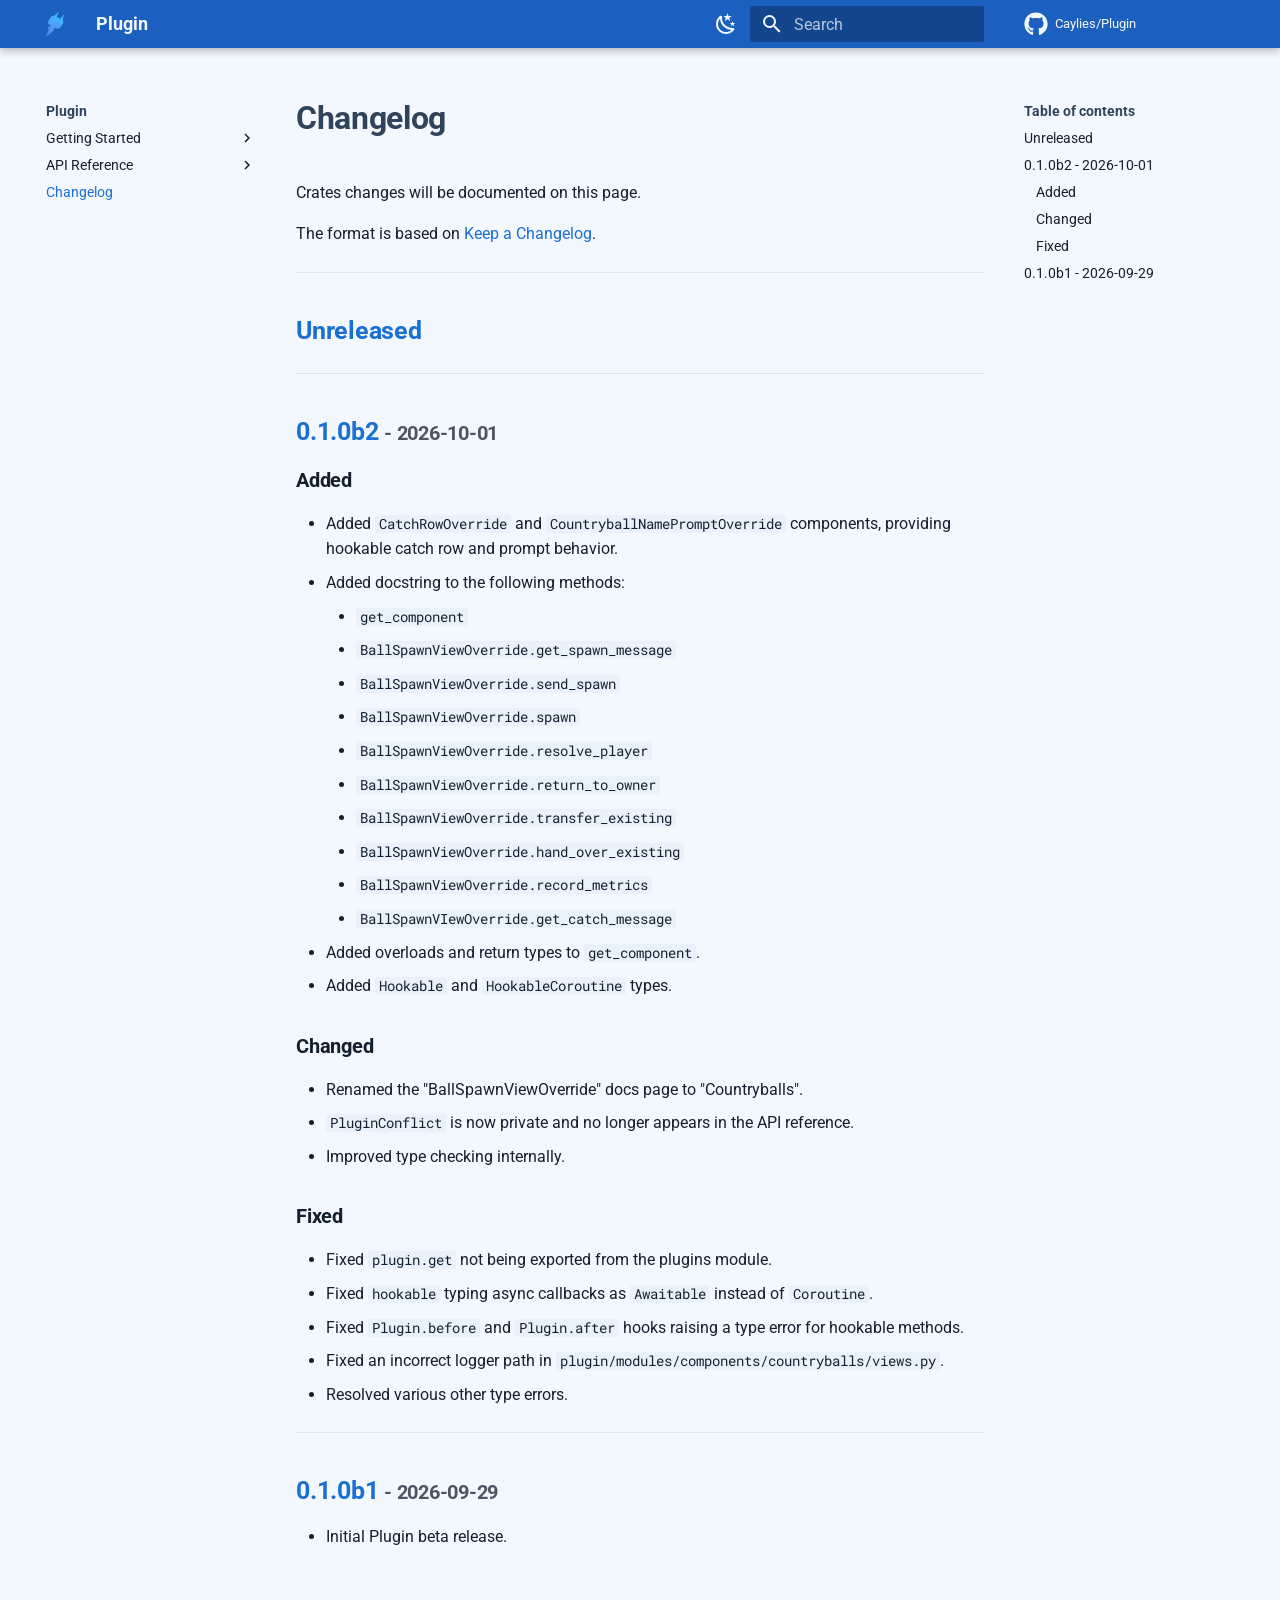
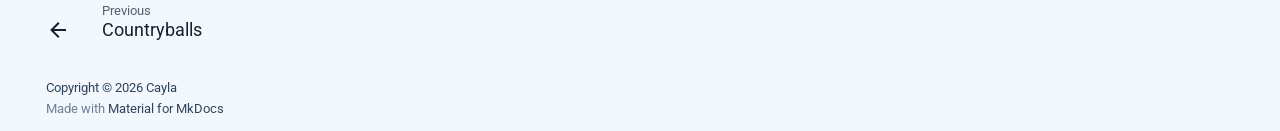
==== changelog/index.html @ bfc7950d "Deployed ffe8fa7 with MkDocs version: 1.6.1" ====
<!doctype html>
<html lang="en" class="no-js">
  <head>
    
      <meta charset="utf-8">
      <meta name="viewport" content="width=device-width,initial-scale=1">
      
      
        <meta name="author" content="Cayla">
      
      
      
        <link rel="prev" href="../api/countryballs/">
      
      
      
        
      
      
      <link rel="icon" href="../assets/logo.png">
      <meta name="generator" content="mkdocs-1.6.1, mkdocs-material-9.7.7">
    
    
      
        <title>Changelog - Plugin</title>
      
    
    
      <link rel="stylesheet" href="../assets/stylesheets/main.ec1eaa64.min.css">
      
        
        <link rel="stylesheet" href="../assets/stylesheets/palette.ab4e12ef.min.css">
      
      


    
    
      
    
    
      
        
        
        <link rel="preconnect" href="https://fonts.gstatic.com" crossorigin>
        <link rel="stylesheet" href="https://fonts.googleapis.com/css?family=Roboto:300,300i,400,400i,700,700i%7CRoboto+Mono:400,400i,700,700i&display=fallback">
        <style>:root{--md-text-font:"Roboto";--md-code-font:"Roboto Mono"}</style>
      
    
    
      <link rel="stylesheet" href="../assets/_mkdocstrings.css">
    
      <link rel="stylesheet" href="../stylesheets/extra.css">
    
    <script>__md_scope=new URL("..",location),__md_hash=e=>[...e].reduce(((e,_)=>(e<<5)-e+_.charCodeAt(0)),0),__md_get=(e,_=localStorage,t=__md_scope)=>JSON.parse(_.getItem(t.pathname+"."+e)),__md_set=(e,_,t=localStorage,a=__md_scope)=>{try{t.setItem(a.pathname+"."+e,JSON.stringify(_))}catch(e){}}</script>
    
      

    
    
  </head>
  
  
    
    
      
    
    
    
    
    <body dir="ltr" data-md-color-scheme="plugin" data-md-color-primary="indigo" data-md-color-accent="indigo">
  
    
    <input class="md-toggle" data-md-toggle="drawer" type="checkbox" id="__drawer" autocomplete="off">
    <input class="md-toggle" data-md-toggle="search" type="checkbox" id="__search" autocomplete="off">
    <label class="md-overlay" for="__drawer"></label>
    <div data-md-component="skip">
      
        
        <a href="#changelog" class="md-skip">
          Skip to content
        </a>
      
    </div>
    <div data-md-component="announce">
      
    </div>
    
    
      

  

<header class="md-header md-header--shadow" data-md-component="header">
  <nav class="md-header__inner md-grid" aria-label="Header">
    <a href=".." title="Plugin" class="md-header__button md-logo" aria-label="Plugin" data-md-component="logo">
      
  <img src="../assets/logo.png" alt="logo">

    </a>
    <label class="md-header__button md-icon" for="__drawer">
      
      <svg xmlns="http://www.w3.org/2000/svg" viewBox="0 0 24 24"><path d="M3 6h18v2H3zm0 5h18v2H3zm0 5h18v2H3z"/></svg>
    </label>
    <div class="md-header__title" data-md-component="header-title">
      <div class="md-header__ellipsis">
        <div class="md-header__topic">
          <span class="md-ellipsis">
            Plugin
          </span>
        </div>
        <div class="md-header__topic" data-md-component="header-topic">
          <span class="md-ellipsis">
            
              Changelog
            
          </span>
        </div>
      </div>
    </div>
    
      
        <form class="md-header__option" data-md-component="palette">
  
    
    
    
    <input class="md-option" data-md-color-media="(prefers-color-scheme: light)" data-md-color-scheme="plugin" data-md-color-primary="indigo" data-md-color-accent="indigo"  aria-label="Switch to dark mode"  type="radio" name="__palette" id="__palette_0">
    
      <label class="md-header__button md-icon" title="Switch to dark mode" for="__palette_1" hidden>
        <svg xmlns="http://www.w3.org/2000/svg" viewBox="0 0 24 24"><path d="m17.75 4.09-2.53 1.94.91 3.06-2.63-1.81-2.63 1.81.91-3.06-2.53-1.94L12.44 4l1.06-3 1.06 3zm3.5 6.91-1.64 1.25.59 1.98-1.7-1.17-1.7 1.17.59-1.98L15.75 11l2.06-.05L18.5 9l.69 1.95zm-2.28 4.95c.83-.08 1.72 1.1 1.19 1.85-.32.45-.66.87-1.08 1.27C15.17 23 8.84 23 4.94 19.07c-3.91-3.9-3.91-10.24 0-14.14.4-.4.82-.76 1.27-1.08.75-.53 1.93.36 1.85 1.19-.27 2.86.69 5.83 2.89 8.02a9.96 9.96 0 0 0 8.02 2.89m-1.64 2.02a12.08 12.08 0 0 1-7.8-3.47c-2.17-2.19-3.33-5-3.49-7.82-2.81 3.14-2.7 7.96.31 10.98 3.02 3.01 7.84 3.12 10.98.31"/></svg>
      </label>
    
  
    
    
    
    <input class="md-option" data-md-color-media="(prefers-color-scheme: dark)" data-md-color-scheme="plugin-dark" data-md-color-primary="indigo" data-md-color-accent="indigo"  aria-label="Switch to light mode"  type="radio" name="__palette" id="__palette_1">
    
      <label class="md-header__button md-icon" title="Switch to light mode" for="__palette_0" hidden>
        <svg xmlns="http://www.w3.org/2000/svg" viewBox="0 0 24 24"><path d="M12 7a5 5 0 0 1 5 5 5 5 0 0 1-5 5 5 5 0 0 1-5-5 5 5 0 0 1 5-5m0 2a3 3 0 0 0-3 3 3 3 0 0 0 3 3 3 3 0 0 0 3-3 3 3 0 0 0-3-3m0-7 2.39 3.42C13.65 5.15 12.84 5 12 5s-1.65.15-2.39.42zM3.34 7l4.16-.35A7.2 7.2 0 0 0 5.94 8.5c-.44.74-.69 1.5-.83 2.29zm.02 10 1.76-3.77a7.131 7.131 0 0 0 2.38 4.14zM20.65 7l-1.77 3.79a7.02 7.02 0 0 0-2.38-4.15zm-.01 10-4.14.36c.59-.51 1.12-1.14 1.54-1.86.42-.73.69-1.5.83-2.29zM12 22l-2.41-3.44c.74.27 1.55.44 2.41.44.82 0 1.63-.17 2.37-.44z"/></svg>
      </label>
    
  
</form>
      
    
    
      <script>var palette=__md_get("__palette");if(palette&&palette.color){if("(prefers-color-scheme)"===palette.color.media){var media=matchMedia("(prefers-color-scheme: light)"),input=document.querySelector(media.matches?"[data-md-color-media='(prefers-color-scheme: light)']":"[data-md-color-media='(prefers-color-scheme: dark)']");palette.color.media=input.getAttribute("data-md-color-media"),palette.color.scheme=input.getAttribute("data-md-color-scheme"),palette.color.primary=input.getAttribute("data-md-color-primary"),palette.color.accent=input.getAttribute("data-md-color-accent")}for(var[key,value]of Object.entries(palette.color))document.body.setAttribute("data-md-color-"+key,value)}</script>
    
    
    
      
      
        <label class="md-header__button md-icon" for="__search">
          
          <svg xmlns="http://www.w3.org/2000/svg" viewBox="0 0 24 24"><path d="M9.5 3A6.5 6.5 0 0 1 16 9.5c0 1.61-.59 3.09-1.56 4.23l.27.27h.79l5 5-1.5 1.5-5-5v-.79l-.27-.27A6.52 6.52 0 0 1 9.5 16 6.5 6.5 0 0 1 3 9.5 6.5 6.5 0 0 1 9.5 3m0 2C7 5 5 7 5 9.5S7 14 9.5 14 14 12 14 9.5 12 5 9.5 5"/></svg>
        </label>
        <div class="md-search" data-md-component="search" role="dialog">
  <label class="md-search__overlay" for="__search"></label>
  <div class="md-search__inner" role="search">
    <form class="md-search__form" name="search">
      <input type="text" class="md-search__input" name="query" aria-label="Search" placeholder="Search" autocapitalize="off" autocorrect="off" autocomplete="off" spellcheck="false" data-md-component="search-query" required>
      <label class="md-search__icon md-icon" for="__search">
        
        <svg xmlns="http://www.w3.org/2000/svg" viewBox="0 0 24 24"><path d="M9.5 3A6.5 6.5 0 0 1 16 9.5c0 1.61-.59 3.09-1.56 4.23l.27.27h.79l5 5-1.5 1.5-5-5v-.79l-.27-.27A6.52 6.52 0 0 1 9.5 16 6.5 6.5 0 0 1 3 9.5 6.5 6.5 0 0 1 9.5 3m0 2C7 5 5 7 5 9.5S7 14 9.5 14 14 12 14 9.5 12 5 9.5 5"/></svg>
        
        <svg xmlns="http://www.w3.org/2000/svg" viewBox="0 0 24 24"><path d="M20 11v2H8l5.5 5.5-1.42 1.42L4.16 12l7.92-7.92L13.5 5.5 8 11z"/></svg>
      </label>
      <nav class="md-search__options" aria-label="Search">
        
        <button type="reset" class="md-search__icon md-icon" title="Clear" aria-label="Clear" tabindex="-1">
          
          <svg xmlns="http://www.w3.org/2000/svg" viewBox="0 0 24 24"><path d="M19 6.41 17.59 5 12 10.59 6.41 5 5 6.41 10.59 12 5 17.59 6.41 19 12 13.41 17.59 19 19 17.59 13.41 12z"/></svg>
        </button>
      </nav>
      
    </form>
    <div class="md-search__output">
      <div class="md-search__scrollwrap" tabindex="0" data-md-scrollfix>
        <div class="md-search-result" data-md-component="search-result">
          <div class="md-search-result__meta">
            Initializing search
          </div>
          <ol class="md-search-result__list" role="presentation"></ol>
        </div>
      </div>
    </div>
  </div>
</div>
      
    
    
      <div class="md-header__source">
        <a href="https://github.com/Caylies/Plugin" title="Go to repository" class="md-source" data-md-component="source">
  <div class="md-source__icon md-icon">
    
    <svg xmlns="http://www.w3.org/2000/svg" viewBox="0 0 512 512"><!--! Font Awesome Free 7.1.0 by @fontawesome - https://fontawesome.com License - https://fontawesome.com/license/free (Icons: CC BY 4.0, Fonts: SIL OFL 1.1, Code: MIT License) Copyright 2025 Fonticons, Inc.--><path d="M173.9 397.4c0 2-2.3 3.6-5.2 3.6-3.3.3-5.6-1.3-5.6-3.6 0-2 2.3-3.6 5.2-3.6 3-.3 5.6 1.3 5.6 3.6m-31.1-4.5c-.7 2 1.3 4.3 4.3 4.9 2.6 1 5.6 0 6.2-2s-1.3-4.3-4.3-5.2c-2.6-.7-5.5.3-6.2 2.3m44.2-1.7c-2.9.7-4.9 2.6-4.6 4.9.3 2 2.9 3.3 5.9 2.6 2.9-.7 4.9-2.6 4.6-4.6-.3-1.9-3-3.2-5.9-2.9M252.8 8C114.1 8 8 113.3 8 252c0 110.9 69.8 205.8 169.5 239.2 12.8 2.3 17.3-5.6 17.3-12.1 0-6.2-.3-40.4-.3-61.4 0 0-70 15-84.7-29.8 0 0-11.4-29.1-27.8-36.6 0 0-22.9-15.7 1.6-15.4 0 0 24.9 2 38.6 25.8 21.9 38.6 58.6 27.5 72.9 20.9 2.3-16 8.8-27.1 16-33.7-55.9-6.2-112.3-14.3-112.3-110.5 0-27.5 7.6-41.3 23.6-58.9-2.6-6.5-11.1-33.3 2.6-67.9 20.9-6.5 69 27 69 27 20-5.6 41.5-8.5 62.8-8.5s42.8 2.9 62.8 8.5c0 0 48.1-33.6 69-27 13.7 34.7 5.2 61.4 2.6 67.9 16 17.7 25.8 31.5 25.8 58.9 0 96.5-58.9 104.2-114.8 110.5 9.2 7.9 17 22.9 17 46.4 0 33.7-.3 75.4-.3 83.6 0 6.5 4.6 14.4 17.3 12.1C436.2 457.8 504 362.9 504 252 504 113.3 391.5 8 252.8 8M105.2 352.9c-1.3 1-1 3.3.7 5.2 1.6 1.6 3.9 2.3 5.2 1 1.3-1 1-3.3-.7-5.2-1.6-1.6-3.9-2.3-5.2-1m-10.8-8.1c-.7 1.3.3 2.9 2.3 3.9 1.6 1 3.6.7 4.3-.7.7-1.3-.3-2.9-2.3-3.9-2-.6-3.6-.3-4.3.7m32.4 35.6c-1.6 1.3-1 4.3 1.3 6.2 2.3 2.3 5.2 2.6 6.5 1 1.3-1.3.7-4.3-1.3-6.2-2.2-2.3-5.2-2.6-6.5-1m-11.4-14.7c-1.6 1-1.6 3.6 0 5.9s4.3 3.3 5.6 2.3c1.6-1.3 1.6-3.9 0-6.2-1.4-2.3-4-3.3-5.6-2"/></svg>
  </div>
  <div class="md-source__repository">
    Caylies/Plugin
  </div>
</a>
      </div>
    
  </nav>
  
</header>
    
    <div class="md-container" data-md-component="container">
      
      
        
          
        
      
      <main class="md-main" data-md-component="main">
        <div class="md-main__inner md-grid">
          
            
              
              <div class="md-sidebar md-sidebar--primary" data-md-component="sidebar" data-md-type="navigation" >
                <div class="md-sidebar__scrollwrap">
                  <div class="md-sidebar__inner">
                    



<nav class="md-nav md-nav--primary" aria-label="Navigation" data-md-level="0">
  <label class="md-nav__title" for="__drawer">
    <a href=".." title="Plugin" class="md-nav__button md-logo" aria-label="Plugin" data-md-component="logo">
      
  <img src="../assets/logo.png" alt="logo">

    </a>
    Plugin
  </label>
  
    <div class="md-nav__source">
      <a href="https://github.com/Caylies/Plugin" title="Go to repository" class="md-source" data-md-component="source">
  <div class="md-source__icon md-icon">
    
    <svg xmlns="http://www.w3.org/2000/svg" viewBox="0 0 512 512"><!--! Font Awesome Free 7.1.0 by @fontawesome - https://fontawesome.com License - https://fontawesome.com/license/free (Icons: CC BY 4.0, Fonts: SIL OFL 1.1, Code: MIT License) Copyright 2025 Fonticons, Inc.--><path d="M173.9 397.4c0 2-2.3 3.6-5.2 3.6-3.3.3-5.6-1.3-5.6-3.6 0-2 2.3-3.6 5.2-3.6 3-.3 5.6 1.3 5.6 3.6m-31.1-4.5c-.7 2 1.3 4.3 4.3 4.9 2.6 1 5.6 0 6.2-2s-1.3-4.3-4.3-5.2c-2.6-.7-5.5.3-6.2 2.3m44.2-1.7c-2.9.7-4.9 2.6-4.6 4.9.3 2 2.9 3.3 5.9 2.6 2.9-.7 4.9-2.6 4.6-4.6-.3-1.9-3-3.2-5.9-2.9M252.8 8C114.1 8 8 113.3 8 252c0 110.9 69.8 205.8 169.5 239.2 12.8 2.3 17.3-5.6 17.3-12.1 0-6.2-.3-40.4-.3-61.4 0 0-70 15-84.7-29.8 0 0-11.4-29.1-27.8-36.6 0 0-22.9-15.7 1.6-15.4 0 0 24.9 2 38.6 25.8 21.9 38.6 58.6 27.5 72.9 20.9 2.3-16 8.8-27.1 16-33.7-55.9-6.2-112.3-14.3-112.3-110.5 0-27.5 7.6-41.3 23.6-58.9-2.6-6.5-11.1-33.3 2.6-67.9 20.9-6.5 69 27 69 27 20-5.6 41.5-8.5 62.8-8.5s42.8 2.9 62.8 8.5c0 0 48.1-33.6 69-27 13.7 34.7 5.2 61.4 2.6 67.9 16 17.7 25.8 31.5 25.8 58.9 0 96.5-58.9 104.2-114.8 110.5 9.2 7.9 17 22.9 17 46.4 0 33.7-.3 75.4-.3 83.6 0 6.5 4.6 14.4 17.3 12.1C436.2 457.8 504 362.9 504 252 504 113.3 391.5 8 252.8 8M105.2 352.9c-1.3 1-1 3.3.7 5.2 1.6 1.6 3.9 2.3 5.2 1 1.3-1 1-3.3-.7-5.2-1.6-1.6-3.9-2.3-5.2-1m-10.8-8.1c-.7 1.3.3 2.9 2.3 3.9 1.6 1 3.6.7 4.3-.7.7-1.3-.3-2.9-2.3-3.9-2-.6-3.6-.3-4.3.7m32.4 35.6c-1.6 1.3-1 4.3 1.3 6.2 2.3 2.3 5.2 2.6 6.5 1 1.3-1.3.7-4.3-1.3-6.2-2.2-2.3-5.2-2.6-6.5-1m-11.4-14.7c-1.6 1-1.6 3.6 0 5.9s4.3 3.3 5.6 2.3c1.6-1.3 1.6-3.9 0-6.2-1.4-2.3-4-3.3-5.6-2"/></svg>
  </div>
  <div class="md-source__repository">
    Caylies/Plugin
  </div>
</a>
    </div>
  
  <ul class="md-nav__list" data-md-scrollfix>
    
      
      
  
  
  
  
    
    
    
    
    
    <li class="md-nav__item md-nav__item--nested">
      
        
        
        <input class="md-nav__toggle md-toggle " type="checkbox" id="__nav_1" >
        
          
          <label class="md-nav__link" for="__nav_1" id="__nav_1_label" tabindex="0">
            
  
  
  <span class="md-ellipsis">
    
  
    Getting Started
  

    
  </span>
  
  

            <span class="md-nav__icon md-icon"></span>
          </label>
        
        <nav class="md-nav" data-md-level="1" aria-labelledby="__nav_1_label" aria-expanded="false">
          <label class="md-nav__title" for="__nav_1">
            <span class="md-nav__icon md-icon"></span>
            
  
    Getting Started
  

          </label>
          <ul class="md-nav__list" data-md-scrollfix>
            
              
                
  
  
  
  
    <li class="md-nav__item">
      <a href="../getting-started/introduction/" class="md-nav__link">
        
  
  
  <span class="md-ellipsis">
    
  
    Introduction
  

    
  </span>
  
  

      </a>
    </li>
  

              
            
              
                
  
  
  
  
    <li class="md-nav__item">
      <a href="../getting-started/plugins/" class="md-nav__link">
        
  
  
  <span class="md-ellipsis">
    
  
    Plugins
  

    
  </span>
  
  

      </a>
    </li>
  

              
            
              
                
  
  
  
  
    <li class="md-nav__item">
      <a href="../getting-started/commands/" class="md-nav__link">
        
  
  
  <span class="md-ellipsis">
    
  
    Commands
  

    
  </span>
  
  

      </a>
    </li>
  

              
            
          </ul>
        </nav>
      
    </li>
  

    
      
      
  
  
  
  
    
    
    
    
    
    <li class="md-nav__item md-nav__item--nested">
      
        
        
        <input class="md-nav__toggle md-toggle " type="checkbox" id="__nav_2" >
        
          
          <label class="md-nav__link" for="__nav_2" id="__nav_2_label" tabindex="0">
            
  
  
  <span class="md-ellipsis">
    
  
    API Reference
  

    
  </span>
  
  

            <span class="md-nav__icon md-icon"></span>
          </label>
        
        <nav class="md-nav" data-md-level="1" aria-labelledby="__nav_2_label" aria-expanded="false">
          <label class="md-nav__title" for="__nav_2">
            <span class="md-nav__icon md-icon"></span>
            
  
    API Reference
  

          </label>
          <ul class="md-nav__list" data-md-scrollfix>
            
              
                
  
  
  
  
    <li class="md-nav__item">
      <a href="../api/plugins/" class="md-nav__link">
        
  
  
  <span class="md-ellipsis">
    
  
    Plugins
  

    
  </span>
  
  

      </a>
    </li>
  

              
            
              
                
  
  
  
  
    <li class="md-nav__item">
      <a href="../api/hooking/" class="md-nav__link">
        
  
  
  <span class="md-ellipsis">
    
  
    Hooking
  

    
  </span>
  
  

      </a>
    </li>
  

              
            
              
                
  
  
  
  
    
    
    
    
    
    <li class="md-nav__item md-nav__item--nested">
      
        
        
        <input class="md-nav__toggle md-toggle " type="checkbox" id="__nav_2_3" >
        
          
          <label class="md-nav__link" for="__nav_2_3" id="__nav_2_3_label" tabindex="0">
            
  
  
  <span class="md-ellipsis">
    
  
    Components
  

    
  </span>
  
  

            <span class="md-nav__icon md-icon"></span>
          </label>
        
        <nav class="md-nav" data-md-level="2" aria-labelledby="__nav_2_3_label" aria-expanded="false">
          <label class="md-nav__title" for="__nav_2_3">
            <span class="md-nav__icon md-icon"></span>
            
  
    Components
  

          </label>
          <ul class="md-nav__list" data-md-scrollfix>
            
              
                
  
  
  
  
    <li class="md-nav__item">
      <a href="../api/countryballs/" class="md-nav__link">
        
  
  
  <span class="md-ellipsis">
    
  
    Countryballs
  

    
  </span>
  
  

      </a>
    </li>
  

              
            
          </ul>
        </nav>
      
    </li>
  

              
            
          </ul>
        </nav>
      
    </li>
  

    
      
      
  
  
    
  
  
  
    <li class="md-nav__item md-nav__item--active">
      
      <input class="md-nav__toggle md-toggle" type="checkbox" id="__toc">
      
      
        
      
      
        <label class="md-nav__link md-nav__link--active" for="__toc">
          
  
  
  <span class="md-ellipsis">
    
  
    Changelog
  

    
  </span>
  
  

          <span class="md-nav__icon md-icon"></span>
        </label>
      
      <a href="./" class="md-nav__link md-nav__link--active">
        
  
  
  <span class="md-ellipsis">
    
  
    Changelog
  

    
  </span>
  
  

      </a>
      
        

<nav class="md-nav md-nav--secondary" aria-label="Table of contents">
  
  
  
    
  
  
    <label class="md-nav__title" for="__toc">
      <span class="md-nav__icon md-icon"></span>
      Table of contents
    </label>
    <ul class="md-nav__list" data-md-component="toc" data-md-scrollfix>
      
        <li class="md-nav__item">
  <a href="#unreleased" class="md-nav__link">
    <span class="md-ellipsis">
      
        Unreleased
      
    </span>
  </a>
  
</li>
      
        <li class="md-nav__item">
  <a href="#010b2-2026-10-01" class="md-nav__link">
    <span class="md-ellipsis">
      
        0.1.0b2 - 2026-10-01
      
    </span>
  </a>
  
    <nav class="md-nav" aria-label="0.1.0b2 - 2026-10-01">
      <ul class="md-nav__list">
        
          <li class="md-nav__item">
  <a href="#added" class="md-nav__link">
    <span class="md-ellipsis">
      
        Added
      
    </span>
  </a>
  
</li>
        
          <li class="md-nav__item">
  <a href="#changed" class="md-nav__link">
    <span class="md-ellipsis">
      
        Changed
      
    </span>
  </a>
  
</li>
        
          <li class="md-nav__item">
  <a href="#fixed" class="md-nav__link">
    <span class="md-ellipsis">
      
        Fixed
      
    </span>
  </a>
  
</li>
        
      </ul>
    </nav>
  
</li>
      
        <li class="md-nav__item">
  <a href="#010b1-2026-09-29" class="md-nav__link">
    <span class="md-ellipsis">
      
        0.1.0b1 - 2026-09-29
      
    </span>
  </a>
  
</li>
      
    </ul>
  
</nav>
      
    </li>
  

    
  </ul>
</nav>
                  </div>
                </div>
              </div>
            
            
              
              <div class="md-sidebar md-sidebar--secondary" data-md-component="sidebar" data-md-type="toc" >
                <div class="md-sidebar__scrollwrap">
                  <div class="md-sidebar__inner">
                    

<nav class="md-nav md-nav--secondary" aria-label="Table of contents">
  
  
  
    
  
  
    <label class="md-nav__title" for="__toc">
      <span class="md-nav__icon md-icon"></span>
      Table of contents
    </label>
    <ul class="md-nav__list" data-md-component="toc" data-md-scrollfix>
      
        <li class="md-nav__item">
  <a href="#unreleased" class="md-nav__link">
    <span class="md-ellipsis">
      
        Unreleased
      
    </span>
  </a>
  
</li>
      
        <li class="md-nav__item">
  <a href="#010b2-2026-10-01" class="md-nav__link">
    <span class="md-ellipsis">
      
        0.1.0b2 - 2026-10-01
      
    </span>
  </a>
  
    <nav class="md-nav" aria-label="0.1.0b2 - 2026-10-01">
      <ul class="md-nav__list">
        
          <li class="md-nav__item">
  <a href="#added" class="md-nav__link">
    <span class="md-ellipsis">
      
        Added
      
    </span>
  </a>
  
</li>
        
          <li class="md-nav__item">
  <a href="#changed" class="md-nav__link">
    <span class="md-ellipsis">
      
        Changed
      
    </span>
  </a>
  
</li>
        
          <li class="md-nav__item">
  <a href="#fixed" class="md-nav__link">
    <span class="md-ellipsis">
      
        Fixed
      
    </span>
  </a>
  
</li>
        
      </ul>
    </nav>
  
</li>
      
        <li class="md-nav__item">
  <a href="#010b1-2026-09-29" class="md-nav__link">
    <span class="md-ellipsis">
      
        0.1.0b1 - 2026-09-29
      
    </span>
  </a>
  
</li>
      
    </ul>
  
</nav>
                  </div>
                </div>
              </div>
            
          
          
            <div class="md-content" data-md-component="content">
              
              <article class="md-content__inner md-typeset">
                
                  


  
  


<h1 id="changelog">Changelog</h1>
<p>Crates changes will be documented on this page.</p>
<p>The format is based on <a href="https://keepachangelog.com/en/1.1.0/">Keep a Changelog</a>.</p>
<hr />
<h2 id="unreleased"><a href="https://github.com/Caylies/Plugin/compare/0.1.0b2...HEAD">Unreleased</a></h2>
<hr />
<h2 id="010b2-2026-10-01"><a href="https://github.com/Caylies/Plugin/releases/tag/0.1.0b2">0.1.0b2</a> <small>- 2026-10-01</small></h2>
<h3 id="added">Added</h3>
<ul>
<li>Added <code>CatchRowOverride</code> and <code>CountryballNamePromptOverride</code> components, providing hookable catch row and prompt behavior.</li>
<li>Added docstring to the following methods:<ul>
<li><code>get_component</code></li>
<li><code>BallSpawnViewOverride.get_spawn_message</code></li>
<li><code>BallSpawnViewOverride.send_spawn</code></li>
<li><code>BallSpawnViewOverride.spawn</code></li>
<li><code>BallSpawnViewOverride.resolve_player</code></li>
<li><code>BallSpawnViewOverride.return_to_owner</code></li>
<li><code>BallSpawnViewOverride.transfer_existing</code></li>
<li><code>BallSpawnViewOverride.hand_over_existing</code></li>
<li><code>BallSpawnViewOverride.record_metrics</code></li>
<li><code>BallSpawnVIewOverride.get_catch_message</code></li>
</ul>
</li>
<li>Added overloads and return types to <code>get_component</code>.</li>
<li>Added <code>Hookable</code> and <code>HookableCoroutine</code> types.</li>
</ul>
<h3 id="changed">Changed</h3>
<ul>
<li>Renamed the "BallSpawnViewOverride" docs page to "Countryballs".</li>
<li><code>PluginConflict</code> is now private and no longer appears in the API reference.</li>
<li>Improved type checking internally.</li>
</ul>
<h3 id="fixed">Fixed</h3>
<ul>
<li>Fixed <code>plugin.get</code> not being exported from the plugins module.</li>
<li>Fixed <code>hookable</code> typing async callbacks as <code>Awaitable</code> instead of <code>Coroutine</code>.</li>
<li>Fixed <code>Plugin.before</code> and <code>Plugin.after</code> hooks raising a type error for hookable methods.</li>
<li>Fixed an incorrect logger path in <code>plugin/modules/components/countryballs/views.py</code>.</li>
<li>Resolved various other type errors.</li>
</ul>
<hr />
<h2 id="010b1-2026-09-29"><a href="https://github.com/Caylies/Plugin/releases/tag/0.1.0b1">0.1.0b1</a> <small>- 2026-09-29</small></h2>
<ul>
<li>Initial Plugin beta release.</li>
</ul>












                
              </article>
            </div>
          
          
<script>var target=document.getElementById(location.hash.slice(1));target&&target.name&&(target.checked=target.name.startsWith("__tabbed_"))</script>
        </div>
        
      </main>
      
        <footer class="md-footer">
  
    
      
      <nav class="md-footer__inner md-grid" aria-label="Footer" >
        
          
          <a href="../api/countryballs/" class="md-footer__link md-footer__link--prev" aria-label="Previous: Countryballs">
            <div class="md-footer__button md-icon">
              
              <svg xmlns="http://www.w3.org/2000/svg" viewBox="0 0 24 24"><path d="M20 11v2H8l5.5 5.5-1.42 1.42L4.16 12l7.92-7.92L13.5 5.5 8 11z"/></svg>
            </div>
            <div class="md-footer__title">
              <span class="md-footer__direction">
                Previous
              </span>
              <div class="md-ellipsis">
                Countryballs
              </div>
            </div>
          </a>
        
        
      </nav>
    
  
  <div class="md-footer-meta md-typeset">
    <div class="md-footer-meta__inner md-grid">
      <div class="md-copyright">
  
    <div class="md-copyright__highlight">
      Copyright &copy; 2026 Cayla
    </div>
  
  
    Made with
    <a href="https://squidfunk.github.io/mkdocs-material/" target="_blank" rel="noopener">
      Material for MkDocs
    </a>
  
</div>
      
    </div>
  </div>
</footer>
      
    </div>
    <div class="md-dialog" data-md-component="dialog">
      <div class="md-dialog__inner md-typeset"></div>
    </div>
    
    
    
      
      
      <script id="__config" type="application/json">{"annotate": null, "base": "..", "features": ["content.code.copy", "content.code.annotate", "content.code.select", "navigation.footer", "toc.follow"], "search": "../assets/javascripts/workers/search.2c215733.min.js", "tags": null, "translations": {"clipboard.copied": "Copied to clipboard", "clipboard.copy": "Copy to clipboard", "search.result.more.one": "1 more on this page", "search.result.more.other": "# more on this page", "search.result.none": "No matching documents", "search.result.one": "1 matching document", "search.result.other": "# matching documents", "search.result.placeholder": "Type to start searching", "search.result.term.missing": "Missing", "select.version": "Select version"}, "version": null}</script>
    
    
      <script src="../assets/javascripts/bundle.d7400e89.min.js"></script>
      
    
  </body>
</html>
---- assets/stylesheets/main.ec1eaa64.min.css ----
@charset "UTF-8";html{-webkit-text-size-adjust:none;-moz-text-size-adjust:none;text-size-adjust:none;box-sizing:border-box}*,:after,:before{box-sizing:inherit}@media (prefers-reduced-motion){*,:after,:before{transition:none!important}}body{margin:0}a,button,input,label{-webkit-tap-highlight-color:transparent}a{color:inherit;text-decoration:none}hr{border:0;box-sizing:initial;display:block;height:.05rem;overflow:visible;padding:0}small{font-size:80%}sub,sup{line-height:1em}img{border-style:none}table{border-collapse:initial;border-spacing:0}td,th{font-weight:400;vertical-align:top}button{background:#0000;border:0;font-family:inherit;font-size:inherit;margin:0;padding:0}input{border:0;outline:none}:root{--md-primary-fg-color:#4051b5;--md-primary-fg-color--light:#5d6cc0;--md-primary-fg-color--dark:#303fa1;--md-primary-bg-color:#fff;--md-primary-bg-color--light:#ffffffb3;--md-accent-fg-color:#526cfe;--md-accent-fg-color--transparent:#526cfe1a;--md-accent-bg-color:#fff;--md-accent-bg-color--light:#ffffffb3}[data-md-color-scheme=default]{color-scheme:light}[data-md-color-scheme=default] img[src$="#gh-dark-mode-only"],[data-md-color-scheme=default] img[src$="#only-dark"]{display:none}:root,[data-md-color-scheme=default]{--md-hue:225deg;--md-default-fg-color:#000000de;--md-default-fg-color--light:#0000008a;--md-default-fg-color--lighter:#00000052;--md-default-fg-color--lightest:#00000012;--md-default-bg-color:#fff;--md-default-bg-color--light:#ffffffb3;--md-default-bg-color--lighter:#ffffff4d;--md-default-bg-color--lightest:#ffffff1f;--md-code-fg-color:#36464e;--md-code-bg-color:#f5f5f5;--md-code-bg-color--light:#f5f5f5b3;--md-code-bg-color--lighter:#f5f5f54d;--md-code-hl-color:#4287ff;--md-code-hl-color--light:#4287ff1a;--md-code-hl-number-color:#d52a2a;--md-code-hl-special-color:#db1457;--md-code-hl-function-color:#a846b9;--md-code-hl-constant-color:#6e59d9;--md-code-hl-keyword-color:#3f6ec6;--md-code-hl-string-color:#1c7d4d;--md-code-hl-name-color:var(--md-code-fg-color);--md-code-hl-operator-color:var(--md-default-fg-color--light);--md-code-hl-punctuation-color:var(--md-default-fg-color--light);--md-code-hl-comment-color:var(--md-default-fg-color--light);--md-code-hl-generic-color:var(--md-default-fg-color--light);--md-code-hl-variable-color:var(--md-default-fg-color--light);--md-typeset-color:var(--md-default-fg-color);--md-typeset-a-color:var(--md-primary-fg-color);--md-typeset-del-color:#f5503d26;--md-typeset-ins-color:#0bd57026;--md-typeset-kbd-color:#fafafa;--md-typeset-kbd-accent-color:#fff;--md-typeset-kbd-border-color:#b8b8b8;--md-typeset-mark-color:#ffff0080;--md-typeset-table-color:#0000001f;--md-typeset-table-color--light:rgba(0,0,0,.035);--md-admonition-fg-color:var(--md-default-fg-color);--md-admonition-bg-color:var(--md-default-bg-color);--md-warning-fg-color:#000000de;--md-warning-bg-color:#ff9;--md-footer-fg-color:#fff;--md-footer-fg-color--light:#ffffffb3;--md-footer-fg-color--lighter:#ffffff73;--md-footer-bg-color:#000000de;--md-footer-bg-color--dark:#00000052;--md-shadow-z1:0 0.2rem 0.5rem #0000000d,0 0 0.05rem #0000001a;--md-shadow-z2:0 0.2rem 0.5rem #0000001a,0 0 0.05rem #00000040;--md-shadow-z3:0 0.2rem 0.5rem #0003,0 0 0.05rem #00000059}.md-icon svg{fill:currentcolor;display:block;height:1.2rem;width:1.2rem}body{-webkit-font-smoothing:antialiased;-moz-osx-font-smoothing:grayscale;--md-text-font-family:var(--md-text-font,_),-apple-system,BlinkMacSystemFont,Helvetica,Arial,sans-serif;--md-code-font-family:var(--md-code-font,_),SFMono-Regular,Consolas,Menlo,monospace}aside,body,input{font-feature-settings:"kern","liga";color:var(--md-typeset-color);font-family:var(--md-text-font-family)}code,kbd,pre{font-feature-settings:"kern";font-family:var(--md-code-font-family)}:root{--md-typeset-table-sort-icon:url('data:image/svg+xml;charset=utf-8,<svg xmlns="http://www.w3.org/2000/svg" viewBox="0 0 24 24"><path d="m18 21-4-4h3V7h-3l4-4 4 4h-3v10h3M2 19v-2h10v2M2 13v-2h7v2M2 7V5h4v2z"/></svg>');--md-typeset-table-sort-icon--asc:url('data:image/svg+xml;charset=utf-8,<svg xmlns="http://www.w3.org/2000/svg" viewBox="0 0 24 24"><path d="M19 17h3l-4 4-4-4h3V3h2M2 17h10v2H2M6 5v2H2V5m0 6h7v2H2z"/></svg>');--md-typeset-table-sort-icon--desc:url('data:image/svg+xml;charset=utf-8,<svg xmlns="http://www.w3.org/2000/svg" viewBox="0 0 24 24"><path d="M19 7h3l-4-4-4 4h3v14h2M2 17h10v2H2M6 5v2H2V5m0 6h7v2H2z"/></svg>')}.md-typeset{-webkit-print-color-adjust:exact;color-adjust:exact;font-size:.8rem;line-height:1.6;overflow-wrap:break-word}@media print{.md-typeset{font-size:.68rem}}.md-typeset blockquote,.md-typeset dl,.md-typeset figure,.md-typeset ol,.md-typeset pre,.md-typeset ul{margin-bottom:1em;margin-top:1em}.md-typeset h1{color:var(--md-default-fg-color--light);font-size:2em;line-height:1.3;margin:0 0 1.25em}.md-typeset h1,.md-typeset h2{font-weight:300;letter-spacing:-.01em}.md-typeset h2{font-size:1.5625em;line-height:1.4;margin:1.6em 0 .64em}.md-typeset h3{font-size:1.25em;font-weight:400;letter-spacing:-.01em;line-height:1.5;margin:1.6em 0 .8em}.md-typeset h2+h3{margin-top:.8em}.md-typeset h4{font-weight:700;letter-spacing:-.01em;margin:1em 0}.md-typeset h5,.md-typeset h6{color:var(--md-default-fg-color--light);font-size:.8em;font-weight:700;letter-spacing:-.01em;margin:1.25em 0}.md-typeset h5{text-transform:uppercase}.md-typeset h5 code{text-transform:none}.md-typeset hr{border-bottom:.05rem solid var(--md-default-fg-color--lightest);display:flow-root;margin:1.5em 0}.md-typeset a{color:var(--md-typeset-a-color);word-break:break-word}.md-typeset a,.md-typeset a:before{transition:color 125ms}.md-typeset a:focus,.md-typeset a:hover{color:var(--md-accent-fg-color)}.md-typeset a:focus code,.md-typeset a:hover code{background-color:var(--md-accent-fg-color--transparent);color:var(--md-accent-fg-color)}.md-typeset a code{color:var(--md-typeset-a-color)}.md-typeset a.focus-visible{outline-color:var(--md-accent-fg-color);outline-offset:.2rem}.md-typeset code,.md-typeset kbd,.md-typeset pre{color:var(--md-code-fg-color);direction:ltr;font-variant-ligatures:none;transition:background-color 125ms}@media print{.md-typeset code,.md-typeset kbd,.md-typeset pre{white-space:pre-wrap}}.md-typeset code{background-color:var(--md-code-bg-color);border-radius:.1rem;-webkit-box-decoration-break:clone;box-decoration-break:clone;font-size:.85em;padding:0 .2941176471em;transition:color 125ms,background-color 125ms;word-break:break-word}.md-typeset code:not(.focus-visible){-webkit-tap-highlight-color:transparent;outline:none}.md-typeset pre{display:flow-root;line-height:1.4;position:relative}.md-typeset pre>code{-webkit-box-decoration-break:slice;box-decoration-break:slice;box-shadow:none;display:block;margin:0;outline-color:var(--md-accent-fg-color);overflow:auto;padding:.7720588235em 1.1764705882em;scrollbar-color:var(--md-default-fg-color--lighter) #0000;scrollbar-width:thin;touch-action:auto;word-break:normal}.md-typeset pre>code:hover{scrollbar-color:var(--md-accent-fg-color) #0000}.md-typeset pre>code::-webkit-scrollbar{height:.2rem;width:.2rem}.md-typeset pre>code::-webkit-scrollbar-thumb{background-color:var(--md-default-fg-color--lighter)}.md-typeset pre>code::-webkit-scrollbar-thumb:hover{background-color:var(--md-accent-fg-color)}.md-typeset kbd{background-color:var(--md-typeset-kbd-color);border-radius:.1rem;box-shadow:0 .1rem 0 .05rem var(--md-typeset-kbd-border-color),0 .1rem 0 var(--md-typeset-kbd-border-color),0 -.1rem .2rem var(--md-typeset-kbd-accent-color) inset;color:var(--md-default-fg-color);display:inline-block;font-size:.75em;padding:0 .6666666667em;vertical-align:text-top;word-break:break-word}.md-typeset mark{background-color:var(--md-typeset-mark-color);-webkit-box-decoration-break:clone;box-decoration-break:clone;color:inherit;word-break:break-word}.md-typeset abbr{cursor:help;text-decoration:none}.md-typeset [data-preview],.md-typeset abbr{border-bottom:.05rem dotted var(--md-default-fg-color--light)}.md-typeset small{opacity:.75}[dir=ltr] .md-typeset sub,[dir=ltr] .md-typeset sup{margin-left:.078125em}[dir=rtl] .md-typeset sub,[dir=rtl] .md-typeset sup{margin-right:.078125em}[dir=ltr] .md-typeset blockquote{padding-left:.6rem}[dir=rtl] .md-typeset blockquote{padding-right:.6rem}[dir=ltr] .md-typeset blockquote{border-left:.2rem solid var(--md-default-fg-color--lighter)}[dir=rtl] .md-typeset blockquote{border-right:.2rem solid var(--md-default-fg-color--lighter)}.md-typeset blockquote{color:var(--md-default-fg-color--light);margin-left:0;margin-right:0}.md-typeset ul{list-style-type:disc}.md-typeset ul[type]{list-style-type:revert-layer}[dir=ltr] .md-typeset ol,[dir=ltr] .md-typeset ul{margin-left:.625em}[dir=rtl] .md-typeset ol,[dir=rtl] .md-typeset ul{margin-right:.625em}.md-typeset ol,.md-typeset ul{padding:0}.md-typeset ol:not([hidden]),.md-typeset ul:not([hidden]){display:flow-root}.md-typeset ol ol,.md-typeset ul ol{list-style-type:lower-alpha}.md-typeset ol ol ol,.md-typeset ul ol ol{list-style-type:lower-roman}.md-typeset ol ol ol ol,.md-typeset ul ol ol ol{list-style-type:upper-alpha}.md-typeset ol ol ol ol ol,.md-typeset ul ol ol ol ol{list-style-type:upper-roman}.md-typeset ol[type],.md-typeset ul[type]{list-style-type:revert-layer}[dir=ltr] .md-typeset ol li,[dir=ltr] .md-typeset ul li{margin-left:1.25em}[dir=rtl] .md-typeset ol li,[dir=rtl] .md-typeset ul li{margin-right:1.25em}.md-typeset ol li,.md-typeset ul li{margin-bottom:.5em}.md-typeset ol li blockquote,.md-typeset ol li p,.md-typeset ul li blockquote,.md-typeset ul li p{margin:.5em 0}.md-typeset ol li:last-child,.md-typeset ul li:last-child{margin-bottom:0}[dir=ltr] .md-typeset ol li ol,[dir=ltr] .md-typeset ol li ul,[dir=ltr] .md-typeset ul li ol,[dir=ltr] .md-typeset ul li ul{margin-left:.625em}[dir=rtl] .md-typeset ol li ol,[dir=rtl] .md-typeset ol li ul,[dir=rtl] .md-typeset ul li ol,[dir=rtl] .md-typeset ul li ul{margin-right:.625em}.md-typeset ol li ol,.md-typeset ol li ul,.md-typeset ul li ol,.md-typeset ul li ul{margin-bottom:.5em;margin-top:.5em}[dir=ltr] .md-typeset dd{margin-left:1.875em}[dir=rtl] .md-typeset dd{margin-right:1.875em}.md-typeset dd{margin-bottom:1.5em;margin-top:1em}.md-typeset img,.md-typeset svg,.md-typeset video{height:auto;max-width:100%}.md-typeset img[align=left]{margin:1em 1em 1em 0}.md-typeset img[align=right]{margin:1em 0 1em 1em}.md-typeset img[align]:only-child{margin-top:0}.md-typeset figure{display:flow-root;margin:1em auto;max-width:100%;text-align:center;width:fit-content}.md-typeset figure img{display:block;margin:0 auto}.md-typeset figcaption{font-style:italic;margin:1em auto;max-width:24rem}.md-typeset iframe{max-width:100%}.md-typeset table:not([class]){background-color:var(--md-default-bg-color);border:.05rem solid var(--md-typeset-table-color);border-radius:.1rem;display:inline-block;font-size:.64rem;max-width:100%;overflow:auto;touch-action:auto}@media print{.md-typeset table:not([class]){display:table}}.md-typeset table:not([class])+*{margin-top:1.5em}.md-typeset table:not([class]) td>:first-child,.md-typeset table:not([class]) th>:first-child{margin-top:0}.md-typeset table:not([class]) td>:last-child,.md-typeset table:not([class]) th>:last-child{margin-bottom:0}.md-typeset table:not([class]) td:not([align]),.md-typeset table:not([class]) th:not([align]){text-align:left}[dir=rtl] .md-typeset table:not([class]) td:not([align]),[dir=rtl] .md-typeset table:not([class]) th:not([align]){text-align:right}.md-typeset table:not([class]) th{font-weight:700;min-width:5rem;padding:.9375em 1.25em;vertical-align:top}.md-typeset table:not([class]) td{border-top:.05rem solid var(--md-typeset-table-color);padding:.9375em 1.25em;vertical-align:top}.md-typeset table:not([class]) tbody tr{transition:background-color 125ms}.md-typeset table:not([class]) tbody tr:hover{background-color:var(--md-typeset-table-color--light);box-shadow:0 .05rem 0 var(--md-default-bg-color) inset}.md-typeset table:not([class]) a{word-break:normal}.md-typeset table th[role=columnheader]{cursor:pointer}[dir=ltr] .md-typeset table th[role=columnheader]:after{margin-left:.5em}[dir=rtl] .md-typeset table th[role=columnheader]:after{margin-right:.5em}.md-typeset table th[role=columnheader]:after{content:"";display:inline-block;height:1.2em;-webkit-mask-image:var(--md-typeset-table-sort-icon);mask-image:var(--md-typeset-table-sort-icon);-webkit-mask-repeat:no-repeat;mask-repeat:no-repeat;-webkit-mask-size:contain;mask-size:contain;transition:background-color 125ms;vertical-align:text-bottom;width:1.2em}.md-typeset table th[role=columnheader]:hover:after{background-color:var(--md-default-fg-color--lighter)}.md-typeset table th[role=columnheader][aria-sort=ascending]:after{background-color:var(--md-default-fg-color--light);-webkit-mask-image:var(--md-typeset-table-sort-icon--asc);mask-image:var(--md-typeset-table-sort-icon--asc)}.md-typeset table th[role=columnheader][aria-sort=descending]:after{background-color:var(--md-default-fg-color--light);-webkit-mask-image:var(--md-typeset-table-sort-icon--desc);mask-image:var(--md-typeset-table-sort-icon--desc)}.md-typeset__scrollwrap{margin:1em -.8rem;overflow-x:auto;touch-action:auto}.md-typeset__table{display:inline-block;margin-bottom:.5em;padding:0 .8rem}@media print{.md-typeset__table{display:block}}html .md-typeset__table table{display:table;margin:0;overflow:hidden;width:100%}@media screen and (max-width:44.984375em){.md-content__inner>pre{margin:1em -.8rem}.md-content__inner>pre code{border-radius:0}}.md-typeset .md-author{border-radius:100%;display:block;flex-shrink:0;height:1.6rem;overflow:hidden;position:relative;transition:color 125ms,transform 125ms;width:1.6rem}.md-typeset .md-author img{display:block}.md-typeset .md-author--more{background:var(--md-default-fg-color--lightest);color:var(--md-default-fg-color--lighter);font-size:.6rem;font-weight:700;line-height:1.6rem;text-align:center}.md-typeset .md-author--long{height:2.4rem;width:2.4rem}.md-typeset a.md-author{transform:scale(1)}.md-typeset a.md-author img{border-radius:100%;filter:grayscale(100%) opacity(75%);transition:filter 125ms}.md-typeset a.md-author:focus,.md-typeset a.md-author:hover{transform:scale(1.1);z-index:1}.md-typeset a.md-author:focus img,.md-typeset a.md-author:hover img{filter:grayscale(0)}.md-banner{background-color:var(--md-footer-bg-color);color:var(--md-footer-fg-color);overflow:auto}@media print{.md-banner{display:none}}.md-banner--warning{background-color:var(--md-warning-bg-color);color:var(--md-warning-fg-color)}.md-banner__inner{font-size:.7rem;margin:.6rem auto;padding:0 .8rem}[dir=ltr] .md-banner__button{float:right}[dir=rtl] .md-banner__button{float:left}.md-banner__button{color:inherit;cursor:pointer;transition:opacity .25s}.no-js .md-banner__button{display:none}.md-banner__button:hover{opacity:.7}html{font-size:125%;height:100%;overflow-x:hidden}@media screen and (min-width:100em){html{font-size:137.5%}}@media screen and (min-width:125em){html{font-size:150%}}body{background-color:var(--md-default-bg-color);display:flex;flex-direction:column;font-size:.5rem;min-height:100%;position:relative;width:100%}@media print{body{display:block}}@media screen and (max-width:59.984375em){body[data-md-scrolllock]{position:fixed}}.md-grid{margin-left:auto;margin-right:auto;max-width:61rem}.md-container{display:flex;flex-direction:column;flex-grow:1}@media print{.md-container{display:block}}.md-main{flex-grow:1}.md-main__inner{display:flex;height:100%;margin-top:1.5rem}.md-ellipsis{overflow:hidden;text-overflow:ellipsis}.md-toggle{display:none}.md-option{height:0;opacity:0;position:absolute;width:0}.md-option:checked+label:not([hidden]){display:block}.md-option.focus-visible+label{outline-color:var(--md-accent-fg-color);outline-style:auto}.md-skip{background-color:var(--md-default-fg-color);border-radius:.1rem;color:var(--md-default-bg-color);font-size:.64rem;margin:.5rem;opacity:0;outline-color:var(--md-accent-fg-color);padding:.3rem .5rem;position:fixed;transform:translateY(.4rem);z-index:-1}.md-skip:focus{opacity:1;transform:translateY(0);transition:transform .25s cubic-bezier(.4,0,.2,1),opacity 175ms 75ms;z-index:10}@page{margin:25mm}:root{--md-clipboard-icon:url('data:image/svg+xml;charset=utf-8,<svg xmlns="http://www.w3.org/2000/svg" viewBox="0 0 24 24"><path d="M19 21H8V7h11m0-2H8a2 2 0 0 0-2 2v14a2 2 0 0 0 2 2h11a2 2 0 0 0 2-2V7a2 2 0 0 0-2-2m-3-4H4a2 2 0 0 0-2 2v14h2V3h12z"/></svg>')}.md-clipboard{border-radius:.1rem;color:var(--md-default-fg-color--lightest);cursor:pointer;height:1.5em;outline-color:var(--md-accent-fg-color);outline-offset:.1rem;transition:color .25s;width:1.5em;z-index:1}@media print{.md-clipboard{display:none}}.md-clipboard:not(.focus-visible){-webkit-tap-highlight-color:transparent;outline:none}:hover>.md-clipboard{color:var(--md-default-fg-color--light)}.md-clipboard:focus,.md-clipboard:hover{color:var(--md-accent-fg-color)}.md-clipboard:after{background-color:currentcolor;content:"";display:block;height:1.125em;margin:0 auto;-webkit-mask-image:var(--md-clipboard-icon);mask-image:var(--md-clipboard-icon);-webkit-mask-position:center;mask-position:center;-webkit-mask-repeat:no-repeat;mask-repeat:no-repeat;-webkit-mask-size:contain;mask-size:contain;width:1.125em}.md-clipboard--inline{cursor:pointer}.md-clipboard--inline code{transition:color .25s,background-color .25s}.md-clipboard--inline:focus code,.md-clipboard--inline:hover code{background-color:var(--md-accent-fg-color--transparent);color:var(--md-accent-fg-color)}:root{--md-code-select-icon:url('data:image/svg+xml;charset=utf-8,<svg xmlns="http://www.w3.org/2000/svg" viewBox="0 0 24 24"><path d="M19 19h-4v2h4c1.1 0 2-.9 2-2v-4h-2m0-12h-4v2h4v4h2V5c0-1.1-.9-2-2-2M5 5h4V3H5c-1.1 0-2 .9-2 2v4h2m0 6H3v4c0 1.1.9 2 2 2h4v-2H5zm2-4h2v2H7zm4 0h2v2h-2zm4 0h2v2h-2zM7 7h2v2H7zm4 0h2v2h-2zm4 0h2v2h-2zm-8 8h2v2H7zm4 0h2v2h-2zm4 0h2v2h-2z"/></svg>');--md-code-copy-icon:url('data:image/svg+xml;charset=utf-8,<svg xmlns="http://www.w3.org/2000/svg" viewBox="0 0 24 24"><path d="M19 21H8V7h11m0-2H8a2 2 0 0 0-2 2v14a2 2 0 0 0 2 2h11a2 2 0 0 0 2-2V7a2 2 0 0 0-2-2m-3-4H4a2 2 0 0 0-2 2v14h2V3h12z"/></svg>')}.md-typeset .md-code__content{display:grid}.md-code__nav{background-color:var(--md-code-bg-color--lighter);border-radius:.1rem;display:flex;gap:.2rem;padding:.2rem;position:absolute;right:.25em;top:.25em;transition:background-color .25s;z-index:1}:hover>.md-code__nav{background-color:var(--md-code-bg-color--light)}.md-code__button{color:var(--md-default-fg-color--lightest);cursor:pointer;display:block;height:1.5em;outline-color:var(--md-accent-fg-color);outline-offset:.1rem;transition:color .25s;width:1.5em}:hover>*>.md-code__button{color:var(--md-default-fg-color--light)}.md-code__button.focus-visible,.md-code__button:hover{color:var(--md-accent-fg-color)}.md-code__button--active{color:var(--md-default-fg-color)!important}.md-code__button:after{background-color:currentcolor;content:"";display:block;height:1.125em;margin:0 auto;-webkit-mask-position:center;mask-position:center;-webkit-mask-repeat:no-repeat;mask-repeat:no-repeat;-webkit-mask-size:contain;mask-size:contain;width:1.125em}.md-code__button[data-md-type=select]:after{-webkit-mask-image:var(--md-code-select-icon);mask-image:var(--md-code-select-icon)}.md-code__button[data-md-type=copy]:after{-webkit-mask-image:var(--md-code-copy-icon);mask-image:var(--md-code-copy-icon)}@keyframes consent{0%{opacity:0;transform:translateY(100%)}to{opacity:1;transform:translateY(0)}}@keyframes overlay{0%{opacity:0}to{opacity:1}}.md-consent__overlay{animation:overlay .25s both;-webkit-backdrop-filter:blur(.1rem);backdrop-filter:blur(.1rem);background-color:#0000008a;height:100%;opacity:1;position:fixed;top:0;width:100%;z-index:5}.md-consent__inner{animation:consent .5s cubic-bezier(.1,.7,.1,1) both;background-color:var(--md-default-bg-color);border:0;border-radius:.1rem;bottom:0;box-shadow:0 0 .2rem #0000001a,0 .2rem .4rem #0003;max-height:100%;overflow:auto;padding:0;position:fixed;width:100%;z-index:5}.md-consent__form{padding:.8rem}.md-consent__settings{display:none;margin:1em 0}input:checked+.md-consent__settings{display:block}.md-consent__controls{margin-bottom:.8rem}.md-typeset .md-consent__controls .md-button{display:inline}@media screen and (max-width:44.984375em){.md-typeset .md-consent__controls .md-button{display:block;margin-top:.4rem;text-align:center;width:100%}}.md-consent label{cursor:pointer}.md-content{flex-grow:1;min-width:0}.md-content__inner{margin:0 .8rem 1.2rem;padding-top:.6rem}@media screen and (min-width:76.25em){[dir=ltr] .md-sidebar--primary:not([hidden])~.md-content>.md-content__inner{margin-left:1.2rem}[dir=ltr] .md-sidebar--secondary:not([hidden])~.md-content>.md-content__inner,[dir=rtl] .md-sidebar--primary:not([hidden])~.md-content>.md-content__inner{margin-right:1.2rem}[dir=rtl] .md-sidebar--secondary:not([hidden])~.md-content>.md-content__inner{margin-left:1.2rem}}.md-content__inner:before{content:"";display:block;height:.4rem}.md-content__inner>:last-child{margin-bottom:0}[dir=ltr] .md-content__button{float:right}[dir=rtl] .md-content__button{float:left}[dir=ltr] .md-content__button{margin-left:.4rem}[dir=rtl] .md-content__button{margin-right:.4rem}.md-content__button{margin:.4rem 0;padding:0}@media print{.md-content__button{display:none}}.md-typeset .md-content__button{color:var(--md-default-fg-color--lighter)}.md-content__button svg{display:inline;vertical-align:top}[dir=rtl] .md-content__button svg{transform:scaleX(-1)}[dir=ltr] .md-dialog{right:.8rem}[dir=rtl] .md-dialog{left:.8rem}.md-dialog{background-color:var(--md-default-fg-color);border-radius:.1rem;bottom:.8rem;box-shadow:var(--md-shadow-z3);min-width:11.1rem;opacity:0;padding:.4rem .6rem;pointer-events:none;position:fixed;transform:translateY(100%);transition:transform 0ms .4s,opacity .4s;z-index:4}@media print{.md-dialog{display:none}}.md-dialog--active{opacity:1;pointer-events:auto;transform:translateY(0);transition:transform .4s cubic-bezier(.075,.85,.175,1),opacity .4s}.md-dialog__inner{color:var(--md-default-bg-color);font-size:.7rem}.md-feedback{margin:2em 0 1em;text-align:center}.md-feedback fieldset{border:none;margin:0;padding:0}.md-feedback__title{font-weight:700;margin:1em auto}.md-feedback__inner{position:relative}.md-feedback__list{display:flex;flex-wrap:wrap;place-content:baseline center;position:relative}.md-feedback__list:hover .md-icon:not(:disabled){color:var(--md-default-fg-color--lighter)}:disabled .md-feedback__list{min-height:1.8rem}.md-feedback__icon{color:var(--md-default-fg-color--light);cursor:pointer;flex-shrink:0;margin:0 .1rem;transition:color 125ms}.md-feedback__icon:not(:disabled).md-icon:hover{color:var(--md-accent-fg-color)}.md-feedback__icon:disabled{color:var(--md-default-fg-color--lightest);pointer-events:none}.md-feedback__note{opacity:0;position:relative;transform:translateY(.4rem);transition:transform .4s cubic-bezier(.1,.7,.1,1),opacity .15s}.md-feedback__note>*{margin:0 auto;max-width:16rem}:disabled .md-feedback__note{opacity:1;transform:translateY(0)}@media print{.md-feedback{display:none}}.md-footer{background-color:var(--md-footer-bg-color);color:var(--md-footer-fg-color)}@media print{.md-footer{display:none}}.md-footer__inner{justify-content:space-between;overflow:auto;padding:.2rem}.md-footer__inner:not([hidden]){display:flex}.md-footer__link{align-items:end;display:flex;flex-grow:0.01;margin-bottom:.4rem;margin-top:1rem;max-width:100%;outline-color:var(--md-accent-fg-color);overflow:hidden;transition:opacity .25s}.md-footer__link:focus,.md-footer__link:hover{opacity:.7}[dir=rtl] .md-footer__link svg{transform:scaleX(-1)}@media screen and (max-width:44.984375em){.md-footer__link--prev{flex-shrink:0}.md-footer__link--prev .md-footer__title{display:none}}[dir=ltr] .md-footer__link--next{margin-left:auto}[dir=rtl] .md-footer__link--next{margin-right:auto}.md-footer__link--next{text-align:right}[dir=rtl] .md-footer__link--next{text-align:left}.md-footer__title{flex-grow:1;font-size:.9rem;margin-bottom:.7rem;max-width:calc(100% - 2.4rem);padding:0 1rem;white-space:nowrap}.md-footer__button{margin:.2rem;padding:.4rem}.md-footer__direction{font-size:.64rem;opacity:.7}.md-footer-meta{background-color:var(--md-footer-bg-color--dark)}.md-footer-meta__inner{display:flex;flex-wrap:wrap;justify-content:space-between;padding:.2rem}html .md-footer-meta.md-typeset a{color:var(--md-footer-fg-color--light)}html .md-footer-meta.md-typeset a:focus,html .md-footer-meta.md-typeset a:hover{color:var(--md-footer-fg-color)}.md-copyright{color:var(--md-footer-fg-color--lighter);font-size:.64rem;margin:auto .6rem;padding:.4rem 0;width:100%}@media screen and (min-width:45em){.md-copyright{width:auto}}.md-copyright__highlight{color:var(--md-footer-fg-color--light)}.md-social{display:inline-flex;gap:.2rem;margin:0 .4rem;padding:.2rem 0 .6rem}@media screen and (min-width:45em){.md-social{padding:.6rem 0}}.md-social__link{display:inline-block;height:1.6rem;text-align:center;width:1.6rem}.md-social__link:before{line-height:1.9}.md-social__link svg{fill:currentcolor;max-height:.8rem;vertical-align:-25%}.md-typeset .md-button{border:.1rem solid;border-radius:.1rem;color:var(--md-primary-fg-color);cursor:pointer;display:inline-block;font-weight:700;padding:.625em 2em;transition:color 125ms,background-color 125ms,border-color 125ms}.md-typeset .md-button--primary{background-color:var(--md-primary-fg-color);border-color:var(--md-primary-fg-color);color:var(--md-primary-bg-color)}.md-typeset .md-button:focus,.md-typeset .md-button:hover{background-color:var(--md-accent-fg-color);border-color:var(--md-accent-fg-color);color:var(--md-accent-bg-color)}[dir=ltr] .md-typeset .md-input{border-top-left-radius:.1rem}[dir=ltr] .md-typeset .md-input,[dir=rtl] .md-typeset .md-input{border-top-right-radius:.1rem}[dir=rtl] .md-typeset .md-input{border-top-left-radius:.1rem}.md-typeset .md-input{border-bottom:.1rem solid var(--md-default-fg-color--lighter);box-shadow:var(--md-shadow-z1);font-size:.8rem;height:1.8rem;padding:0 .6rem;transition:border .25s,box-shadow .25s}.md-typeset .md-input:focus,.md-typeset .md-input:hover{border-bottom-color:var(--md-accent-fg-color);box-shadow:var(--md-shadow-z2)}.md-typeset .md-input--stretch{width:100%}.md-header{background-color:var(--md-primary-fg-color);box-shadow:0 0 .2rem #0000,0 .2rem .4rem #0000;color:var(--md-primary-bg-color);display:block;left:0;position:sticky;right:0;top:0;z-index:4}@media print{.md-header{display:none}}.md-header[hidden]{transform:translateY(-100%);transition:transform .25s cubic-bezier(.8,0,.6,1),box-shadow .25s}.md-header--shadow{box-shadow:0 0 .2rem #0000001a,0 .2rem .4rem #0003;transition:transform .25s cubic-bezier(.1,.7,.1,1),box-shadow .25s}.md-header__inner{align-items:center;display:flex;padding:0 .2rem}.md-header__button{color:currentcolor;cursor:pointer;margin:.2rem;outline-color:var(--md-accent-fg-color);padding:.4rem;position:relative;transition:opacity .25s;vertical-align:middle;z-index:1}.md-header__button:hover{opacity:.7}.md-header__button:not([hidden]){display:inline-block}.md-header__button:not(.focus-visible){-webkit-tap-highlight-color:transparent;outline:none}.md-header__button.md-logo{margin:.2rem;padding:.4rem}@media screen and (max-width:76.234375em){.md-header__button.md-logo{display:none}}.md-header__button.md-logo img,.md-header__button.md-logo svg{fill:currentcolor;display:block;height:1.2rem;width:auto}@media screen and (min-width:60em){.md-header__button[for=__search]{display:none}}.no-js .md-header__button[for=__search]{display:none}[dir=rtl] .md-header__button[for=__search] svg{transform:scaleX(-1)}@media screen and (min-width:76.25em){.md-header__button[for=__drawer]{display:none}}.md-header__topic{display:flex;max-width:100%;position:absolute;transition:transform .4s cubic-bezier(.1,.7,.1,1),opacity .15s;white-space:nowrap}.md-header__topic+.md-header__topic{opacity:0;pointer-events:none;transform:translateX(1.25rem);transition:transform .4s cubic-bezier(1,.7,.1,.1),opacity .15s;z-index:-1}[dir=rtl] .md-header__topic+.md-header__topic{transform:translateX(-1.25rem)}.md-header__topic:first-child{font-weight:700}[dir=ltr] .md-header__title{margin-left:1rem;margin-right:.4rem}[dir=rtl] .md-header__title{margin-left:.4rem;margin-right:1rem}.md-header__title{flex-grow:1;font-size:.9rem;height:2.4rem;line-height:2.4rem}.md-header__title--active .md-header__topic{opacity:0;pointer-events:none;transform:translateX(-1.25rem);transition:transform .4s cubic-bezier(1,.7,.1,.1),opacity .15s;z-index:-1}[dir=rtl] .md-header__title--active .md-header__topic{transform:translateX(1.25rem)}.md-header__title--active .md-header__topic+.md-header__topic{opacity:1;pointer-events:auto;transform:translateX(0);transition:transform .4s cubic-bezier(.1,.7,.1,1),opacity .15s;z-index:0}.md-header__title>.md-header__ellipsis{height:100%;position:relative;width:100%}.md-header__option{display:flex;flex-shrink:0;max-width:100%;transition:max-width 0ms .25s,opacity .25s .25s;white-space:nowrap}[data-md-toggle=search]:checked~.md-header .md-header__option{max-width:0;opacity:0;transition:max-width 0ms,opacity 0ms}.md-header__option>input{bottom:0}.md-header__source{display:none}@media screen and (min-width:60em){[dir=ltr] .md-header__source{margin-left:1rem}[dir=rtl] .md-header__source{margin-right:1rem}.md-header__source{display:block;max-width:11.7rem;width:11.7rem}}@media screen and (min-width:76.25em){[dir=ltr] .md-header__source{margin-left:1.4rem}[dir=rtl] .md-header__source{margin-right:1.4rem}}.md-meta{color:var(--md-default-fg-color--light);font-size:.7rem;line-height:1.3}.md-meta__list{display:inline-flex;flex-wrap:wrap;list-style:none;margin:0;padding:0}.md-meta__item:not(:last-child):after{content:"·";margin-left:.2rem;margin-right:.2rem}.md-meta__link{color:var(--md-typeset-a-color)}.md-meta__link:focus,.md-meta__link:hover{color:var(--md-accent-fg-color)}.md-draft{background-color:#ff1744;border-radius:.125em;color:#fff;display:inline-block;font-weight:700;padding-left:.5714285714em;padding-right:.5714285714em}:root{--md-nav-icon--prev:url('data:image/svg+xml;charset=utf-8,<svg xmlns="http://www.w3.org/2000/svg" viewBox="0 0 24 24"><path d="M20 11v2H8l5.5 5.5-1.42 1.42L4.16 12l7.92-7.92L13.5 5.5 8 11z"/></svg>');--md-nav-icon--next:url('data:image/svg+xml;charset=utf-8,<svg xmlns="http://www.w3.org/2000/svg" viewBox="0 0 24 24"><path d="M8.59 16.58 13.17 12 8.59 7.41 10 6l6 6-6 6z"/></svg>');--md-toc-icon:url('data:image/svg+xml;charset=utf-8,<svg xmlns="http://www.w3.org/2000/svg" viewBox="0 0 24 24"><path d="M3 9h14V7H3zm0 4h14v-2H3zm0 4h14v-2H3zm16 0h2v-2h-2zm0-10v2h2V7zm0 6h2v-2h-2z"/></svg>')}.md-nav{font-size:.7rem;line-height:1.3}.md-nav__title{color:var(--md-default-fg-color--light);display:block;font-weight:700;overflow:hidden;padding:0 .6rem;text-overflow:ellipsis}.md-nav__title .md-nav__button{display:none}.md-nav__title .md-nav__button img{height:100%;width:auto}.md-nav__title .md-nav__button.md-logo img,.md-nav__title .md-nav__button.md-logo svg{fill:currentcolor;display:block;height:2.4rem;max-width:100%;object-fit:contain;width:auto}.md-nav__list{list-style:none;margin:0;padding:0}.md-nav__link{align-items:flex-start;display:flex;gap:.4rem;margin-top:.625em;scroll-snap-align:start;transition:color 125ms}.md-nav__link--passed,.md-nav__link--passed code{color:var(--md-default-fg-color--light)}.md-nav__item .md-nav__link--active,.md-nav__item .md-nav__link--active code{color:var(--md-typeset-a-color)}.md-nav__link .md-ellipsis{position:relative}.md-nav__link .md-ellipsis code{word-break:normal}[dir=ltr] .md-nav__link .md-icon:last-child{margin-left:auto}[dir=rtl] .md-nav__link .md-icon:last-child{margin-right:auto}.md-nav__link .md-typeset{font-size:.7rem;line-height:1.3}.md-nav__link svg{fill:currentcolor;flex-shrink:0;height:1.3em;position:relative}.md-nav__link[for]:focus,.md-nav__link[for]:hover,.md-nav__link[href]:focus,.md-nav__link[href]:hover{color:var(--md-accent-fg-color);cursor:pointer}.md-nav__link[for]:focus code,.md-nav__link[for]:hover code,.md-nav__link[href]:focus code,.md-nav__link[href]:hover code{background-color:var(--md-accent-fg-color--transparent);color:var(--md-accent-fg-color)}.md-nav__link.focus-visible{outline-color:var(--md-accent-fg-color);outline-offset:.2rem}.md-nav--primary .md-nav__link[for=__toc]{display:none}.md-nav--primary .md-nav__link[for=__toc] .md-icon:after{background-color:currentcolor;display:block;height:100%;-webkit-mask-image:var(--md-toc-icon);mask-image:var(--md-toc-icon);width:100%}.md-nav--primary .md-nav__link[for=__toc]~.md-nav{display:none}.md-nav__container>.md-nav__link{margin-top:0}.md-nav__container>.md-nav__link:first-child{flex-grow:1;min-width:0}.md-nav__icon{flex-shrink:0}.md-nav__source{display:none}@media screen and (max-width:76.234375em){.md-nav--primary,.md-nav--primary .md-nav{background-color:var(--md-default-bg-color);display:flex;flex-direction:column;height:100%;left:0;position:absolute;right:0;top:0;z-index:1}.md-nav--primary .md-nav__item,.md-nav--primary .md-nav__title{font-size:.8rem;line-height:1.5}.md-nav--primary .md-nav__title{background-color:var(--md-default-fg-color--lightest);color:var(--md-default-fg-color--light);cursor:pointer;height:5.6rem;line-height:2.4rem;padding:3rem .8rem .2rem;position:relative;white-space:nowrap}[dir=ltr] .md-nav--primary .md-nav__title .md-nav__icon{left:.4rem}[dir=rtl] .md-nav--primary .md-nav__title .md-nav__icon{right:.4rem}.md-nav--primary .md-nav__title .md-nav__icon{display:block;height:1.2rem;margin:.2rem;position:absolute;top:.4rem;width:1.2rem}.md-nav--primary .md-nav__title .md-nav__icon:after{background-color:currentcolor;content:"";display:block;height:100%;-webkit-mask-image:var(--md-nav-icon--prev);mask-image:var(--md-nav-icon--prev);-webkit-mask-position:center;mask-position:center;-webkit-mask-repeat:no-repeat;mask-repeat:no-repeat;-webkit-mask-size:contain;mask-size:contain;width:100%}.md-nav--primary .md-nav__title~.md-nav__list{background-color:var(--md-default-bg-color);box-shadow:0 .05rem 0 var(--md-default-fg-color--lightest) inset;overflow-y:auto;scroll-snap-type:y mandatory;touch-action:pan-y}.md-nav--primary .md-nav__title~.md-nav__list>:first-child{border-top:0}.md-nav--primary .md-nav__title[for=__drawer]{background-color:var(--md-primary-fg-color);color:var(--md-primary-bg-color);font-weight:700}.md-nav--primary .md-nav__title .md-logo{display:block;left:.2rem;margin:.2rem;padding:.4rem;position:absolute;right:.2rem;top:.2rem}.md-nav--primary .md-nav__list{flex:1}.md-nav--primary .md-nav__item{border-top:.05rem solid var(--md-default-fg-color--lightest)}.md-nav--primary .md-nav__item--active>.md-nav__link{color:var(--md-typeset-a-color)}.md-nav--primary .md-nav__item--active>.md-nav__link:focus,.md-nav--primary .md-nav__item--active>.md-nav__link:hover{color:var(--md-accent-fg-color)}.md-nav--primary .md-nav__link{margin-top:0;padding:.6rem .8rem}.md-nav--primary .md-nav__link svg{margin-top:.1em}.md-nav--primary .md-nav__link>.md-nav__link{padding:0}[dir=ltr] .md-nav--primary .md-nav__link .md-nav__icon{margin-right:-.2rem}[dir=rtl] .md-nav--primary .md-nav__link .md-nav__icon{margin-left:-.2rem}.md-nav--primary .md-nav__link .md-nav__icon{font-size:1.2rem;height:1.2rem;width:1.2rem}.md-nav--primary .md-nav__link .md-nav__icon:after{background-color:currentcolor;content:"";display:block;height:100%;-webkit-mask-image:var(--md-nav-icon--next);mask-image:var(--md-nav-icon--next);-webkit-mask-position:center;mask-position:center;-webkit-mask-repeat:no-repeat;mask-repeat:no-repeat;-webkit-mask-size:contain;mask-size:contain;width:100%}[dir=rtl] .md-nav--primary .md-nav__icon:after{transform:scale(-1)}.md-nav--primary .md-nav--secondary .md-nav{background-color:initial;position:static}[dir=ltr] .md-nav--primary .md-nav--secondary .md-nav .md-nav__link{padding-left:1.4rem}[dir=rtl] .md-nav--primary .md-nav--secondary .md-nav .md-nav__link{padding-right:1.4rem}[dir=ltr] .md-nav--primary .md-nav--secondary .md-nav .md-nav .md-nav__link{padding-left:2rem}[dir=rtl] .md-nav--primary .md-nav--secondary .md-nav .md-nav .md-nav__link{padding-right:2rem}[dir=ltr] .md-nav--primary .md-nav--secondary .md-nav .md-nav .md-nav .md-nav__link{padding-left:2.6rem}[dir=rtl] .md-nav--primary .md-nav--secondary .md-nav .md-nav .md-nav .md-nav__link{padding-right:2.6rem}[dir=ltr] .md-nav--primary .md-nav--secondary .md-nav .md-nav .md-nav .md-nav .md-nav__link{padding-left:3.2rem}[dir=rtl] .md-nav--primary .md-nav--secondary .md-nav .md-nav .md-nav .md-nav .md-nav__link{padding-right:3.2rem}.md-nav--secondary{background-color:initial}.md-nav__toggle~.md-nav{display:flex;opacity:0;transform:translateX(100%);transition:transform .25s cubic-bezier(.8,0,.6,1),opacity 125ms 50ms}[dir=rtl] .md-nav__toggle~.md-nav{transform:translateX(-100%)}.md-nav__toggle:checked~.md-nav{opacity:1;transform:translateX(0);transition:transform .25s cubic-bezier(.4,0,.2,1),opacity 125ms 125ms}.md-nav__toggle:checked~.md-nav>.md-nav__list{backface-visibility:hidden}}@media screen and (max-width:59.984375em){.md-nav--primary .md-nav__link[for=__toc]{display:flex}.md-nav--primary .md-nav__link[for=__toc] .md-icon:after{content:""}.md-nav--primary .md-nav__link[for=__toc]+.md-nav__link{display:none}.md-nav--primary .md-nav__link[for=__toc]~.md-nav{display:flex}.md-nav__source{background-color:var(--md-primary-fg-color--dark);color:var(--md-primary-bg-color);display:block;padding:0 .2rem}}@media screen and (min-width:60em) and (max-width:76.234375em){.md-nav--integrated .md-nav__link[for=__toc]{display:flex}.md-nav--integrated .md-nav__link[for=__toc] .md-icon:after{content:""}.md-nav--integrated .md-nav__link[for=__toc]+.md-nav__link{display:none}.md-nav--integrated .md-nav__link[for=__toc]~.md-nav{display:flex}}@media screen and (min-width:60em){.md-nav{margin-bottom:-.4rem}.md-nav--secondary .md-nav__title{background:var(--md-default-bg-color);box-shadow:0 0 .4rem .4rem var(--md-default-bg-color);position:sticky;top:0;z-index:1}.md-nav--secondary .md-nav__title[for=__toc]{scroll-snap-align:start}.md-nav--secondary .md-nav__title .md-nav__icon{display:none}[dir=ltr] .md-nav--secondary .md-nav__list{padding-left:.6rem}[dir=rtl] .md-nav--secondary .md-nav__list{padding-right:.6rem}.md-nav--secondary .md-nav__list{padding-bottom:.4rem}[dir=ltr] .md-nav--secondary .md-nav__item>.md-nav__link{margin-right:.4rem}[dir=rtl] .md-nav--secondary .md-nav__item>.md-nav__link{margin-left:.4rem}}@media screen and (min-width:76.25em){.md-nav{margin-bottom:-.4rem;transition:max-height .25s cubic-bezier(.86,0,.07,1)}.md-nav--primary .md-nav__title{background:var(--md-default-bg-color);box-shadow:0 0 .4rem .4rem var(--md-default-bg-color);position:sticky;top:0;z-index:1}.md-nav--primary .md-nav__title[for=__drawer]{scroll-snap-align:start}.md-nav--primary .md-nav__title .md-nav__icon{display:none}[dir=ltr] .md-nav--primary .md-nav__list{padding-left:.6rem}[dir=rtl] .md-nav--primary .md-nav__list{padding-right:.6rem}.md-nav--primary .md-nav__list{padding-bottom:.4rem}[dir=ltr] .md-nav--primary .md-nav__item>.md-nav__link{margin-right:.4rem}[dir=rtl] .md-nav--primary .md-nav__item>.md-nav__link{margin-left:.4rem}.md-nav__toggle~.md-nav{display:grid;grid-template-rows:minmax(.4rem,0fr);opacity:0;transition:grid-template-rows .25s cubic-bezier(.86,0,.07,1),opacity .25s,visibility 0ms .25s;visibility:collapse}.md-nav__toggle~.md-nav>.md-nav__list{overflow:hidden}.md-nav__toggle.md-toggle--indeterminate~.md-nav,.md-nav__toggle:checked~.md-nav{grid-template-rows:minmax(.4rem,1fr);opacity:1;transition:grid-template-rows .25s cubic-bezier(.86,0,.07,1),opacity .15s .1s,visibility 0ms;visibility:visible}.md-nav__toggle.md-toggle--indeterminate~.md-nav{transition:none}.md-nav__item--nested>.md-nav>.md-nav__title{display:none}.md-nav__item--section{display:block;margin:1.25em 0}.md-nav__item--section:last-child{margin-bottom:0}.md-nav__item--section>.md-nav__link{font-weight:700}.md-nav__item--section>.md-nav__link[for]{color:var(--md-default-fg-color--light)}.md-nav__item--section>.md-nav__link:not(.md-nav__container){pointer-events:none}.md-nav__item--section>.md-nav__link .md-icon,.md-nav__item--section>.md-nav__link>[for]{display:none}[dir=ltr] .md-nav__item--section>.md-nav{margin-left:-.6rem}[dir=rtl] .md-nav__item--section>.md-nav{margin-right:-.6rem}.md-nav__item--section>.md-nav{display:block;opacity:1;visibility:visible}.md-nav__item--section>.md-nav>.md-nav__list>.md-nav__item{padding:0}.md-nav__icon{border-radius:100%;height:.9rem;transition:background-color .25s;width:.9rem}.md-nav__icon:hover{background-color:var(--md-accent-fg-color--transparent)}.md-nav__icon:after{background-color:currentcolor;border-radius:100%;content:"";display:inline-block;height:100%;-webkit-mask-image:var(--md-nav-icon--next);mask-image:var(--md-nav-icon--next);-webkit-mask-position:center;mask-position:center;-webkit-mask-repeat:no-repeat;mask-repeat:no-repeat;-webkit-mask-size:contain;mask-size:contain;transition:transform .25s;vertical-align:-.1rem;width:100%}[dir=rtl] .md-nav__icon:after{transform:rotate(180deg)}.md-nav__item--nested .md-nav__toggle:checked~.md-nav__link .md-nav__icon:after,.md-nav__item--nested .md-toggle--indeterminate~.md-nav__link .md-nav__icon:after{transform:rotate(90deg)}.md-nav--lifted>.md-nav__list>.md-nav__item,.md-nav--lifted>.md-nav__title{display:none}.md-nav--lifted>.md-nav__list>.md-nav__item--active{display:block}.md-nav--lifted>.md-nav__list>.md-nav__item--active>.md-nav__link{background:var(--md-default-bg-color);box-shadow:0 0 .4rem .4rem var(--md-default-bg-color);margin-top:0;position:sticky;top:0;z-index:1}.md-nav--lifted>.md-nav__list>.md-nav__item--active>.md-nav__link:not(.md-nav__container){pointer-events:none}.md-nav--lifted>.md-nav__list>.md-nav__item--active.md-nav__item--section{margin:0}[dir=ltr] .md-nav--lifted>.md-nav__list>.md-nav__item>.md-nav:not(.md-nav--secondary){margin-left:-.6rem}[dir=rtl] .md-nav--lifted>.md-nav__list>.md-nav__item>.md-nav:not(.md-nav--secondary){margin-right:-.6rem}.md-nav--lifted>.md-nav__list>.md-nav__item>[for]{color:var(--md-default-fg-color--light)}.md-nav--lifted .md-nav[data-md-level="1"]{grid-template-rows:minmax(.4rem,1fr);opacity:1;visibility:visible}[dir=ltr] .md-nav--integrated>.md-nav__list>.md-nav__item--active .md-nav--secondary{border-left:.05rem solid var(--md-primary-fg-color)}[dir=rtl] .md-nav--integrated>.md-nav__list>.md-nav__item--active .md-nav--secondary{border-right:.05rem solid var(--md-primary-fg-color)}.md-nav--integrated>.md-nav__list>.md-nav__item--active .md-nav--secondary{display:block;margin-bottom:1.25em;opacity:1;visibility:visible}.md-nav--integrated>.md-nav__list>.md-nav__item--active .md-nav--secondary>.md-nav__list{overflow:visible;padding-bottom:0}.md-nav--integrated>.md-nav__list>.md-nav__item--active .md-nav--secondary>.md-nav__title{display:none}}.md-pagination{font-size:.8rem;font-weight:700;gap:.4rem}.md-pagination,.md-pagination>*{align-items:center;display:flex;justify-content:center}.md-pagination>*{border-radius:.2rem;height:1.8rem;min-width:1.8rem;text-align:center}.md-pagination__current{background-color:var(--md-default-fg-color--lightest);color:var(--md-default-fg-color--light)}.md-pagination__link{transition:color 125ms,background-color 125ms}.md-pagination__link:focus,.md-pagination__link:hover{background-color:var(--md-accent-fg-color--transparent);color:var(--md-accent-fg-color)}.md-pagination__link:focus svg,.md-pagination__link:hover svg{color:var(--md-accent-fg-color)}.md-pagination__link.focus-visible{outline-color:var(--md-accent-fg-color);outline-offset:.2rem}.md-pagination__link svg{fill:currentcolor;color:var(--md-default-fg-color--lighter);display:block;max-height:100%;width:1.2rem}:root{--md-path-icon:url('data:image/svg+xml;charset=utf-8,<svg xmlns="http://www.w3.org/2000/svg" viewBox="0 0 24 24"><path d="M8.59 16.58 13.17 12 8.59 7.41 10 6l6 6-6 6z"/></svg>')}.md-path{font-size:.7rem;margin:0 .8rem;overflow:auto;padding-top:1.2rem}.md-path:not([hidden]){display:block}@media screen and (min-width:76.25em){.md-path{margin:0 1.2rem}}.md-path__list{align-items:center;display:flex;gap:.2rem;list-style:none;margin:0;padding:0}.md-path__item:not(:first-child){display:inline-flex;gap:.2rem;white-space:nowrap}.md-path__item:not(:first-child):before{background-color:var(--md-default-fg-color--lighter);content:"";display:inline;height:.8rem;-webkit-mask-image:var(--md-path-icon);mask-image:var(--md-path-icon);width:.8rem}.md-path__link{align-items:center;color:var(--md-default-fg-color--light);display:flex}.md-path__link:focus,.md-path__link:hover{color:var(--md-accent-fg-color)}:root{--md-post-pin-icon:url('data:image/svg+xml;charset=utf-8,<svg xmlns="http://www.w3.org/2000/svg" viewBox="0 0 24 24"><path d="M16 12V4h1V2H7v2h1v8l-2 2v2h5.2v6h1.6v-6H18v-2z"/></svg>')}.md-post__back{border-bottom:.05rem solid var(--md-default-fg-color--lightest);margin-bottom:1.2rem;padding-bottom:1.2rem}@media screen and (max-width:76.234375em){.md-post__back{display:none}}[dir=rtl] .md-post__back svg{transform:scaleX(-1)}.md-post__authors{display:flex;flex-direction:column;gap:.6rem;margin:0 .6rem 1.2rem}.md-post .md-post__meta a{transition:color 125ms}.md-post .md-post__meta a:focus,.md-post .md-post__meta a:hover{color:var(--md-accent-fg-color)}.md-post__title{color:var(--md-default-fg-color--light);font-weight:700}.md-post--excerpt{margin-bottom:3.2rem}.md-post--excerpt .md-post__header{align-items:center;display:flex;gap:.6rem;min-height:1.6rem}.md-post--excerpt .md-post__authors{align-items:center;display:inline-flex;flex-direction:row;gap:.2rem;margin:0;min-height:2.4rem}[dir=ltr] .md-post--excerpt .md-post__meta .md-meta__list{margin-right:.4rem}[dir=rtl] .md-post--excerpt .md-post__meta .md-meta__list{margin-left:.4rem}.md-post--excerpt .md-post__content>:first-child{--md-scroll-margin:6rem;margin-top:0}.md-post>.md-nav--secondary{margin:1em 0}.md-pin{background:var(--md-default-fg-color--lightest);border-radius:1rem;margin-top:-.05rem;padding:.2rem}.md-pin:after{background-color:currentcolor;content:"";display:block;height:.6rem;margin:0 auto;-webkit-mask-image:var(--md-post-pin-icon);mask-image:var(--md-post-pin-icon);-webkit-mask-position:center;mask-position:center;-webkit-mask-repeat:no-repeat;mask-repeat:no-repeat;-webkit-mask-size:contain;mask-size:contain;width:.6rem}.md-profile{align-items:center;display:flex;font-size:.7rem;gap:.6rem;line-height:1.4;width:100%}.md-profile__description{flex-grow:1}.md-content--post{display:flex}@media screen and (max-width:76.234375em){.md-content--post{flex-flow:column-reverse}}.md-content--post>.md-content__inner{flex-grow:1;min-width:0}@media screen and (min-width:76.25em){[dir=ltr] .md-content--post>.md-content__inner{margin-left:1.2rem}[dir=rtl] .md-content--post>.md-content__inner{margin-right:1.2rem}}@media screen and (max-width:76.234375em){.md-sidebar.md-sidebar--post{padding:0;position:static;width:100%}.md-sidebar.md-sidebar--post .md-sidebar__scrollwrap{overflow:visible}.md-sidebar.md-sidebar--post .md-sidebar__inner{padding:0}.md-sidebar.md-sidebar--post .md-post__meta{margin-left:.6rem;margin-right:.6rem}.md-sidebar.md-sidebar--post .md-nav__item{border:none;display:inline}.md-sidebar.md-sidebar--post .md-nav__list{display:inline-flex;flex-wrap:wrap;gap:.6rem;padding-bottom:.6rem;padding-top:.6rem}.md-sidebar.md-sidebar--post .md-nav__link{padding:0}.md-sidebar.md-sidebar--post .md-nav{height:auto;margin-bottom:0;position:static}}:root{--md-progress-value:0;--md-progress-delay:400ms}.md-progress{background:var(--md-primary-bg-color);height:.075rem;opacity:min(clamp(0,var(--md-progress-value),1),clamp(0,100 - var(--md-progress-value),1));position:fixed;top:0;transform:scaleX(calc(var(--md-progress-value)*1%));transform-origin:left;transition:transform .5s cubic-bezier(.19,1,.22,1),opacity .25s var(--md-progress-delay);width:100%;z-index:4}:root{--md-search-result-icon:url('data:image/svg+xml;charset=utf-8,<svg xmlns="http://www.w3.org/2000/svg" viewBox="0 0 24 24"><path d="M14 2H6a2 2 0 0 0-2 2v16a2 2 0 0 0 2 2h7c-.41-.25-.8-.56-1.14-.9-.33-.33-.61-.7-.86-1.1H6V4h7v5h5v1.18c.71.16 1.39.43 2 .82V8zm6.31 16.9c1.33-2.11.69-4.9-1.4-6.22-2.11-1.33-4.91-.68-6.22 1.4-1.34 2.11-.69 4.89 1.4 6.22 1.46.93 3.32.93 4.79.02L22 23.39 23.39 22zm-3.81.1a2.5 2.5 0 0 1-2.5-2.5 2.5 2.5 0 0 1 2.5-2.5 2.5 2.5 0 0 1 2.5 2.5 2.5 2.5 0 0 1-2.5 2.5"/></svg>')}.md-search{position:relative}@media screen and (min-width:60em){.md-search{padding:.2rem 0}}.no-js .md-search{display:none}.md-search__overlay{opacity:0;z-index:1}@media screen and (max-width:59.984375em){[dir=ltr] .md-search__overlay{left:-2.2rem}[dir=rtl] .md-search__overlay{right:-2.2rem}.md-search__overlay{background-color:var(--md-default-bg-color);border-radius:1rem;height:2rem;overflow:hidden;pointer-events:none;position:absolute;top:-1rem;transform-origin:center;transition:transform .3s .1s,opacity .2s .2s;width:2rem}[data-md-toggle=search]:checked~.md-header .md-search__overlay{opacity:1;transition:transform .4s,opacity .1s}}@media screen and (min-width:60em){[dir=ltr] .md-search__overlay{left:0}[dir=rtl] .md-search__overlay{right:0}.md-search__overlay{background-color:#0000008a;cursor:pointer;height:0;position:fixed;top:0;transition:width 0ms .25s,height 0ms .25s,opacity .25s;width:0}[data-md-toggle=search]:checked~.md-header .md-search__overlay{height:200vh;opacity:1;transition:width 0ms,height 0ms,opacity .25s;width:100%}}@media screen and (max-width:29.984375em){[data-md-toggle=search]:checked~.md-header .md-search__overlay{transform:scale(45)}}@media screen and (min-width:30em) and (max-width:44.984375em){[data-md-toggle=search]:checked~.md-header .md-search__overlay{transform:scale(60)}}@media screen and (min-width:45em) and (max-width:59.984375em){[data-md-toggle=search]:checked~.md-header .md-search__overlay{transform:scale(75)}}.md-search__inner{backface-visibility:hidden}@media screen and (max-width:59.984375em){[dir=ltr] .md-search__inner{left:0}[dir=rtl] .md-search__inner{right:0}.md-search__inner{height:0;opacity:0;overflow:hidden;position:fixed;top:0;transform:translateX(5%);transition:width 0ms .3s,height 0ms .3s,transform .15s cubic-bezier(.4,0,.2,1) .15s,opacity .15s .15s;width:0;z-index:2}[dir=rtl] .md-search__inner{transform:translateX(-5%)}[data-md-toggle=search]:checked~.md-header .md-search__inner{height:100%;opacity:1;transform:translateX(0);transition:width 0ms 0ms,height 0ms 0ms,transform .15s cubic-bezier(.1,.7,.1,1) .15s,opacity .15s .15s;width:100%}}@media screen and (min-width:60em){[dir=ltr] .md-search__inner{float:right}[dir=rtl] .md-search__inner{float:left}.md-search__inner{padding:.1rem 0;position:relative;transition:width .25s cubic-bezier(.1,.7,.1,1);width:11.7rem}}@media screen and (min-width:60em) and (max-width:76.234375em){[data-md-toggle=search]:checked~.md-header .md-search__inner{width:23.4rem}}@media screen and (min-width:76.25em){[data-md-toggle=search]:checked~.md-header .md-search__inner{width:34.4rem}}.md-search__form{background-color:var(--md-default-bg-color);box-shadow:0 0 .6rem #0000;height:2.4rem;position:relative;transition:color .25s,background-color .25s;z-index:2}@media screen and (min-width:60em){.md-search__form{background-color:#00000042;border-radius:.1rem;height:1.8rem}.md-search__form:hover{background-color:#ffffff1f}}[data-md-toggle=search]:checked~.md-header .md-search__form{background-color:var(--md-default-bg-color);border-radius:.1rem .1rem 0 0;box-shadow:0 0 .6rem #00000012;color:var(--md-default-fg-color)}[dir=ltr] .md-search__input{padding-left:3.6rem;padding-right:2.2rem}[dir=rtl] .md-search__input{padding-left:2.2rem;padding-right:3.6rem}.md-search__input{background:#0000;font-size:.9rem;height:100%;position:relative;text-overflow:ellipsis;width:100%;z-index:2}.md-search__input::placeholder{transition:color .25s}.md-search__input::placeholder,.md-search__input~.md-search__icon{color:var(--md-default-fg-color--light)}.md-search__input::-ms-clear{display:none}@media screen and (max-width:59.984375em){.md-search__input{font-size:.9rem;height:2.4rem;width:100%}}@media screen and (min-width:60em){[dir=ltr] .md-search__input{padding-left:2.2rem}[dir=rtl] .md-search__input{padding-right:2.2rem}.md-search__input{color:inherit;font-size:.8rem}.md-search__input::placeholder{color:var(--md-primary-bg-color--light)}.md-search__input+.md-search__icon{color:var(--md-primary-bg-color)}[data-md-toggle=search]:checked~.md-header .md-search__input{text-overflow:clip}[data-md-toggle=search]:checked~.md-header .md-search__input+.md-search__icon{color:var(--md-default-fg-color--light)}[data-md-toggle=search]:checked~.md-header .md-search__input::placeholder{color:#0000}}.md-search__icon{cursor:pointer;display:inline-block;height:1.2rem;transition:color .25s,opacity .25s;width:1.2rem}.md-search__icon:hover{opacity:.7}[dir=ltr] .md-search__icon[for=__search]{left:.5rem}[dir=rtl] .md-search__icon[for=__search]{right:.5rem}.md-search__icon[for=__search]{position:absolute;top:.3rem;z-index:2}[dir=rtl] .md-search__icon[for=__search] svg{transform:scaleX(-1)}@media screen and (max-width:59.984375em){[dir=ltr] .md-search__icon[for=__search]{left:.8rem}[dir=rtl] .md-search__icon[for=__search]{right:.8rem}.md-search__icon[for=__search]{top:.6rem}.md-search__icon[for=__search] svg:first-child{display:none}}@media screen and (min-width:60em){.md-search__icon[for=__search]{pointer-events:none}.md-search__icon[for=__search] svg:last-child{display:none}}[dir=ltr] .md-search__options{right:.5rem}[dir=rtl] .md-search__options{left:.5rem}.md-search__options{pointer-events:none;position:absolute;top:.3rem;z-index:2}@media screen and (max-width:59.984375em){[dir=ltr] .md-search__options{right:.8rem}[dir=rtl] .md-search__options{left:.8rem}.md-search__options{top:.6rem}}[dir=ltr] .md-search__options>.md-icon{margin-left:.2rem}[dir=rtl] .md-search__options>.md-icon{margin-right:.2rem}.md-search__options>.md-icon{color:var(--md-default-fg-color--light);opacity:0;transform:scale(.75);transition:transform .15s cubic-bezier(.1,.7,.1,1),opacity .15s}.md-search__options>.md-icon:not(.focus-visible){-webkit-tap-highlight-color:transparent;outline:none}[data-md-toggle=search]:checked~.md-header .md-search__input:valid~.md-search__options>.md-icon{opacity:1;pointer-events:auto;transform:scale(1)}[data-md-toggle=search]:checked~.md-header .md-search__input:valid~.md-search__options>.md-icon:hover{opacity:.7}[dir=ltr] .md-search__suggest{padding-left:3.6rem;padding-right:2.2rem}[dir=rtl] .md-search__suggest{padding-left:2.2rem;padding-right:3.6rem}.md-search__suggest{align-items:center;color:var(--md-default-fg-color--lighter);display:flex;font-size:.9rem;height:100%;opacity:0;position:absolute;top:0;transition:opacity 50ms;white-space:pre;width:100%}@media screen and (min-width:60em){[dir=ltr] .md-search__suggest{padding-left:2.2rem}[dir=rtl] .md-search__suggest{padding-right:2.2rem}.md-search__suggest{font-size:.8rem}}[data-md-toggle=search]:checked~.md-header .md-search__suggest{opacity:1;transition:opacity .3s .1s}[dir=ltr] .md-search__output{border-bottom-left-radius:.1rem}[dir=ltr] .md-search__output,[dir=rtl] .md-search__output{border-bottom-right-radius:.1rem}[dir=rtl] .md-search__output{border-bottom-left-radius:.1rem}.md-search__output{overflow:hidden;position:absolute;width:100%;z-index:1}@media screen and (max-width:59.984375em){.md-search__output{bottom:0;top:2.4rem}}@media screen and (min-width:60em){.md-search__output{opacity:0;top:1.9rem;transition:opacity .4s}[data-md-toggle=search]:checked~.md-header .md-search__output{box-shadow:var(--md-shadow-z3);opacity:1}}.md-search__scrollwrap{backface-visibility:hidden;background-color:var(--md-default-bg-color);height:100%;overflow-y:auto;touch-action:pan-y}@media (-webkit-max-device-pixel-ratio:1),(max-resolution:1dppx){.md-search__scrollwrap{transform:translateZ(0)}}@media screen and (min-width:60em) and (max-width:76.234375em){.md-search__scrollwrap{width:23.4rem}}@media screen and (min-width:76.25em){.md-search__scrollwrap{width:34.4rem}}@media screen and (min-width:60em){.md-search__scrollwrap{max-height:0;scrollbar-color:var(--md-default-fg-color--lighter) #0000;scrollbar-width:thin}[data-md-toggle=search]:checked~.md-header .md-search__scrollwrap{max-height:75vh}.md-search__scrollwrap:hover{scrollbar-color:var(--md-accent-fg-color) #0000}.md-search__scrollwrap::-webkit-scrollbar{height:.2rem;width:.2rem}.md-search__scrollwrap::-webkit-scrollbar-thumb{background-color:var(--md-default-fg-color--lighter)}.md-search__scrollwrap::-webkit-scrollbar-thumb:hover{background-color:var(--md-accent-fg-color)}}.md-search-result{color:var(--md-default-fg-color);word-break:break-word}.md-search-result__meta{background-color:var(--md-default-fg-color--lightest);color:var(--md-default-fg-color--light);font-size:.64rem;line-height:1.8rem;padding:0 .8rem;scroll-snap-align:start}@media screen and (min-width:60em){[dir=ltr] .md-search-result__meta{padding-left:2.2rem}[dir=rtl] .md-search-result__meta{padding-right:2.2rem}}.md-search-result__list{list-style:none;margin:0;padding:0;-webkit-user-select:none;user-select:none}.md-search-result__item{box-shadow:0 -.05rem var(--md-default-fg-color--lightest)}.md-search-result__item:first-child{box-shadow:none}.md-search-result__link{display:block;outline:none;scroll-snap-align:start;transition:background-color .25s}.md-search-result__link:focus,.md-search-result__link:hover{background-color:var(--md-accent-fg-color--transparent)}.md-search-result__link:last-child p:last-child{margin-bottom:.6rem}.md-search-result__more>summary{cursor:pointer;display:block;outline:none;position:sticky;scroll-snap-align:start;top:0;z-index:1}.md-search-result__more>summary::marker{display:none}.md-search-result__more>summary::-webkit-details-marker{display:none}.md-search-result__more>summary>div{color:var(--md-typeset-a-color);font-size:.64rem;padding:.75em .8rem;transition:color .25s,background-color .25s}@media screen and (min-width:60em){[dir=ltr] .md-search-result__more>summary>div{padding-left:2.2rem}[dir=rtl] .md-search-result__more>summary>div{padding-right:2.2rem}}.md-search-result__more>summary:focus>div,.md-search-result__more>summary:hover>div{background-color:var(--md-accent-fg-color--transparent);color:var(--md-accent-fg-color)}.md-search-result__more[open]>summary{background-color:var(--md-default-bg-color)}.md-search-result__article{overflow:hidden;padding:0 .8rem;position:relative}@media screen and (min-width:60em){[dir=ltr] .md-search-result__article{padding-left:2.2rem}[dir=rtl] .md-search-result__article{padding-right:2.2rem}}[dir=ltr] .md-search-result__icon{left:0}[dir=rtl] .md-search-result__icon{right:0}.md-search-result__icon{color:var(--md-default-fg-color--light);height:1.2rem;margin:.5rem;position:absolute;width:1.2rem}@media screen and (max-width:59.984375em){.md-search-result__icon{display:none}}.md-search-result__icon:after{background-color:currentcolor;content:"";display:inline-block;height:100%;-webkit-mask-image:var(--md-search-result-icon);mask-image:var(--md-search-result-icon);-webkit-mask-position:center;mask-position:center;-webkit-mask-repeat:no-repeat;mask-repeat:no-repeat;-webkit-mask-size:contain;mask-size:contain;width:100%}[dir=rtl] .md-search-result__icon:after{transform:scaleX(-1)}.md-search-result .md-typeset{color:var(--md-default-fg-color--light);font-size:.64rem;line-height:1.6}.md-search-result .md-typeset h1{color:var(--md-default-fg-color);font-size:.8rem;font-weight:400;line-height:1.4;margin:.55rem 0}.md-search-result .md-typeset h1 mark{text-decoration:none}.md-search-result .md-typeset h2{color:var(--md-default-fg-color);font-size:.64rem;font-weight:700;line-height:1.6;margin:.5em 0}.md-search-result .md-typeset h2 mark{text-decoration:none}.md-search-result__terms{color:var(--md-default-fg-color);display:block;font-size:.64rem;font-style:italic;margin:.5em 0}.md-search-result mark{background-color:initial;color:var(--md-accent-fg-color);text-decoration:underline}.md-select{position:relative;z-index:1}.md-select__inner{background-color:var(--md-default-bg-color);border-radius:.1rem;box-shadow:var(--md-shadow-z2);color:var(--md-default-fg-color);left:50%;margin-top:.2rem;max-height:0;opacity:0;position:absolute;top:calc(100% - .2rem);transform:translate3d(-50%,.3rem,0);transition:transform .25s 375ms,opacity .25s .25s,max-height 0ms .5s}.md-select:focus-within .md-select__inner,.md-select:hover .md-select__inner{max-height:10rem;opacity:1;transform:translate3d(-50%,0,0);transition:transform .25s cubic-bezier(.1,.7,.1,1),opacity .25s,max-height 0ms}.md-select__inner:after{border-bottom:.2rem solid #0000;border-bottom-color:var(--md-default-bg-color);border-left:.2rem solid #0000;border-right:.2rem solid #0000;border-top:0;content:"";height:0;left:50%;margin-left:-.2rem;margin-top:-.2rem;position:absolute;top:0;width:0}.md-select__list{border-radius:.1rem;font-size:.8rem;list-style-type:none;margin:0;max-height:inherit;overflow:auto;padding:0}.md-select__item{line-height:1.8rem}[dir=ltr] .md-select__link{padding-left:.6rem;padding-right:1.2rem}[dir=rtl] .md-select__link{padding-left:1.2rem;padding-right:.6rem}.md-select__link{cursor:pointer;display:block;outline:none;scroll-snap-align:start;transition:background-color .25s,color .25s;width:100%}.md-select__link:focus,.md-select__link:hover{color:var(--md-accent-fg-color)}.md-select__link:focus{background-color:var(--md-default-fg-color--lightest)}.md-sidebar{align-self:flex-start;flex-shrink:0;padding:1.2rem 0;position:sticky;top:2.4rem;width:12.1rem}@media print{.md-sidebar{display:none}}@media screen and (max-width:76.234375em){[dir=ltr] .md-sidebar--primary{left:-12.1rem}[dir=rtl] .md-sidebar--primary{right:-12.1rem}.md-sidebar--primary{background-color:var(--md-default-bg-color);display:block;height:100%;position:fixed;top:0;transform:translateX(0);transition:transform .25s cubic-bezier(.4,0,.2,1),box-shadow .25s;width:12.1rem;z-index:5}[data-md-toggle=drawer]:checked~.md-container .md-sidebar--primary{box-shadow:var(--md-shadow-z3);transform:translateX(12.1rem)}[dir=rtl] [data-md-toggle=drawer]:checked~.md-container .md-sidebar--primary{transform:translateX(-12.1rem)}.md-sidebar--primary .md-sidebar__scrollwrap{bottom:0;left:0;margin:0;overflow:hidden;position:absolute;right:0;scroll-snap-type:none;top:0}}@media screen and (min-width:76.25em){.md-sidebar{height:0}.no-js .md-sidebar{height:auto}.md-header--lifted~.md-container .md-sidebar{top:4.8rem}}.md-sidebar--secondary{display:none;order:2}@media screen and (min-width:60em){.md-sidebar--secondary{height:0}.no-js .md-sidebar--secondary{height:auto}.md-sidebar--secondary:not([hidden]){display:block}.md-sidebar--secondary .md-sidebar__scrollwrap{touch-action:pan-y}}.md-sidebar__scrollwrap{backface-visibility:hidden;margin:0 .2rem;overflow-y:auto;scrollbar-color:var(--md-default-fg-color--lighter) #0000}@media screen and (min-width:60em){.md-sidebar__scrollwrap{scrollbar-gutter:stable;scrollbar-width:thin}}.md-sidebar__scrollwrap::-webkit-scrollbar{height:.2rem;width:.2rem}.md-sidebar__scrollwrap:focus-within,.md-sidebar__scrollwrap:hover{scrollbar-color:var(--md-accent-fg-color) #0000}.md-sidebar__scrollwrap:focus-within::-webkit-scrollbar-thumb,.md-sidebar__scrollwrap:hover::-webkit-scrollbar-thumb{background-color:var(--md-default-fg-color--lighter)}.md-sidebar__scrollwrap:focus-within::-webkit-scrollbar-thumb:hover,.md-sidebar__scrollwrap:hover::-webkit-scrollbar-thumb:hover{background-color:var(--md-accent-fg-color)}@supports selector(::-webkit-scrollbar){.md-sidebar__scrollwrap{scrollbar-gutter:auto}[dir=ltr] .md-sidebar__inner{padding-right:calc(100% - 11.5rem)}[dir=rtl] .md-sidebar__inner{padding-left:calc(100% - 11.5rem)}}@media screen and (max-width:76.234375em){.md-overlay{background-color:#0000008a;height:0;opacity:0;position:fixed;top:0;transition:width 0ms .25s,height 0ms .25s,opacity .25s;width:0;z-index:5}[data-md-toggle=drawer]:checked~.md-overlay{height:100%;opacity:1;transition:width 0ms,height 0ms,opacity .25s;width:100%}}@keyframes facts{0%{height:0}to{height:.65rem}}@keyframes fact{0%{opacity:0;transform:translateY(100%)}50%{opacity:0}to{opacity:1;transform:translateY(0)}}:root{--md-source-forks-icon:url('data:image/svg+xml;charset=utf-8,<svg xmlns="http://www.w3.org/2000/svg" viewBox="0 0 16 16"><path d="M5 5.372v.878c0 .414.336.75.75.75h4.5a.75.75 0 0 0 .75-.75v-.878a2.25 2.25 0 1 1 1.5 0v.878a2.25 2.25 0 0 1-2.25 2.25h-1.5v2.128a2.251 2.251 0 1 1-1.5 0V8.5h-1.5A2.25 2.25 0 0 1 3.5 6.25v-.878a2.25 2.25 0 1 1 1.5 0M5 3.25a.75.75 0 1 0-1.5 0 .75.75 0 0 0 1.5 0m6.75.75a.75.75 0 1 0 0-1.5.75.75 0 0 0 0 1.5m-3 8.75a.75.75 0 1 0-1.5 0 .75.75 0 0 0 1.5 0"/></svg>');--md-source-repositories-icon:url('data:image/svg+xml;charset=utf-8,<svg xmlns="http://www.w3.org/2000/svg" viewBox="0 0 16 16"><path d="M2 2.5A2.5 2.5 0 0 1 4.5 0h8.75a.75.75 0 0 1 .75.75v12.5a.75.75 0 0 1-.75.75h-2.5a.75.75 0 0 1 0-1.5h1.75v-2h-8a1 1 0 0 0-.714 1.7.75.75 0 1 1-1.072 1.05A2.5 2.5 0 0 1 2 11.5Zm10.5-1h-8a1 1 0 0 0-1 1v6.708A2.5 2.5 0 0 1 4.5 9h8ZM5 12.25a.25.25 0 0 1 .25-.25h3.5a.25.25 0 0 1 .25.25v3.25a.25.25 0 0 1-.4.2l-1.45-1.087a.25.25 0 0 0-.3 0L5.4 15.7a.25.25 0 0 1-.4-.2Z"/></svg>');--md-source-stars-icon:url('data:image/svg+xml;charset=utf-8,<svg xmlns="http://www.w3.org/2000/svg" viewBox="0 0 16 16"><path d="M8 .25a.75.75 0 0 1 .673.418l1.882 3.815 4.21.612a.75.75 0 0 1 .416 1.279l-3.046 2.97.719 4.192a.751.751 0 0 1-1.088.791L8 12.347l-3.766 1.98a.75.75 0 0 1-1.088-.79l.72-4.194L.818 6.374a.75.75 0 0 1 .416-1.28l4.21-.611L7.327.668A.75.75 0 0 1 8 .25m0 2.445L6.615 5.5a.75.75 0 0 1-.564.41l-3.097.45 2.24 2.184a.75.75 0 0 1 .216.664l-.528 3.084 2.769-1.456a.75.75 0 0 1 .698 0l2.77 1.456-.53-3.084a.75.75 0 0 1 .216-.664l2.24-2.183-3.096-.45a.75.75 0 0 1-.564-.41z"/></svg>');--md-source-version-icon:url('data:image/svg+xml;charset=utf-8,<svg xmlns="http://www.w3.org/2000/svg" viewBox="0 0 16 16"><path d="M1 7.775V2.75C1 1.784 1.784 1 2.75 1h5.025c.464 0 .91.184 1.238.513l6.25 6.25a1.75 1.75 0 0 1 0 2.474l-5.026 5.026a1.75 1.75 0 0 1-2.474 0l-6.25-6.25A1.75 1.75 0 0 1 1 7.775m1.5 0c0 .066.026.13.073.177l6.25 6.25a.25.25 0 0 0 .354 0l5.025-5.025a.25.25 0 0 0 0-.354l-6.25-6.25a.25.25 0 0 0-.177-.073H2.75a.25.25 0 0 0-.25.25ZM6 5a1 1 0 1 1 0 2 1 1 0 0 1 0-2"/></svg>')}.md-source{backface-visibility:hidden;display:block;font-size:.65rem;line-height:1.2;outline-color:var(--md-accent-fg-color);transition:opacity .25s;white-space:nowrap}.md-source:hover{opacity:.7}.md-source__icon{display:inline-block;height:2.4rem;vertical-align:middle;width:2rem}[dir=ltr] .md-source__icon svg{margin-left:.6rem}[dir=rtl] .md-source__icon svg{margin-right:.6rem}.md-source__icon svg{margin-top:.6rem}[dir=ltr] .md-source__icon+.md-source__repository{padding-left:2rem}[dir=rtl] .md-source__icon+.md-source__repository{padding-right:2rem}[dir=ltr] .md-source__icon+.md-source__repository{margin-left:-2rem}[dir=rtl] .md-source__icon+.md-source__repository{margin-right:-2rem}[dir=ltr] .md-source__repository{margin-left:.6rem}[dir=rtl] .md-source__repository{margin-right:.6rem}.md-source__repository{display:inline-block;max-width:calc(100% - 1.2rem);overflow:hidden;text-overflow:ellipsis;vertical-align:middle}.md-source__facts{display:flex;font-size:.55rem;gap:.4rem;list-style-type:none;margin:.1rem 0 0;opacity:.75;overflow:hidden;padding:0;width:100%}.md-source__repository--active .md-source__facts{animation:facts .25s ease-in}.md-source__fact{overflow:hidden;text-overflow:ellipsis}.md-source__repository--active .md-source__fact{animation:fact .4s ease-out}[dir=ltr] .md-source__fact:before{margin-right:.1rem}[dir=rtl] .md-source__fact:before{margin-left:.1rem}.md-source__fact:before{background-color:currentcolor;content:"";display:inline-block;height:.6rem;-webkit-mask-position:center;mask-position:center;-webkit-mask-repeat:no-repeat;mask-repeat:no-repeat;-webkit-mask-size:contain;mask-size:contain;vertical-align:text-top;width:.6rem}.md-source__fact:nth-child(1n+2){flex-shrink:0}.md-source__fact--version:before{-webkit-mask-image:var(--md-source-version-icon);mask-image:var(--md-source-version-icon)}.md-source__fact--stars:before{-webkit-mask-image:var(--md-source-stars-icon);mask-image:var(--md-source-stars-icon)}.md-source__fact--forks:before{-webkit-mask-image:var(--md-source-forks-icon);mask-image:var(--md-source-forks-icon)}.md-source__fact--repositories:before{-webkit-mask-image:var(--md-source-repositories-icon);mask-image:var(--md-source-repositories-icon)}.md-source-file{margin:1em 0}[dir=ltr] .md-source-file__fact{margin-right:.6rem}[dir=rtl] .md-source-file__fact{margin-left:.6rem}.md-source-file__fact{align-items:center;color:var(--md-default-fg-color--light);display:inline-flex;font-size:.68rem;gap:.3rem}.md-source-file__fact .md-icon{flex-shrink:0;margin-bottom:.05rem}[dir=ltr] .md-source-file__fact .md-author{float:left}[dir=rtl] .md-source-file__fact .md-author{float:right}.md-source-file__fact .md-author{margin-right:.2rem}.md-source-file__fact svg{width:.9rem}:root{--md-status:url('data:image/svg+xml;charset=utf-8,<svg xmlns="http://www.w3.org/2000/svg" viewBox="0 0 24 24"><path d="M11 9h2V7h-2m1 13c-4.41 0-8-3.59-8-8s3.59-8 8-8 8 3.59 8 8-3.59 8-8 8m0-18A10 10 0 0 0 2 12a10 10 0 0 0 10 10 10 10 0 0 0 10-10A10 10 0 0 0 12 2m-1 15h2v-6h-2z"/></svg>');--md-status--new:url('data:image/svg+xml;charset=utf-8,<svg xmlns="http://www.w3.org/2000/svg" viewBox="0 0 24 24"><path d="m23 12-2.44-2.78.34-3.68-3.61-.82-1.89-3.18L12 3 8.6 1.54 6.71 4.72l-3.61.81.34 3.68L1 12l2.44 2.78-.34 3.69 3.61.82 1.89 3.18L12 21l3.4 1.46 1.89-3.18 3.61-.82-.34-3.68zm-10 5h-2v-2h2zm0-4h-2V7h2z"/></svg>');--md-status--deprecated:url('data:image/svg+xml;charset=utf-8,<svg xmlns="http://www.w3.org/2000/svg" viewBox="0 0 24 24"><path d="M9 3v1H4v2h1v13a2 2 0 0 0 2 2h10a2 2 0 0 0 2-2V6h1V4h-5V3zm0 5h2v9H9zm4 0h2v9h-2z"/></svg>');--md-status--encrypted:url('data:image/svg+xml;charset=utf-8,<svg xmlns="http://www.w3.org/2000/svg" viewBox="0 0 24 24"><path d="M12 1 3 5v6c0 5.55 3.84 10.74 9 12 5.16-1.26 9-6.45 9-12V5zm0 6c1.4 0 2.8 1.1 2.8 2.5V11c.6 0 1.2.6 1.2 1.3v3.5c0 .6-.6 1.2-1.3 1.2H9.2c-.6 0-1.2-.6-1.2-1.3v-3.5c0-.6.6-1.2 1.2-1.2V9.5C9.2 8.1 10.6 7 12 7m0 1.2c-.8 0-1.5.5-1.5 1.3V11h3V9.5c0-.8-.7-1.3-1.5-1.3"/></svg>')}.md-status:after{background-color:var(--md-default-fg-color--light);content:"";display:inline-block;height:1.125em;-webkit-mask-image:var(--md-status);mask-image:var(--md-status);-webkit-mask-position:center;mask-position:center;-webkit-mask-repeat:no-repeat;mask-repeat:no-repeat;-webkit-mask-size:contain;mask-size:contain;vertical-align:text-bottom;width:1.125em}.md-status:hover:after{background-color:currentcolor}.md-status--new:after{-webkit-mask-image:var(--md-status--new);mask-image:var(--md-status--new)}.md-status--deprecated:after{-webkit-mask-image:var(--md-status--deprecated);mask-image:var(--md-status--deprecated)}.md-status--encrypted:after{-webkit-mask-image:var(--md-status--encrypted);mask-image:var(--md-status--encrypted)}.md-tabs{background-color:var(--md-primary-fg-color);color:var(--md-primary-bg-color);display:block;line-height:1.3;overflow:auto;width:100%;z-index:3}@media print{.md-tabs{display:none}}@media screen and (max-width:76.234375em){.md-tabs{display:none}}.md-tabs[hidden]{pointer-events:none}[dir=ltr] .md-tabs__list{margin-left:.2rem}[dir=rtl] .md-tabs__list{margin-right:.2rem}.md-tabs__list{contain:content;display:flex;list-style:none;margin:0;overflow:auto;padding:0;scrollbar-width:none;white-space:nowrap}.md-tabs__list::-webkit-scrollbar{display:none}.md-tabs__item{height:2.4rem;padding-left:.6rem;padding-right:.6rem}.md-tabs__item--active .md-tabs__link{color:inherit;opacity:1}.md-tabs__link{backface-visibility:hidden;display:flex;font-size:.7rem;margin-top:.8rem;opacity:.7;outline-color:var(--md-accent-fg-color);outline-offset:.2rem;transition:transform .4s cubic-bezier(.1,.7,.1,1),opacity .25s}.md-tabs__link:focus,.md-tabs__link:hover{color:inherit;opacity:1}[dir=ltr] .md-tabs__link svg{margin-right:.4rem}[dir=rtl] .md-tabs__link svg{margin-left:.4rem}.md-tabs__link svg{fill:currentcolor;height:1.3em}.md-tabs__item:nth-child(2) .md-tabs__link{transition-delay:20ms}.md-tabs__item:nth-child(3) .md-tabs__link{transition-delay:40ms}.md-tabs__item:nth-child(4) .md-tabs__link{transition-delay:60ms}.md-tabs__item:nth-child(5) .md-tabs__link{transition-delay:80ms}.md-tabs__item:nth-child(6) .md-tabs__link{transition-delay:.1s}.md-tabs__item:nth-child(7) .md-tabs__link{transition-delay:.12s}.md-tabs__item:nth-child(8) .md-tabs__link{transition-delay:.14s}.md-tabs__item:nth-child(9) .md-tabs__link{transition-delay:.16s}.md-tabs__item:nth-child(10) .md-tabs__link{transition-delay:.18s}.md-tabs__item:nth-child(11) .md-tabs__link{transition-delay:.2s}.md-tabs__item:nth-child(12) .md-tabs__link{transition-delay:.22s}.md-tabs__item:nth-child(13) .md-tabs__link{transition-delay:.24s}.md-tabs__item:nth-child(14) .md-tabs__link{transition-delay:.26s}.md-tabs__item:nth-child(15) .md-tabs__link{transition-delay:.28s}.md-tabs__item:nth-child(16) .md-tabs__link{transition-delay:.3s}.md-tabs[hidden] .md-tabs__link{opacity:0;transform:translateY(50%);transition:transform 0ms .1s,opacity .1s}:root{--md-tag-icon:url('data:image/svg+xml;charset=utf-8,<svg xmlns="http://www.w3.org/2000/svg" viewBox="0 0 24 24"><path d="m5.41 21 .71-4h-4l.35-2h4l1.06-6h-4l.35-2h4l.71-4h2l-.71 4h6l.71-4h2l-.71 4h4l-.35 2h-4l-1.06 6h4l-.35 2h-4l-.71 4h-2l.71-4h-6l-.71 4zM9.53 9l-1.06 6h6l1.06-6z"/></svg>')}.md-typeset .md-tags:not([hidden]){display:inline-flex;flex-wrap:wrap;gap:.5em;margin-bottom:.75em;margin-top:-.125em}.md-typeset .md-tag{align-items:center;background:var(--md-default-fg-color--lightest);border-radius:2.4rem;display:inline-flex;font-size:.64rem;font-size:min(.8em,.64rem);font-weight:700;gap:.5em;letter-spacing:normal;line-height:1.6;padding:.3125em .78125em}.md-typeset .md-tag[href]{-webkit-tap-highlight-color:transparent;color:inherit;outline:none;transition:color 125ms,background-color 125ms}.md-typeset .md-tag[href]:focus,.md-typeset .md-tag[href]:hover{background-color:var(--md-accent-fg-color);color:var(--md-accent-bg-color)}[id]>.md-typeset .md-tag{vertical-align:text-top}.md-typeset .md-tag-shadow{opacity:.5}.md-typeset .md-tag-icon:before{background-color:var(--md-default-fg-color--lighter);content:"";display:inline-block;height:1.2em;-webkit-mask-image:var(--md-tag-icon);mask-image:var(--md-tag-icon);-webkit-mask-position:center;mask-position:center;-webkit-mask-repeat:no-repeat;mask-repeat:no-repeat;-webkit-mask-size:contain;mask-size:contain;transition:background-color 125ms;vertical-align:text-bottom;width:1.2em}.md-typeset .md-tag-icon[href]:focus:before,.md-typeset .md-tag-icon[href]:hover:before{background-color:var(--md-accent-bg-color)}@keyframes pulse{0%{transform:scale(.95)}75%{transform:scale(1)}to{transform:scale(.95)}}:root{--md-annotation-bg-icon:url('data:image/svg+xml;charset=utf-8,<svg xmlns="http://www.w3.org/2000/svg" viewBox="0 0 24 24"><path d="M12 2A10 10 0 0 0 2 12a10 10 0 0 0 10 10 10 10 0 0 0 10-10A10 10 0 0 0 12 2"/></svg>');--md-annotation-icon:url('data:image/svg+xml;charset=utf-8,<svg xmlns="http://www.w3.org/2000/svg" viewBox="0 0 24 24"><path d="M17 13h-4v4h-2v-4H7v-2h4V7h2v4h4m-5-9A10 10 0 0 0 2 12a10 10 0 0 0 10 10 10 10 0 0 0 10-10A10 10 0 0 0 12 2"/></svg>')}.md-tooltip{backface-visibility:hidden;background-color:var(--md-default-bg-color);border-radius:.1rem;box-shadow:var(--md-shadow-z2);color:var(--md-default-fg-color);font-family:var(--md-text-font-family);left:clamp(var(--md-tooltip-0,0rem) + .8rem,var(--md-tooltip-x),100vw + var(--md-tooltip-0,0rem) + .8rem - var(--md-tooltip-width) - 2 * .8rem);max-width:calc(100vw - 1.6rem);opacity:0;position:absolute;top:var(--md-tooltip-y);transform:translateY(-.4rem);transition:transform 0ms .25s,opacity .25s,z-index .25s;width:var(--md-tooltip-width);z-index:0}.md-tooltip--active{opacity:1;transform:translateY(0);transition:transform .25s cubic-bezier(.1,.7,.1,1),opacity .25s,z-index 0ms;z-index:2}.md-tooltip--inline{font-weight:700;-webkit-user-select:none;user-select:none;width:auto}.md-tooltip--inline:not(.md-tooltip--active){transform:translateY(.2rem) scale(.9)}.md-tooltip--inline .md-tooltip__inner{font-size:.5rem;padding:.2rem .4rem}[hidden]+.md-tooltip--inline{display:none}.focus-visible>.md-tooltip,.md-tooltip:target{outline:var(--md-accent-fg-color) auto}.md-tooltip__inner{font-size:.64rem;padding:.8rem}.md-tooltip__inner.md-typeset>:first-child{margin-top:0}.md-tooltip__inner.md-typeset>:last-child{margin-bottom:0}.md-annotation{font-style:normal;font-weight:400;outline:none;text-align:initial;vertical-align:text-bottom;white-space:normal}[dir=rtl] .md-annotation{direction:rtl}code .md-annotation{font-family:var(--md-code-font-family);font-size:inherit}.md-annotation:not([hidden]){display:inline-block;line-height:1.25}.md-annotation__index{border-radius:.01px;cursor:pointer;display:inline-block;margin-left:.4ch;margin-right:.4ch;outline:none;overflow:hidden;position:relative;-webkit-user-select:none;user-select:none;vertical-align:text-top;z-index:0}.md-annotation .md-annotation__index{transition:z-index .25s}@media screen{.md-annotation__index{width:2.2ch}[data-md-visible]>.md-annotation__index{animation:pulse 2s infinite}.md-annotation__index:before{background:var(--md-default-bg-color);-webkit-mask-image:var(--md-annotation-bg-icon);mask-image:var(--md-annotation-bg-icon)}.md-annotation__index:after,.md-annotation__index:before{content:"";height:2.2ch;-webkit-mask-position:center;mask-position:center;-webkit-mask-repeat:no-repeat;mask-repeat:no-repeat;-webkit-mask-size:contain;mask-size:contain;position:absolute;top:-.1ch;width:2.2ch;z-index:-1}.md-annotation__index:after{background-color:var(--md-default-fg-color--lighter);-webkit-mask-image:var(--md-annotation-icon);mask-image:var(--md-annotation-icon);transform:scale(1.0001);transition:background-color .25s,transform .25s}.md-tooltip--active+.md-annotation__index:after{transform:rotate(45deg)}.md-tooltip--active+.md-annotation__index:after,:hover>.md-annotation__index:after{background-color:var(--md-accent-fg-color)}}.md-tooltip--active+.md-annotation__index{animation-play-state:paused;transition-duration:0ms;z-index:2}.md-annotation__index [data-md-annotation-id]{display:inline-block}@media print{.md-annotation__index [data-md-annotation-id]{background:var(--md-default-fg-color--lighter);border-radius:2ch;color:var(--md-default-bg-color);font-weight:700;padding:0 .6ch;white-space:nowrap}.md-annotation__index [data-md-annotation-id]:after{content:attr(data-md-annotation-id)}}.md-typeset .md-annotation-list{counter-reset:annotation;list-style:none!important}.md-typeset .md-annotation-list li{position:relative}[dir=ltr] .md-typeset .md-annotation-list li:before{left:-2.125em}[dir=rtl] .md-typeset .md-annotation-list li:before{right:-2.125em}.md-typeset .md-annotation-list li:before{background:var(--md-default-fg-color--lighter);border-radius:2ch;color:var(--md-default-bg-color);content:counter(annotation);counter-increment:annotation;font-size:.8875em;font-weight:700;height:2ch;line-height:1.25;min-width:2ch;padding:0 .6ch;position:absolute;text-align:center;top:.25em}:root{--md-tooltip-width:20rem;--md-tooltip-tail:0.3rem}.md-tooltip2{backface-visibility:hidden;color:var(--md-default-fg-color);font-family:var(--md-text-font-family);opacity:0;pointer-events:none;position:absolute;top:calc(var(--md-tooltip-host-y) + var(--md-tooltip-y));transform:translateY(-.4rem);transform-origin:calc(var(--md-tooltip-host-x) + var(--md-tooltip-x)) 0;transition:transform 0ms .25s,opacity .25s,z-index .25s;width:100%;z-index:0}.md-tooltip2:before{border-left:var(--md-tooltip-tail) solid #0000;border-right:var(--md-tooltip-tail) solid #0000;content:"";display:block;left:clamp(1.5 * .8rem,var(--md-tooltip-host-x) + var(--md-tooltip-x) - var(--md-tooltip-tail),100vw - 2 * var(--md-tooltip-tail) - 1.5 * .8rem);position:absolute;z-index:1}.md-tooltip2--top:before{border-top:var(--md-tooltip-tail) solid var(--md-default-bg-color);bottom:calc(var(--md-tooltip-tail)*-1 + .025rem);filter:drop-shadow(0 1px 0 hsla(0,0%,0%,.05))}.md-tooltip2--bottom:before{border-bottom:var(--md-tooltip-tail) solid var(--md-default-bg-color);filter:drop-shadow(0 -1px 0 hsla(0,0%,0%,.05));top:calc(var(--md-tooltip-tail)*-1 + .025rem)}.md-tooltip2--active{opacity:1;transform:translateY(0);transition:transform .4s cubic-bezier(0,1,.5,1),opacity .25s,z-index 0ms;z-index:2}.md-tooltip2__inner{scrollbar-gutter:stable;background-color:var(--md-default-bg-color);border-radius:.1rem;box-shadow:var(--md-shadow-z2);left:clamp(.8rem,var(--md-tooltip-host-x) - .8rem,100vw - var(--md-tooltip-width) - .8rem);max-height:40vh;max-width:calc(100vw - 1.6rem);position:relative;scrollbar-width:thin}.md-tooltip2__inner::-webkit-scrollbar{height:.2rem;width:.2rem}.md-tooltip2__inner::-webkit-scrollbar-thumb{background-color:var(--md-default-fg-color--lighter)}.md-tooltip2__inner::-webkit-scrollbar-thumb:hover{background-color:var(--md-accent-fg-color)}[role=dialog]>.md-tooltip2__inner{font-size:.64rem;overflow:auto;padding:0 .8rem;pointer-events:auto;width:var(--md-tooltip-width)}[role=dialog]>.md-tooltip2__inner:after,[role=dialog]>.md-tooltip2__inner:before{content:"";display:block;height:.8rem;position:sticky;width:100%;z-index:10}[role=dialog]>.md-tooltip2__inner:before{background:linear-gradient(var(--md-default-bg-color),#0000 75%);top:0}[role=dialog]>.md-tooltip2__inner:after{background:linear-gradient(#0000,var(--md-default-bg-color) 75%);bottom:0}[role=tooltip]>.md-tooltip2__inner{font-size:.5rem;font-weight:700;left:clamp(.8rem,var(--md-tooltip-host-x) + var(--md-tooltip-x) - var(--md-tooltip-width)/2,100vw - var(--md-tooltip-width) - .8rem);max-width:min(100vw - 2 * .8rem,400px);padding:.2rem .4rem;-webkit-user-select:none;user-select:none;width:fit-content}.md-tooltip2__inner.md-typeset>:first-child{margin-top:0}.md-tooltip2__inner.md-typeset>:last-child{margin-bottom:0}[dir=ltr] .md-top{margin-left:50%}[dir=rtl] .md-top{margin-right:50%}.md-top{background-color:var(--md-default-bg-color);border-radius:1.6rem;box-shadow:var(--md-shadow-z2);color:var(--md-default-fg-color--light);cursor:pointer;display:block;font-size:.7rem;outline:none;padding:.4rem .8rem;position:fixed;top:3.2rem;transform:translate(-50%);transition:color 125ms,background-color 125ms,transform 125ms cubic-bezier(.4,0,.2,1),opacity 125ms;z-index:2}@media print{.md-top{display:none}}[dir=rtl] .md-top{transform:translate(50%)}.md-top[hidden]{opacity:0;pointer-events:none;transform:translate(-50%,.2rem);transition-duration:0ms}[dir=rtl] .md-top[hidden]{transform:translate(50%,.2rem)}.md-top:focus,.md-top:hover{background-color:var(--md-accent-fg-color);color:var(--md-accent-bg-color)}.md-top svg{display:inline-block;vertical-align:-.5em}@keyframes hoverfix{0%{pointer-events:none}}:root{--md-version-icon:url('data:image/svg+xml;charset=utf-8,<svg xmlns="http://www.w3.org/2000/svg" viewBox="0 0 320 512"><!--! Font Awesome Free 7.1.0 by @fontawesome - https://fontawesome.com License - https://fontawesome.com/license/free (Icons: CC BY 4.0, Fonts: SIL OFL 1.1, Code: MIT License) Copyright 2025 Fonticons, Inc.--><path d="M140.3 376.8c12.6 10.2 31.1 9.5 42.8-2.2l128-128c9.2-9.2 11.9-22.9 6.9-34.9S301.4 192 288.5 192h-256c-12.9 0-24.6 7.8-29.6 19.8s-2.2 25.7 7 34.8l128 128z"/></svg>')}.md-version{flex-shrink:0;font-size:.8rem;height:2.4rem}[dir=ltr] .md-version__current{margin-left:1.4rem;margin-right:.4rem}[dir=rtl] .md-version__current{margin-left:.4rem;margin-right:1.4rem}.md-version__current{color:inherit;cursor:pointer;outline:none;position:relative;top:.05rem}[dir=ltr] .md-version__current:after{margin-left:.4rem}[dir=rtl] .md-version__current:after{margin-right:.4rem}.md-version__current:after{background-color:currentcolor;content:"";display:inline-block;height:.6rem;-webkit-mask-image:var(--md-version-icon);mask-image:var(--md-version-icon);-webkit-mask-position:center;mask-position:center;-webkit-mask-repeat:no-repeat;mask-repeat:no-repeat;-webkit-mask-size:contain;mask-size:contain;width:.4rem}.md-version__alias{margin-left:.3rem;opacity:.7}.md-version__list{background-color:var(--md-default-bg-color);border-radius:.1rem;box-shadow:var(--md-shadow-z2);color:var(--md-default-fg-color);list-style-type:none;margin:.2rem .8rem;max-height:0;opacity:0;overflow:auto;padding:0;position:absolute;scroll-snap-type:y mandatory;top:.15rem;transition:max-height 0ms .5s,opacity .25s .25s;z-index:3}.md-version:focus-within .md-version__list,.md-version:hover .md-version__list{max-height:10rem;opacity:1;transition:max-height 0ms,opacity .25s}@media (hover:none),(pointer:coarse){.md-version:hover .md-version__list{animation:hoverfix .25s forwards}.md-version:focus-within .md-version__list{animation:none}}.md-version__item{line-height:1.8rem}[dir=ltr] .md-version__link{padding-left:.6rem;padding-right:1.2rem}[dir=rtl] .md-version__link{padding-left:1.2rem;padding-right:.6rem}.md-version__link{cursor:pointer;display:block;outline:none;scroll-snap-align:start;transition:color .25s,background-color .25s;white-space:nowrap;width:100%}.md-version__link:focus,.md-version__link:hover{color:var(--md-accent-fg-color)}.md-version__link:focus{background-color:var(--md-default-fg-color--lightest)}:root{--md-admonition-icon--note:url('data:image/svg+xml;charset=utf-8,<svg xmlns="http://www.w3.org/2000/svg" viewBox="0 0 24 24"><path d="M12 2C6.47 2 2 6.47 2 12s4.47 10 10 10 10-4.47 10-10S17.53 2 12 2m3.1 5.07c.14 0 .28.05.4.16l1.27 1.27c.23.22.23.57 0 .78l-1 1-2.05-2.05 1-1c.1-.11.24-.16.38-.16m-1.97 1.74 2.06 2.06-6.06 6.06H7.07v-2.06z"/></svg>');--md-admonition-icon--abstract:url('data:image/svg+xml;charset=utf-8,<svg xmlns="http://www.w3.org/2000/svg" viewBox="0 0 24 24"><path d="M17 9H7V7h10m0 6H7v-2h10m-3 6H7v-2h7M12 3a1 1 0 0 1 1 1 1 1 0 0 1-1 1 1 1 0 0 1-1-1 1 1 0 0 1 1-1m7 0h-4.18C14.4 1.84 13.3 1 12 1s-2.4.84-2.82 2H5a2 2 0 0 0-2 2v14a2 2 0 0 0 2 2h14a2 2 0 0 0 2-2V5a2 2 0 0 0-2-2"/></svg>');--md-admonition-icon--info:url('data:image/svg+xml;charset=utf-8,<svg xmlns="http://www.w3.org/2000/svg" viewBox="0 0 24 24"><path d="M13 9h-2V7h2m0 10h-2v-6h2m-1-9A10 10 0 0 0 2 12a10 10 0 0 0 10 10 10 10 0 0 0 10-10A10 10 0 0 0 12 2"/></svg>');--md-admonition-icon--tip:url('data:image/svg+xml;charset=utf-8,<svg xmlns="http://www.w3.org/2000/svg" viewBox="0 0 24 24"><path d="M17.66 11.2c-.23-.3-.51-.56-.77-.82-.67-.6-1.43-1.03-2.07-1.66C13.33 7.26 13 4.85 13.95 3c-.95.23-1.78.75-2.49 1.32-2.59 2.08-3.61 5.75-2.39 8.9.04.1.08.2.08.33 0 .22-.15.42-.35.5-.23.1-.47.04-.66-.12a.6.6 0 0 1-.14-.17c-1.13-1.43-1.31-3.48-.55-5.12C5.78 10 4.87 12.3 5 14.47c.06.5.12 1 .29 1.5.14.6.41 1.2.71 1.73 1.08 1.73 2.95 2.97 4.96 3.22 2.14.27 4.43-.12 6.07-1.6 1.83-1.66 2.47-4.32 1.53-6.6l-.13-.26c-.21-.46-.77-1.26-.77-1.26m-3.16 6.3c-.28.24-.74.5-1.1.6-1.12.4-2.24-.16-2.9-.82 1.19-.28 1.9-1.16 2.11-2.05.17-.8-.15-1.46-.28-2.23-.12-.74-.1-1.37.17-2.06.19.38.39.76.63 1.06.77 1 1.98 1.44 2.24 2.8.04.14.06.28.06.43.03.82-.33 1.72-.93 2.27"/></svg>');--md-admonition-icon--success:url('data:image/svg+xml;charset=utf-8,<svg xmlns="http://www.w3.org/2000/svg" viewBox="0 0 24 24"><path d="M21 7 9 19l-5.5-5.5 1.41-1.41L9 16.17 19.59 5.59z"/></svg>');--md-admonition-icon--question:url('data:image/svg+xml;charset=utf-8,<svg xmlns="http://www.w3.org/2000/svg" viewBox="0 0 24 24"><path d="m15.07 11.25-.9.92C13.45 12.89 13 13.5 13 15h-2v-.5c0-1.11.45-2.11 1.17-2.83l1.24-1.26c.37-.36.59-.86.59-1.41a2 2 0 0 0-2-2 2 2 0 0 0-2 2H8a4 4 0 0 1 4-4 4 4 0 0 1 4 4 3.2 3.2 0 0 1-.93 2.25M13 19h-2v-2h2M12 2A10 10 0 0 0 2 12a10 10 0 0 0 10 10 10 10 0 0 0 10-10c0-5.53-4.5-10-10-10"/></svg>');--md-admonition-icon--warning:url('data:image/svg+xml;charset=utf-8,<svg xmlns="http://www.w3.org/2000/svg" viewBox="0 0 24 24"><path d="M13 14h-2V9h2m0 9h-2v-2h2M1 21h22L12 2z"/></svg>');--md-admonition-icon--failure:url('data:image/svg+xml;charset=utf-8,<svg xmlns="http://www.w3.org/2000/svg" viewBox="0 0 24 24"><path d="M19 6.41 17.59 5 12 10.59 6.41 5 5 6.41 10.59 12 5 17.59 6.41 19 12 13.41 17.59 19 19 17.59 13.41 12z"/></svg>');--md-admonition-icon--danger:url('data:image/svg+xml;charset=utf-8,<svg xmlns="http://www.w3.org/2000/svg" viewBox="0 0 24 24"><path d="m11.5 20 4.86-9.73H13V4l-5 9.73h3.5zM12 2c2.75 0 5.1 1 7.05 2.95S22 9.25 22 12s-1 5.1-2.95 7.05S14.75 22 12 22s-5.1-1-7.05-2.95S2 14.75 2 12s1-5.1 2.95-7.05S9.25 2 12 2"/></svg>');--md-admonition-icon--bug:url('data:image/svg+xml;charset=utf-8,<svg xmlns="http://www.w3.org/2000/svg" viewBox="0 0 24 24"><path d="M11 13h2v1h-2zm10-8v6c0 5.5-3.8 10.7-9 12-5.2-1.3-9-6.5-9-12V5l9-4zm-4 5h-2.2c-.2-.6-.6-1.1-1.1-1.5l1.2-1.2-.7-.7L12.8 8H12c-.2 0-.5 0-.7.1L9.9 6.6l-.8.8 1.2 1.2c-.5.3-.9.8-1.1 1.4H7v1h2v1H7v1h2v1H7v1h2.2c.4 1.2 1.5 2 2.8 2s2.4-.8 2.8-2H17v-1h-2v-1h2v-1h-2v-1h2zm-6 2h2v-1h-2z"/></svg>');--md-admonition-icon--example:url('data:image/svg+xml;charset=utf-8,<svg xmlns="http://www.w3.org/2000/svg" viewBox="0 0 24 24"><path d="M7 2v2h1v14a4 4 0 0 0 4 4 4 4 0 0 0 4-4V4h1V2zm4 14c-.6 0-1-.4-1-1s.4-1 1-1 1 .4 1 1-.4 1-1 1m2-4c-.6 0-1-.4-1-1s.4-1 1-1 1 .4 1 1-.4 1-1 1m1-5h-4V4h4z"/></svg>');--md-admonition-icon--quote:url('data:image/svg+xml;charset=utf-8,<svg xmlns="http://www.w3.org/2000/svg" viewBox="0 0 24 24"><path d="M14 17h3l2-4V7h-6v6h3M6 17h3l2-4V7H5v6h3z"/></svg>')}.md-typeset .admonition,.md-typeset details{background-color:var(--md-admonition-bg-color);border:.075rem solid #448aff;border-radius:.2rem;box-shadow:var(--md-shadow-z1);color:var(--md-admonition-fg-color);display:flow-root;font-size:.64rem;margin:1.5625em 0;padding:0 .6rem;page-break-inside:avoid;transition:box-shadow 125ms}@media print{.md-typeset .admonition,.md-typeset details{box-shadow:none}}.md-typeset .admonition:focus-within,.md-typeset details:focus-within{box-shadow:0 0 0 .2rem #448aff1a}.md-typeset .admonition>*,.md-typeset details>*{box-sizing:border-box}.md-typeset .admonition .admonition,.md-typeset .admonition details,.md-typeset details .admonition,.md-typeset details details{margin-bottom:1em;margin-top:1em}.md-typeset .admonition .md-typeset__scrollwrap,.md-typeset details .md-typeset__scrollwrap{margin:1em -.6rem}.md-typeset .admonition .md-typeset__table,.md-typeset details .md-typeset__table{padding:0 .6rem}.md-typeset .admonition>.tabbed-set:only-child,.md-typeset details>.tabbed-set:only-child{margin-top:0}html .md-typeset .admonition>:last-child,html .md-typeset details>:last-child{margin-bottom:.6rem}[dir=ltr] .md-typeset .admonition-title,[dir=ltr] .md-typeset summary{padding-left:2rem;padding-right:.6rem}[dir=rtl] .md-typeset .admonition-title,[dir=rtl] .md-typeset summary{padding-left:.6rem;padding-right:2rem}[dir=ltr] .md-typeset .admonition-title,[dir=ltr] .md-typeset summary{border-left-width:.2rem}[dir=rtl] .md-typeset .admonition-title,[dir=rtl] .md-typeset summary{border-right-width:.2rem}[dir=ltr] .md-typeset .admonition-title,[dir=ltr] .md-typeset summary{border-top-left-radius:.1rem}[dir=ltr] .md-typeset .admonition-title,[dir=ltr] .md-typeset summary,[dir=rtl] .md-typeset .admonition-title,[dir=rtl] .md-typeset summary{border-top-right-radius:.1rem}[dir=rtl] .md-typeset .admonition-title,[dir=rtl] .md-typeset summary{border-top-left-radius:.1rem}.md-typeset .admonition-title,.md-typeset summary{background-color:#448aff1a;border:none;font-weight:700;margin:0 -.6rem;padding-bottom:.4rem;padding-top:.4rem;position:relative}html .md-typeset .admonition-title:last-child,html .md-typeset summary:last-child{margin-bottom:0}[dir=ltr] .md-typeset .admonition-title:before,[dir=ltr] .md-typeset summary:before{left:.6rem}[dir=rtl] .md-typeset .admonition-title:before,[dir=rtl] .md-typeset summary:before{right:.6rem}.md-typeset .admonition-title:before,.md-typeset summary:before{background-color:#448aff;content:"";height:1rem;-webkit-mask-image:var(--md-admonition-icon--note);mask-image:var(--md-admonition-icon--note);-webkit-mask-position:center;mask-position:center;-webkit-mask-repeat:no-repeat;mask-repeat:no-repeat;-webkit-mask-size:contain;mask-size:contain;position:absolute;top:.625em;width:1rem}.md-typeset .admonition-title code,.md-typeset summary code{box-shadow:0 0 0 .05rem var(--md-default-fg-color--lightest)}.md-typeset .admonition.note,.md-typeset details.note{border-color:#448aff}.md-typeset .admonition.note:focus-within,.md-typeset details.note:focus-within{box-shadow:0 0 0 .2rem #448aff1a}.md-typeset .note>.admonition-title,.md-typeset .note>summary{background-color:#448aff1a}.md-typeset .note>.admonition-title:before,.md-typeset .note>summary:before{background-color:#448aff;-webkit-mask-image:var(--md-admonition-icon--note);mask-image:var(--md-admonition-icon--note)}.md-typeset .note>.admonition-title:after,.md-typeset .note>summary:after{color:#448aff}.md-typeset .admonition.abstract,.md-typeset details.abstract{border-color:#00b0ff}.md-typeset .admonition.abstract:focus-within,.md-typeset details.abstract:focus-within{box-shadow:0 0 0 .2rem #00b0ff1a}.md-typeset .abstract>.admonition-title,.md-typeset .abstract>summary{background-color:#00b0ff1a}.md-typeset .abstract>.admonition-title:before,.md-typeset .abstract>summary:before{background-color:#00b0ff;-webkit-mask-image:var(--md-admonition-icon--abstract);mask-image:var(--md-admonition-icon--abstract)}.md-typeset .abstract>.admonition-title:after,.md-typeset .abstract>summary:after{color:#00b0ff}.md-typeset .admonition.info,.md-typeset details.info{border-color:#00b8d4}.md-typeset .admonition.info:focus-within,.md-typeset details.info:focus-within{box-shadow:0 0 0 .2rem #00b8d41a}.md-typeset .info>.admonition-title,.md-typeset .info>summary{background-color:#00b8d41a}.md-typeset .info>.admonition-title:before,.md-typeset .info>summary:before{background-color:#00b8d4;-webkit-mask-image:var(--md-admonition-icon--info);mask-image:var(--md-admonition-icon--info)}.md-typeset .info>.admonition-title:after,.md-typeset .info>summary:after{color:#00b8d4}.md-typeset .admonition.tip,.md-typeset details.tip{border-color:#00bfa5}.md-typeset .admonition.tip:focus-within,.md-typeset details.tip:focus-within{box-shadow:0 0 0 .2rem #00bfa51a}.md-typeset .tip>.admonition-title,.md-typeset .tip>summary{background-color:#00bfa51a}.md-typeset .tip>.admonition-title:before,.md-typeset .tip>summary:before{background-color:#00bfa5;-webkit-mask-image:var(--md-admonition-icon--tip);mask-image:var(--md-admonition-icon--tip)}.md-typeset .tip>.admonition-title:after,.md-typeset .tip>summary:after{color:#00bfa5}.md-typeset .admonition.success,.md-typeset details.success{border-color:#00c853}.md-typeset .admonition.success:focus-within,.md-typeset details.success:focus-within{box-shadow:0 0 0 .2rem #00c8531a}.md-typeset .success>.admonition-title,.md-typeset .success>summary{background-color:#00c8531a}.md-typeset .success>.admonition-title:before,.md-typeset .success>summary:before{background-color:#00c853;-webkit-mask-image:var(--md-admonition-icon--success);mask-image:var(--md-admonition-icon--success)}.md-typeset .success>.admonition-title:after,.md-typeset .success>summary:after{color:#00c853}.md-typeset .admonition.question,.md-typeset details.question{border-color:#64dd17}.md-typeset .admonition.question:focus-within,.md-typeset details.question:focus-within{box-shadow:0 0 0 .2rem #64dd171a}.md-typeset .question>.admonition-title,.md-typeset .question>summary{background-color:#64dd171a}.md-typeset .question>.admonition-title:before,.md-typeset .question>summary:before{background-color:#64dd17;-webkit-mask-image:var(--md-admonition-icon--question);mask-image:var(--md-admonition-icon--question)}.md-typeset .question>.admonition-title:after,.md-typeset .question>summary:after{color:#64dd17}.md-typeset .admonition.warning,.md-typeset details.warning{border-color:#ff9100}.md-typeset .admonition.warning:focus-within,.md-typeset details.warning:focus-within{box-shadow:0 0 0 .2rem #ff91001a}.md-typeset .warning>.admonition-title,.md-typeset .warning>summary{background-color:#ff91001a}.md-typeset .warning>.admonition-title:before,.md-typeset .warning>summary:before{background-color:#ff9100;-webkit-mask-image:var(--md-admonition-icon--warning);mask-image:var(--md-admonition-icon--warning)}.md-typeset .warning>.admonition-title:after,.md-typeset .warning>summary:after{color:#ff9100}.md-typeset .admonition.failure,.md-typeset details.failure{border-color:#ff5252}.md-typeset .admonition.failure:focus-within,.md-typeset details.failure:focus-within{box-shadow:0 0 0 .2rem #ff52521a}.md-typeset .failure>.admonition-title,.md-typeset .failure>summary{background-color:#ff52521a}.md-typeset .failure>.admonition-title:before,.md-typeset .failure>summary:before{background-color:#ff5252;-webkit-mask-image:var(--md-admonition-icon--failure);mask-image:var(--md-admonition-icon--failure)}.md-typeset .failure>.admonition-title:after,.md-typeset .failure>summary:after{color:#ff5252}.md-typeset .admonition.danger,.md-typeset details.danger{border-color:#ff1744}.md-typeset .admonition.danger:focus-within,.md-typeset details.danger:focus-within{box-shadow:0 0 0 .2rem #ff17441a}.md-typeset .danger>.admonition-title,.md-typeset .danger>summary{background-color:#ff17441a}.md-typeset .danger>.admonition-title:before,.md-typeset .danger>summary:before{background-color:#ff1744;-webkit-mask-image:var(--md-admonition-icon--danger);mask-image:var(--md-admonition-icon--danger)}.md-typeset .danger>.admonition-title:after,.md-typeset .danger>summary:after{color:#ff1744}.md-typeset .admonition.bug,.md-typeset details.bug{border-color:#f50057}.md-typeset .admonition.bug:focus-within,.md-typeset details.bug:focus-within{box-shadow:0 0 0 .2rem #f500571a}.md-typeset .bug>.admonition-title,.md-typeset .bug>summary{background-color:#f500571a}.md-typeset .bug>.admonition-title:before,.md-typeset .bug>summary:before{background-color:#f50057;-webkit-mask-image:var(--md-admonition-icon--bug);mask-image:var(--md-admonition-icon--bug)}.md-typeset .bug>.admonition-title:after,.md-typeset .bug>summary:after{color:#f50057}.md-typeset .admonition.example,.md-typeset details.example{border-color:#7c4dff}.md-typeset .admonition.example:focus-within,.md-typeset details.example:focus-within{box-shadow:0 0 0 .2rem #7c4dff1a}.md-typeset .example>.admonition-title,.md-typeset .example>summary{background-color:#7c4dff1a}.md-typeset .example>.admonition-title:before,.md-typeset .example>summary:before{background-color:#7c4dff;-webkit-mask-image:var(--md-admonition-icon--example);mask-image:var(--md-admonition-icon--example)}.md-typeset .example>.admonition-title:after,.md-typeset .example>summary:after{color:#7c4dff}.md-typeset .admonition.quote,.md-typeset details.quote{border-color:#9e9e9e}.md-typeset .admonition.quote:focus-within,.md-typeset details.quote:focus-within{box-shadow:0 0 0 .2rem #9e9e9e1a}.md-typeset .quote>.admonition-title,.md-typeset .quote>summary{background-color:#9e9e9e1a}.md-typeset .quote>.admonition-title:before,.md-typeset .quote>summary:before{background-color:#9e9e9e;-webkit-mask-image:var(--md-admonition-icon--quote);mask-image:var(--md-admonition-icon--quote)}.md-typeset .quote>.admonition-title:after,.md-typeset .quote>summary:after{color:#9e9e9e}:root{--md-footnotes-icon:url('data:image/svg+xml;charset=utf-8,<svg xmlns="http://www.w3.org/2000/svg" viewBox="0 0 24 24"><path d="M19 7v4H5.83l3.58-3.59L8 6l-6 6 6 6 1.41-1.42L5.83 13H21V7z"/></svg>')}.md-typeset .footnote{color:var(--md-default-fg-color--light);font-size:.64rem}[dir=ltr] .md-typeset .footnote>ol{margin-left:0}[dir=rtl] .md-typeset .footnote>ol{margin-right:0}.md-typeset .footnote>ol>li{transition:color 125ms}.md-typeset .footnote>ol>li:target{color:var(--md-default-fg-color)}.md-typeset .footnote>ol>li:focus-within .footnote-backref{opacity:1;transform:translateX(0);transition:none}.md-typeset .footnote>ol>li:hover .footnote-backref,.md-typeset .footnote>ol>li:target .footnote-backref{opacity:1;transform:translateX(0)}.md-typeset .footnote>ol>li>:first-child{margin-top:0}.md-typeset .footnote-ref{font-size:.75em;font-weight:700}html .md-typeset .footnote-ref{outline-offset:.1rem}.md-typeset [id^="fnref:"]:target>.footnote-ref{outline:auto}.md-typeset .footnote-backref{color:var(--md-typeset-a-color);display:inline-block;font-size:0;opacity:0;transform:translateX(.25rem);transition:color .25s,transform .25s .25s,opacity 125ms .25s;vertical-align:text-bottom}@media print{.md-typeset .footnote-backref{color:var(--md-typeset-a-color);opacity:1;transform:translateX(0)}}[dir=rtl] .md-typeset .footnote-backref{transform:translateX(-.25rem)}.md-typeset .footnote-backref:hover{color:var(--md-accent-fg-color)}.md-typeset .footnote-backref:before{background-color:currentcolor;content:"";display:inline-block;height:.8rem;-webkit-mask-image:var(--md-footnotes-icon);mask-image:var(--md-footnotes-icon);-webkit-mask-position:center;mask-position:center;-webkit-mask-repeat:no-repeat;mask-repeat:no-repeat;-webkit-mask-size:contain;mask-size:contain;width:.8rem}[dir=rtl] .md-typeset .footnote-backref:before{transform:scaleX(-1)}[dir=ltr] .md-typeset .headerlink{margin-left:.5rem}[dir=rtl] .md-typeset .headerlink{margin-right:.5rem}.md-typeset .headerlink{color:var(--md-default-fg-color--lighter);display:inline-block;opacity:0;transition:color .25s,opacity 125ms}@media print{.md-typeset .headerlink{display:none}}.md-typeset .headerlink:focus,.md-typeset :hover>.headerlink,.md-typeset :target>.headerlink{opacity:1;transition:color .25s,opacity 125ms}.md-typeset .headerlink:focus,.md-typeset .headerlink:hover,.md-typeset :target>.headerlink{color:var(--md-accent-fg-color)}.md-typeset :target{--md-scroll-margin:3.6rem;--md-scroll-offset:0rem;scroll-margin-top:calc(var(--md-scroll-margin) - var(--md-scroll-offset))}@media screen and (min-width:76.25em){.md-header--lifted~.md-container .md-typeset :target{--md-scroll-margin:6rem}}.md-typeset h1:target,.md-typeset h2:target,.md-typeset h3:target{--md-scroll-offset:0.2rem}.md-typeset h4:target{--md-scroll-offset:0.15rem}.md-typeset div.arithmatex{overflow:auto}@media screen and (max-width:44.984375em){.md-typeset div.arithmatex{margin:0 -.8rem}.md-typeset div.arithmatex>*{width:min-content}}.md-typeset div.arithmatex>*{margin-left:auto!important;margin-right:auto!important;padding:0 .8rem;touch-action:auto}.md-typeset div.arithmatex>* mjx-container{margin:0!important}.md-typeset div.arithmatex mjx-assistive-mml{height:0}.md-typeset .katex-html svg{max-width:revert}.md-typeset del.critic{background-color:var(--md-typeset-del-color)}.md-typeset del.critic,.md-typeset ins.critic{-webkit-box-decoration-break:clone;box-decoration-break:clone}.md-typeset ins.critic{background-color:var(--md-typeset-ins-color)}.md-typeset .critic.comment{-webkit-box-decoration-break:clone;box-decoration-break:clone;color:var(--md-code-hl-comment-color)}.md-typeset .critic.comment:before{content:"/* "}.md-typeset .critic.comment:after{content:" */"}.md-typeset .critic.block{box-shadow:none;display:block;margin:1em 0;overflow:auto;padding-left:.8rem;padding-right:.8rem}.md-typeset .critic.block>:first-child{margin-top:.5em}.md-typeset .critic.block>:last-child{margin-bottom:.5em}:root{--md-details-icon:url('data:image/svg+xml;charset=utf-8,<svg xmlns="http://www.w3.org/2000/svg" viewBox="0 0 24 24"><path d="M8.59 16.58 13.17 12 8.59 7.41 10 6l6 6-6 6z"/></svg>')}.md-typeset details{display:flow-root;overflow:visible;padding-top:0}.md-typeset details[open]>summary:after{transform:rotate(90deg)}.md-typeset details:not([open]){box-shadow:none;padding-bottom:0}.md-typeset details:not([open])>summary{border-radius:.1rem}[dir=ltr] .md-typeset summary{padding-right:1.8rem}[dir=rtl] .md-typeset summary{padding-left:1.8rem}[dir=ltr] .md-typeset summary{border-top-left-radius:.1rem}[dir=ltr] .md-typeset summary,[dir=rtl] .md-typeset summary{border-top-right-radius:.1rem}[dir=rtl] .md-typeset summary{border-top-left-radius:.1rem}.md-typeset summary{cursor:pointer;display:block;min-height:1rem;overflow:hidden}.md-typeset summary.focus-visible{outline-color:var(--md-accent-fg-color);outline-offset:.2rem}.md-typeset summary:not(.focus-visible){-webkit-tap-highlight-color:transparent;outline:none}[dir=ltr] .md-typeset summary:after{right:.4rem}[dir=rtl] .md-typeset summary:after{left:.4rem}.md-typeset summary:after{background-color:currentcolor;content:"";height:1rem;-webkit-mask-image:var(--md-details-icon);mask-image:var(--md-details-icon);-webkit-mask-position:center;mask-position:center;-webkit-mask-repeat:no-repeat;mask-repeat:no-repeat;-webkit-mask-size:contain;mask-size:contain;position:absolute;top:.625em;transform:rotate(0deg);transition:transform .25s;width:1rem}[dir=rtl] .md-typeset summary:after{transform:rotate(180deg)}.md-typeset summary::marker{display:none}.md-typeset summary::-webkit-details-marker{display:none}.md-typeset .emojione,.md-typeset .gemoji,.md-typeset .twemoji{--md-icon-size:1.125em;display:inline-flex;height:var(--md-icon-size);vertical-align:text-top}.md-typeset .emojione svg,.md-typeset .gemoji svg,.md-typeset .twemoji svg{fill:currentcolor;max-height:100%;width:var(--md-icon-size)}.md-typeset .lg,.md-typeset .xl,.md-typeset .xxl,.md-typeset .xxxl{vertical-align:text-bottom}.md-typeset .middle{vertical-align:middle}.md-typeset .lg{--md-icon-size:1.5em}.md-typeset .xl{--md-icon-size:2.25em}.md-typeset .xxl{--md-icon-size:3em}.md-typeset .xxxl{--md-icon-size:4em}.highlight .o,.highlight .ow{color:var(--md-code-hl-operator-color)}.highlight .p{color:var(--md-code-hl-punctuation-color)}.highlight .cpf,.highlight .l,.highlight .s,.highlight .s1,.highlight .s2,.highlight .sb,.highlight .sc,.highlight .si,.highlight .ss{color:var(--md-code-hl-string-color)}.highlight .cp,.highlight .se,.highlight .sh,.highlight .sr,.highlight .sx{color:var(--md-code-hl-special-color)}.highlight .il,.highlight .m,.highlight .mb,.highlight .mf,.highlight .mh,.highlight .mi,.highlight .mo{color:var(--md-code-hl-number-color)}.highlight .k,.highlight .kd,.highlight .kn,.highlight .kp,.highlight .kr,.highlight .kt{color:var(--md-code-hl-keyword-color)}.highlight .kc,.highlight .n{color:var(--md-code-hl-name-color)}.highlight .bp,.highlight .nb,.highlight .no{color:var(--md-code-hl-constant-color)}.highlight .nc,.highlight .ne,.highlight .nf,.highlight .nn{color:var(--md-code-hl-function-color)}.highlight .nd,.highlight .ni,.highlight .nl,.highlight .nt{color:var(--md-code-hl-keyword-color)}.highlight .c,.highlight .c1,.highlight .ch,.highlight .cm,.highlight .cs,.highlight .sd{color:var(--md-code-hl-comment-color)}.highlight .na,.highlight .nv,.highlight .vc,.highlight .vg,.highlight .vi{color:var(--md-code-hl-variable-color)}.highlight .ge,.highlight .gh,.highlight .go,.highlight .gp,.highlight .gr,.highlight .gs,.highlight .gt,.highlight .gu{color:var(--md-code-hl-generic-color)}.highlight .gd,.highlight .gi{border-radius:.1rem;margin:0 -.125em;padding:0 .125em}.highlight .gd{background-color:var(--md-typeset-del-color)}.highlight .gi{background-color:var(--md-typeset-ins-color)}.highlight .hll{background-color:var(--md-code-hl-color--light);box-shadow:2px 0 0 0 var(--md-code-hl-color) inset;display:block;margin:0 -1.1764705882em;padding:0 1.1764705882em}.highlight span.filename{background-color:var(--md-code-bg-color);border-bottom:.05rem solid var(--md-default-fg-color--lightest);border-top-left-radius:.1rem;border-top-right-radius:.1rem;display:flow-root;font-size:.85em;font-weight:700;margin-top:1em;padding:.6617647059em 1.1764705882em;position:relative}.highlight span.filename+pre{margin-top:0}.highlight span.filename+pre>code{border-top-left-radius:0;border-top-right-radius:0}.highlight [data-linenos]:before{background-color:var(--md-code-bg-color);box-shadow:-.05rem 0 var(--md-default-fg-color--lightest) inset;color:var(--md-default-fg-color--light);content:attr(data-linenos);float:left;left:-1.1764705882em;margin-left:-1.1764705882em;margin-right:1.1764705882em;padding-left:1.1764705882em;position:sticky;-webkit-user-select:none;user-select:none;z-index:3}.highlight code a[id]{position:absolute;visibility:hidden}.highlight code[data-md-copying]{display:initial}.highlight code[data-md-copying] .hll{display:contents}.highlight code[data-md-copying] .md-annotation{display:none}.highlighttable{display:flow-root}.highlighttable tbody,.highlighttable td{display:block;padding:0}.highlighttable tr{display:flex}.highlighttable pre{margin:0}.highlighttable th.filename{flex-grow:1;padding:0;text-align:left}.highlighttable th.filename span.filename{margin-top:0}.highlighttable .linenos{background-color:var(--md-code-bg-color);border-bottom-left-radius:.1rem;border-top-left-radius:.1rem;font-size:.85em;padding:.7720588235em 0 .7720588235em 1.1764705882em;-webkit-user-select:none;user-select:none}.highlighttable .linenodiv{box-shadow:-.05rem 0 var(--md-default-fg-color--lightest) inset}.highlighttable .linenodiv pre{color:var(--md-default-fg-color--light);text-align:right}.highlighttable .linenodiv span[class]{padding-right:.5882352941em}.highlighttable .code{flex:1;min-width:0}.linenodiv a{color:inherit}.md-typeset .highlighttable{direction:ltr;margin:1em 0}.md-typeset .highlighttable>tbody>tr>.code>div>pre>code{border-bottom-left-radius:0;border-top-left-radius:0}.md-typeset .highlight+.result{border:.05rem solid var(--md-code-bg-color);border-bottom-left-radius:.1rem;border-bottom-right-radius:.1rem;border-top-width:.1rem;margin-top:-1.125em;overflow:visible;padding:0 1em}.md-typeset .highlight+.result:after{clear:both;content:"";display:block}@media screen and (max-width:44.984375em){.md-content__inner>.highlight{margin:1em -.8rem}.md-content__inner>.highlight>.filename,.md-content__inner>.highlight>.highlighttable>tbody>tr>.code>div>pre>code,.md-content__inner>.highlight>.highlighttable>tbody>tr>.filename span.filename,.md-content__inner>.highlight>.highlighttable>tbody>tr>.linenos,.md-content__inner>.highlight>pre>code{border-radius:0}.md-content__inner>.highlight+.result{border-left-width:0;border-radius:0;border-right-width:0;margin-left:-.8rem;margin-right:-.8rem}}.md-typeset .keys kbd:after,.md-typeset .keys kbd:before{-moz-osx-font-smoothing:initial;-webkit-font-smoothing:initial;color:inherit;margin:0;position:relative}.md-typeset .keys span{color:var(--md-default-fg-color--light);padding:0 .2em}.md-typeset .keys .key-alt:before,.md-typeset .keys .key-left-alt:before,.md-typeset .keys .key-right-alt:before{content:"⎇";padding-right:.4em}.md-typeset .keys .key-command:before,.md-typeset .keys .key-left-command:before,.md-typeset .keys .key-right-command:before{content:"⌘";padding-right:.4em}.md-typeset .keys .key-control:before,.md-typeset .keys .key-left-control:before,.md-typeset .keys .key-right-control:before{content:"⌃";padding-right:.4em}.md-typeset .keys .key-left-meta:before,.md-typeset .keys .key-meta:before,.md-typeset .keys .key-right-meta:before{content:"◆";padding-right:.4em}.md-typeset .keys .key-left-option:before,.md-typeset .keys .key-option:before,.md-typeset .keys .key-right-option:before{content:"⌥";padding-right:.4em}.md-typeset .keys .key-left-shift:before,.md-typeset .keys .key-right-shift:before,.md-typeset .keys .key-shift:before{content:"⇧";padding-right:.4em}.md-typeset .keys .key-left-super:before,.md-typeset .keys .key-right-super:before,.md-typeset .keys .key-super:before{content:"❖";padding-right:.4em}.md-typeset .keys .key-left-windows:before,.md-typeset .keys .key-right-windows:before,.md-typeset .keys .key-windows:before{content:"⊞";padding-right:.4em}.md-typeset .keys .key-arrow-down:before{content:"↓";padding-right:.4em}.md-typeset .keys .key-arrow-left:before{content:"←";padding-right:.4em}.md-typeset .keys .key-arrow-right:before{content:"→";padding-right:.4em}.md-typeset .keys .key-arrow-up:before{content:"↑";padding-right:.4em}.md-typeset .keys .key-backspace:before{content:"⌫";padding-right:.4em}.md-typeset .keys .key-backtab:before{content:"⇤";padding-right:.4em}.md-typeset .keys .key-caps-lock:before{content:"⇪";padding-right:.4em}.md-typeset .keys .key-clear:before{content:"⌧";padding-right:.4em}.md-typeset .keys .key-context-menu:before{content:"☰";padding-right:.4em}.md-typeset .keys .key-delete:before{content:"⌦";padding-right:.4em}.md-typeset .keys .key-eject:before{content:"⏏";padding-right:.4em}.md-typeset .keys .key-end:before{content:"⤓";padding-right:.4em}.md-typeset .keys .key-escape:before{content:"⎋";padding-right:.4em}.md-typeset .keys .key-home:before{content:"⤒";padding-right:.4em}.md-typeset .keys .key-insert:before{content:"⎀";padding-right:.4em}.md-typeset .keys .key-page-down:before{content:"⇟";padding-right:.4em}.md-typeset .keys .key-page-up:before{content:"⇞";padding-right:.4em}.md-typeset .keys .key-print-screen:before{content:"⎙";padding-right:.4em}.md-typeset .keys .key-tab:after{content:"⇥";padding-left:.4em}.md-typeset .keys .key-num-enter:after{content:"⌤";padding-left:.4em}.md-typeset .keys .key-enter:after{content:"⏎";padding-left:.4em}:root{--md-tabbed-icon--prev:url('data:image/svg+xml;charset=utf-8,<svg xmlns="http://www.w3.org/2000/svg" viewBox="0 0 24 24"><path d="M15.41 16.58 10.83 12l4.58-4.59L14 6l-6 6 6 6z"/></svg>');--md-tabbed-icon--next:url('data:image/svg+xml;charset=utf-8,<svg xmlns="http://www.w3.org/2000/svg" viewBox="0 0 24 24"><path d="M8.59 16.58 13.17 12 8.59 7.41 10 6l6 6-6 6z"/></svg>')}.md-typeset .tabbed-set{border-radius:.1rem;display:flex;flex-flow:column wrap;margin:1em 0;position:relative}.md-typeset .tabbed-set>input{height:0;opacity:0;position:absolute;width:0}.md-typeset .tabbed-set>input:target{--md-scroll-offset:0.625em}.md-typeset .tabbed-set>input.focus-visible~.tabbed-labels:before{background-color:var(--md-accent-fg-color)}.md-typeset .tabbed-labels{-ms-overflow-style:none;box-shadow:0 -.05rem var(--md-default-fg-color--lightest) inset;display:flex;max-width:100%;overflow:auto;scrollbar-width:none}@media print{.md-typeset .tabbed-labels{display:contents}}@media screen{.js .md-typeset .tabbed-labels{position:relative}.js .md-typeset .tabbed-labels:before{background:var(--md-default-fg-color);bottom:0;content:"";display:block;height:2px;left:0;position:absolute;transform:translateX(var(--md-indicator-x));transition:width 225ms,background-color .25s,transform .25s;transition-timing-function:cubic-bezier(.4,0,.2,1);width:var(--md-indicator-width)}}.md-typeset .tabbed-labels::-webkit-scrollbar{display:none}.md-typeset .tabbed-labels>label{border-bottom:.1rem solid #0000;border-radius:.1rem .1rem 0 0;color:var(--md-default-fg-color--light);cursor:pointer;flex-shrink:0;font-size:.64rem;font-weight:700;padding:.78125em 1.25em .625em;scroll-margin-inline-start:1rem;transition:background-color .25s,color .25s;white-space:nowrap;width:auto}@media print{.md-typeset .tabbed-labels>label:first-child{order:1}.md-typeset .tabbed-labels>label:nth-child(2){order:2}.md-typeset .tabbed-labels>label:nth-child(3){order:3}.md-typeset .tabbed-labels>label:nth-child(4){order:4}.md-typeset .tabbed-labels>label:nth-child(5){order:5}.md-typeset .tabbed-labels>label:nth-child(6){order:6}.md-typeset .tabbed-labels>label:nth-child(7){order:7}.md-typeset .tabbed-labels>label:nth-child(8){order:8}.md-typeset .tabbed-labels>label:nth-child(9){order:9}.md-typeset .tabbed-labels>label:nth-child(10){order:10}.md-typeset .tabbed-labels>label:nth-child(11){order:11}.md-typeset .tabbed-labels>label:nth-child(12){order:12}.md-typeset .tabbed-labels>label:nth-child(13){order:13}.md-typeset .tabbed-labels>label:nth-child(14){order:14}.md-typeset .tabbed-labels>label:nth-child(15){order:15}.md-typeset .tabbed-labels>label:nth-child(16){order:16}.md-typeset .tabbed-labels>label:nth-child(17){order:17}.md-typeset .tabbed-labels>label:nth-child(18){order:18}.md-typeset .tabbed-labels>label:nth-child(19){order:19}.md-typeset .tabbed-labels>label:nth-child(20){order:20}}.md-typeset .tabbed-labels>label:hover{color:var(--md-default-fg-color)}.md-typeset .tabbed-labels>label>[href]:first-child{color:inherit}.md-typeset .tabbed-labels--linked>label{padding:0}.md-typeset .tabbed-labels--linked>label>a{display:block;padding:.78125em 1.25em .625em}.md-typeset .tabbed-content{width:100%}@media print{.md-typeset .tabbed-content{display:contents}}.md-typeset .tabbed-block{display:none}@media print{.md-typeset .tabbed-block{display:block}.md-typeset .tabbed-block:first-child{order:1}.md-typeset .tabbed-block:nth-child(2){order:2}.md-typeset .tabbed-block:nth-child(3){order:3}.md-typeset .tabbed-block:nth-child(4){order:4}.md-typeset .tabbed-block:nth-child(5){order:5}.md-typeset .tabbed-block:nth-child(6){order:6}.md-typeset .tabbed-block:nth-child(7){order:7}.md-typeset .tabbed-block:nth-child(8){order:8}.md-typeset .tabbed-block:nth-child(9){order:9}.md-typeset .tabbed-block:nth-child(10){order:10}.md-typeset .tabbed-block:nth-child(11){order:11}.md-typeset .tabbed-block:nth-child(12){order:12}.md-typeset .tabbed-block:nth-child(13){order:13}.md-typeset .tabbed-block:nth-child(14){order:14}.md-typeset .tabbed-block:nth-child(15){order:15}.md-typeset .tabbed-block:nth-child(16){order:16}.md-typeset .tabbed-block:nth-child(17){order:17}.md-typeset .tabbed-block:nth-child(18){order:18}.md-typeset .tabbed-block:nth-child(19){order:19}.md-typeset .tabbed-block:nth-child(20){order:20}}.md-typeset .tabbed-block>.highlight:first-child>pre,.md-typeset .tabbed-block>pre:first-child{margin:0}.md-typeset .tabbed-block>.highlight:first-child>pre>code,.md-typeset .tabbed-block>pre:first-child>code{border-top-left-radius:0;border-top-right-radius:0}.md-typeset .tabbed-block>.highlight:first-child>.filename{border-top-left-radius:0;border-top-right-radius:0;margin:0}.md-typeset .tabbed-block>.highlight:first-child>.highlighttable{margin:0}.md-typeset .tabbed-block>.highlight:first-child>.highlighttable>tbody>tr>.filename span.filename,.md-typeset .tabbed-block>.highlight:first-child>.highlighttable>tbody>tr>.linenos{border-top-left-radius:0;border-top-right-radius:0;margin:0}.md-typeset .tabbed-block>.highlight:first-child>.highlighttable>tbody>tr>.code>div>pre>code{border-top-left-radius:0;border-top-right-radius:0}.md-typeset .tabbed-block>.highlight:first-child+.result{margin-top:-.125em}.md-typeset .tabbed-block>.tabbed-set{margin:0}.md-typeset .tabbed-button{align-self:center;border-radius:100%;color:var(--md-default-fg-color--light);cursor:pointer;display:block;height:.9rem;margin-top:.1rem;pointer-events:auto;transition:background-color .25s;width:.9rem}.md-typeset .tabbed-button:hover{background-color:var(--md-accent-fg-color--transparent);color:var(--md-accent-fg-color)}.md-typeset .tabbed-button:after{background-color:currentcolor;content:"";display:block;height:100%;-webkit-mask-image:var(--md-tabbed-icon--prev);mask-image:var(--md-tabbed-icon--prev);-webkit-mask-position:center;mask-position:center;-webkit-mask-repeat:no-repeat;mask-repeat:no-repeat;-webkit-mask-size:contain;mask-size:contain;transition:background-color .25s,transform .25s;width:100%}.md-typeset .tabbed-control{background:linear-gradient(to right,var(--md-default-bg-color) 60%,#0000);display:flex;height:1.9rem;justify-content:start;pointer-events:none;position:absolute;transition:opacity 125ms;width:1.2rem}[dir=rtl] .md-typeset .tabbed-control{transform:rotate(180deg)}.md-typeset .tabbed-control[hidden]{opacity:0}.md-typeset .tabbed-control--next{background:linear-gradient(to left,var(--md-default-bg-color) 60%,#0000);justify-content:end;right:0}.md-typeset .tabbed-control--next .tabbed-button:after{-webkit-mask-image:var(--md-tabbed-icon--next);mask-image:var(--md-tabbed-icon--next)}@media screen and (max-width:44.984375em){[dir=ltr] .md-content__inner>.tabbed-set .tabbed-labels{padding-left:.8rem}[dir=rtl] .md-content__inner>.tabbed-set .tabbed-labels{padding-right:.8rem}.md-content__inner>.tabbed-set .tabbed-labels{margin:0 -.8rem;max-width:100vw;scroll-padding-inline-start:.8rem}[dir=ltr] .md-content__inner>.tabbed-set .tabbed-labels:after{padding-right:.8rem}[dir=rtl] .md-content__inner>.tabbed-set .tabbed-labels:after{padding-left:.8rem}.md-content__inner>.tabbed-set .tabbed-labels:after{content:""}[dir=ltr] .md-content__inner>.tabbed-set .tabbed-labels~.tabbed-control--prev{padding-left:.8rem}[dir=rtl] .md-content__inner>.tabbed-set .tabbed-labels~.tabbed-control--prev{padding-right:.8rem}[dir=ltr] .md-content__inner>.tabbed-set .tabbed-labels~.tabbed-control--prev{margin-left:-.8rem}[dir=rtl] .md-content__inner>.tabbed-set .tabbed-labels~.tabbed-control--prev{margin-right:-.8rem}.md-content__inner>.tabbed-set .tabbed-labels~.tabbed-control--prev{width:2rem}[dir=ltr] .md-content__inner>.tabbed-set .tabbed-labels~.tabbed-control--next{padding-right:.8rem}[dir=rtl] .md-content__inner>.tabbed-set .tabbed-labels~.tabbed-control--next{padding-left:.8rem}[dir=ltr] .md-content__inner>.tabbed-set .tabbed-labels~.tabbed-control--next{margin-right:-.8rem}[dir=rtl] .md-content__inner>.tabbed-set .tabbed-labels~.tabbed-control--next{margin-left:-.8rem}.md-content__inner>.tabbed-set .tabbed-labels~.tabbed-control--next{width:2rem}}@media screen{.md-typeset .tabbed-set>input:first-child:checked~.tabbed-labels>:first-child,.md-typeset .tabbed-set>input:nth-child(10):checked~.tabbed-labels>:nth-child(10),.md-typeset .tabbed-set>input:nth-child(11):checked~.tabbed-labels>:nth-child(11),.md-typeset .tabbed-set>input:nth-child(12):checked~.tabbed-labels>:nth-child(12),.md-typeset .tabbed-set>input:nth-child(13):checked~.tabbed-labels>:nth-child(13),.md-typeset .tabbed-set>input:nth-child(14):checked~.tabbed-labels>:nth-child(14),.md-typeset .tabbed-set>input:nth-child(15):checked~.tabbed-labels>:nth-child(15),.md-typeset .tabbed-set>input:nth-child(16):checked~.tabbed-labels>:nth-child(16),.md-typeset .tabbed-set>input:nth-child(17):checked~.tabbed-labels>:nth-child(17),.md-typeset .tabbed-set>input:nth-child(18):checked~.tabbed-labels>:nth-child(18),.md-typeset .tabbed-set>input:nth-child(19):checked~.tabbed-labels>:nth-child(19),.md-typeset .tabbed-set>input:nth-child(2):checked~.tabbed-labels>:nth-child(2),.md-typeset .tabbed-set>input:nth-child(20):checked~.tabbed-labels>:nth-child(20),.md-typeset .tabbed-set>input:nth-child(3):checked~.tabbed-labels>:nth-child(3),.md-typeset .tabbed-set>input:nth-child(4):checked~.tabbed-labels>:nth-child(4),.md-typeset .tabbed-set>input:nth-child(5):checked~.tabbed-labels>:nth-child(5),.md-typeset .tabbed-set>input:nth-child(6):checked~.tabbed-labels>:nth-child(6),.md-typeset .tabbed-set>input:nth-child(7):checked~.tabbed-labels>:nth-child(7),.md-typeset .tabbed-set>input:nth-child(8):checked~.tabbed-labels>:nth-child(8),.md-typeset .tabbed-set>input:nth-child(9):checked~.tabbed-labels>:nth-child(9){color:var(--md-default-fg-color)}.md-typeset .no-js .tabbed-set>input:first-child:checked~.tabbed-labels>:first-child,.md-typeset .no-js .tabbed-set>input:nth-child(10):checked~.tabbed-labels>:nth-child(10),.md-typeset .no-js .tabbed-set>input:nth-child(11):checked~.tabbed-labels>:nth-child(11),.md-typeset .no-js .tabbed-set>input:nth-child(12):checked~.tabbed-labels>:nth-child(12),.md-typeset .no-js .tabbed-set>input:nth-child(13):checked~.tabbed-labels>:nth-child(13),.md-typeset .no-js .tabbed-set>input:nth-child(14):checked~.tabbed-labels>:nth-child(14),.md-typeset .no-js .tabbed-set>input:nth-child(15):checked~.tabbed-labels>:nth-child(15),.md-typeset .no-js .tabbed-set>input:nth-child(16):checked~.tabbed-labels>:nth-child(16),.md-typeset .no-js .tabbed-set>input:nth-child(17):checked~.tabbed-labels>:nth-child(17),.md-typeset .no-js .tabbed-set>input:nth-child(18):checked~.tabbed-labels>:nth-child(18),.md-typeset .no-js .tabbed-set>input:nth-child(19):checked~.tabbed-labels>:nth-child(19),.md-typeset .no-js .tabbed-set>input:nth-child(2):checked~.tabbed-labels>:nth-child(2),.md-typeset .no-js .tabbed-set>input:nth-child(20):checked~.tabbed-labels>:nth-child(20),.md-typeset .no-js .tabbed-set>input:nth-child(3):checked~.tabbed-labels>:nth-child(3),.md-typeset .no-js .tabbed-set>input:nth-child(4):checked~.tabbed-labels>:nth-child(4),.md-typeset .no-js .tabbed-set>input:nth-child(5):checked~.tabbed-labels>:nth-child(5),.md-typeset .no-js .tabbed-set>input:nth-child(6):checked~.tabbed-labels>:nth-child(6),.md-typeset .no-js .tabbed-set>input:nth-child(7):checked~.tabbed-labels>:nth-child(7),.md-typeset .no-js .tabbed-set>input:nth-child(8):checked~.tabbed-labels>:nth-child(8),.md-typeset .no-js .tabbed-set>input:nth-child(9):checked~.tabbed-labels>:nth-child(9),.md-typeset [role=dialog] .tabbed-set>input:first-child:checked~.tabbed-labels>:first-child,.md-typeset [role=dialog] .tabbed-set>input:nth-child(10):checked~.tabbed-labels>:nth-child(10),.md-typeset [role=dialog] .tabbed-set>input:nth-child(11):checked~.tabbed-labels>:nth-child(11),.md-typeset [role=dialog] .tabbed-set>input:nth-child(12):checked~.tabbed-labels>:nth-child(12),.md-typeset [role=dialog] .tabbed-set>input:nth-child(13):checked~.tabbed-labels>:nth-child(13),.md-typeset [role=dialog] .tabbed-set>input:nth-child(14):checked~.tabbed-labels>:nth-child(14),.md-typeset [role=dialog] .tabbed-set>input:nth-child(15):checked~.tabbed-labels>:nth-child(15),.md-typeset [role=dialog] .tabbed-set>input:nth-child(16):checked~.tabbed-labels>:nth-child(16),.md-typeset [role=dialog] .tabbed-set>input:nth-child(17):checked~.tabbed-labels>:nth-child(17),.md-typeset [role=dialog] .tabbed-set>input:nth-child(18):checked~.tabbed-labels>:nth-child(18),.md-typeset [role=dialog] .tabbed-set>input:nth-child(19):checked~.tabbed-labels>:nth-child(19),.md-typeset [role=dialog] .tabbed-set>input:nth-child(2):checked~.tabbed-labels>:nth-child(2),.md-typeset [role=dialog] .tabbed-set>input:nth-child(20):checked~.tabbed-labels>:nth-child(20),.md-typeset [role=dialog] .tabbed-set>input:nth-child(3):checked~.tabbed-labels>:nth-child(3),.md-typeset [role=dialog] .tabbed-set>input:nth-child(4):checked~.tabbed-labels>:nth-child(4),.md-typeset [role=dialog] .tabbed-set>input:nth-child(5):checked~.tabbed-labels>:nth-child(5),.md-typeset [role=dialog] .tabbed-set>input:nth-child(6):checked~.tabbed-labels>:nth-child(6),.md-typeset [role=dialog] .tabbed-set>input:nth-child(7):checked~.tabbed-labels>:nth-child(7),.md-typeset [role=dialog] .tabbed-set>input:nth-child(8):checked~.tabbed-labels>:nth-child(8),.md-typeset [role=dialog] .tabbed-set>input:nth-child(9):checked~.tabbed-labels>:nth-child(9),.no-js .md-typeset .tabbed-set>input:first-child:checked~.tabbed-labels>:first-child,.no-js .md-typeset .tabbed-set>input:nth-child(10):checked~.tabbed-labels>:nth-child(10),.no-js .md-typeset .tabbed-set>input:nth-child(11):checked~.tabbed-labels>:nth-child(11),.no-js .md-typeset .tabbed-set>input:nth-child(12):checked~.tabbed-labels>:nth-child(12),.no-js .md-typeset .tabbed-set>input:nth-child(13):checked~.tabbed-labels>:nth-child(13),.no-js .md-typeset .tabbed-set>input:nth-child(14):checked~.tabbed-labels>:nth-child(14),.no-js .md-typeset .tabbed-set>input:nth-child(15):checked~.tabbed-labels>:nth-child(15),.no-js .md-typeset .tabbed-set>input:nth-child(16):checked~.tabbed-labels>:nth-child(16),.no-js .md-typeset .tabbed-set>input:nth-child(17):checked~.tabbed-labels>:nth-child(17),.no-js .md-typeset .tabbed-set>input:nth-child(18):checked~.tabbed-labels>:nth-child(18),.no-js .md-typeset .tabbed-set>input:nth-child(19):checked~.tabbed-labels>:nth-child(19),.no-js .md-typeset .tabbed-set>input:nth-child(2):checked~.tabbed-labels>:nth-child(2),.no-js .md-typeset .tabbed-set>input:nth-child(20):checked~.tabbed-labels>:nth-child(20),.no-js .md-typeset .tabbed-set>input:nth-child(3):checked~.tabbed-labels>:nth-child(3),.no-js .md-typeset .tabbed-set>input:nth-child(4):checked~.tabbed-labels>:nth-child(4),.no-js .md-typeset .tabbed-set>input:nth-child(5):checked~.tabbed-labels>:nth-child(5),.no-js .md-typeset .tabbed-set>input:nth-child(6):checked~.tabbed-labels>:nth-child(6),.no-js .md-typeset .tabbed-set>input:nth-child(7):checked~.tabbed-labels>:nth-child(7),.no-js .md-typeset .tabbed-set>input:nth-child(8):checked~.tabbed-labels>:nth-child(8),.no-js .md-typeset .tabbed-set>input:nth-child(9):checked~.tabbed-labels>:nth-child(9),[role=dialog] .md-typeset .tabbed-set>input:first-child:checked~.tabbed-labels>:first-child,[role=dialog] .md-typeset .tabbed-set>input:nth-child(10):checked~.tabbed-labels>:nth-child(10),[role=dialog] .md-typeset .tabbed-set>input:nth-child(11):checked~.tabbed-labels>:nth-child(11),[role=dialog] .md-typeset .tabbed-set>input:nth-child(12):checked~.tabbed-labels>:nth-child(12),[role=dialog] .md-typeset .tabbed-set>input:nth-child(13):checked~.tabbed-labels>:nth-child(13),[role=dialog] .md-typeset .tabbed-set>input:nth-child(14):checked~.tabbed-labels>:nth-child(14),[role=dialog] .md-typeset .tabbed-set>input:nth-child(15):checked~.tabbed-labels>:nth-child(15),[role=dialog] .md-typeset .tabbed-set>input:nth-child(16):checked~.tabbed-labels>:nth-child(16),[role=dialog] .md-typeset .tabbed-set>input:nth-child(17):checked~.tabbed-labels>:nth-child(17),[role=dialog] .md-typeset .tabbed-set>input:nth-child(18):checked~.tabbed-labels>:nth-child(18),[role=dialog] .md-typeset .tabbed-set>input:nth-child(19):checked~.tabbed-labels>:nth-child(19),[role=dialog] .md-typeset .tabbed-set>input:nth-child(2):checked~.tabbed-labels>:nth-child(2),[role=dialog] .md-typeset .tabbed-set>input:nth-child(20):checked~.tabbed-labels>:nth-child(20),[role=dialog] .md-typeset .tabbed-set>input:nth-child(3):checked~.tabbed-labels>:nth-child(3),[role=dialog] .md-typeset .tabbed-set>input:nth-child(4):checked~.tabbed-labels>:nth-child(4),[role=dialog] .md-typeset .tabbed-set>input:nth-child(5):checked~.tabbed-labels>:nth-child(5),[role=dialog] .md-typeset .tabbed-set>input:nth-child(6):checked~.tabbed-labels>:nth-child(6),[role=dialog] .md-typeset .tabbed-set>input:nth-child(7):checked~.tabbed-labels>:nth-child(7),[role=dialog] .md-typeset .tabbed-set>input:nth-child(8):checked~.tabbed-labels>:nth-child(8),[role=dialog] .md-typeset .tabbed-set>input:nth-child(9):checked~.tabbed-labels>:nth-child(9){border-color:var(--md-default-fg-color)}}.md-typeset .tabbed-set>input:first-child.focus-visible~.tabbed-labels>:first-child,.md-typeset .tabbed-set>input:nth-child(10).focus-visible~.tabbed-labels>:nth-child(10),.md-typeset .tabbed-set>input:nth-child(11).focus-visible~.tabbed-labels>:nth-child(11),.md-typeset .tabbed-set>input:nth-child(12).focus-visible~.tabbed-labels>:nth-child(12),.md-typeset .tabbed-set>input:nth-child(13).focus-visible~.tabbed-labels>:nth-child(13),.md-typeset .tabbed-set>input:nth-child(14).focus-visible~.tabbed-labels>:nth-child(14),.md-typeset .tabbed-set>input:nth-child(15).focus-visible~.tabbed-labels>:nth-child(15),.md-typeset .tabbed-set>input:nth-child(16).focus-visible~.tabbed-labels>:nth-child(16),.md-typeset .tabbed-set>input:nth-child(17).focus-visible~.tabbed-labels>:nth-child(17),.md-typeset .tabbed-set>input:nth-child(18).focus-visible~.tabbed-labels>:nth-child(18),.md-typeset .tabbed-set>input:nth-child(19).focus-visible~.tabbed-labels>:nth-child(19),.md-typeset .tabbed-set>input:nth-child(2).focus-visible~.tabbed-labels>:nth-child(2),.md-typeset .tabbed-set>input:nth-child(20).focus-visible~.tabbed-labels>:nth-child(20),.md-typeset .tabbed-set>input:nth-child(3).focus-visible~.tabbed-labels>:nth-child(3),.md-typeset .tabbed-set>input:nth-child(4).focus-visible~.tabbed-labels>:nth-child(4),.md-typeset .tabbed-set>input:nth-child(5).focus-visible~.tabbed-labels>:nth-child(5),.md-typeset .tabbed-set>input:nth-child(6).focus-visible~.tabbed-labels>:nth-child(6),.md-typeset .tabbed-set>input:nth-child(7).focus-visible~.tabbed-labels>:nth-child(7),.md-typeset .tabbed-set>input:nth-child(8).focus-visible~.tabbed-labels>:nth-child(8),.md-typeset .tabbed-set>input:nth-child(9).focus-visible~.tabbed-labels>:nth-child(9){color:var(--md-accent-fg-color)}.md-typeset .tabbed-set>input:first-child:checked~.tabbed-content>:first-child,.md-typeset .tabbed-set>input:nth-child(10):checked~.tabbed-content>:nth-child(10),.md-typeset .tabbed-set>input:nth-child(11):checked~.tabbed-content>:nth-child(11),.md-typeset .tabbed-set>input:nth-child(12):checked~.tabbed-content>:nth-child(12),.md-typeset .tabbed-set>input:nth-child(13):checked~.tabbed-content>:nth-child(13),.md-typeset .tabbed-set>input:nth-child(14):checked~.tabbed-content>:nth-child(14),.md-typeset .tabbed-set>input:nth-child(15):checked~.tabbed-content>:nth-child(15),.md-typeset .tabbed-set>input:nth-child(16):checked~.tabbed-content>:nth-child(16),.md-typeset .tabbed-set>input:nth-child(17):checked~.tabbed-content>:nth-child(17),.md-typeset .tabbed-set>input:nth-child(18):checked~.tabbed-content>:nth-child(18),.md-typeset .tabbed-set>input:nth-child(19):checked~.tabbed-content>:nth-child(19),.md-typeset .tabbed-set>input:nth-child(2):checked~.tabbed-content>:nth-child(2),.md-typeset .tabbed-set>input:nth-child(20):checked~.tabbed-content>:nth-child(20),.md-typeset .tabbed-set>input:nth-child(3):checked~.tabbed-content>:nth-child(3),.md-typeset .tabbed-set>input:nth-child(4):checked~.tabbed-content>:nth-child(4),.md-typeset .tabbed-set>input:nth-child(5):checked~.tabbed-content>:nth-child(5),.md-typeset .tabbed-set>input:nth-child(6):checked~.tabbed-content>:nth-child(6),.md-typeset .tabbed-set>input:nth-child(7):checked~.tabbed-content>:nth-child(7),.md-typeset .tabbed-set>input:nth-child(8):checked~.tabbed-content>:nth-child(8),.md-typeset .tabbed-set>input:nth-child(9):checked~.tabbed-content>:nth-child(9){display:block}:root{--md-tasklist-icon:url('data:image/svg+xml;charset=utf-8,<svg xmlns="http://www.w3.org/2000/svg" viewBox="0 0 24 24"><path d="M1 12C1 5.925 5.925 1 12 1s11 4.925 11 11-4.925 11-11 11S1 18.075 1 12m16.28-2.72a.75.75 0 0 0-.018-1.042.75.75 0 0 0-1.042-.018l-5.97 5.97-2.47-2.47a.75.75 0 0 0-1.042.018.75.75 0 0 0-.018 1.042l3 3a.75.75 0 0 0 1.06 0Z"/></svg>');--md-tasklist-icon--checked:url('data:image/svg+xml;charset=utf-8,<svg xmlns="http://www.w3.org/2000/svg" viewBox="0 0 24 24"><path d="M1 12C1 5.925 5.925 1 12 1s11 4.925 11 11-4.925 11-11 11S1 18.075 1 12m16.28-2.72a.75.75 0 0 0-.018-1.042.75.75 0 0 0-1.042-.018l-5.97 5.97-2.47-2.47a.75.75 0 0 0-1.042.018.75.75 0 0 0-.018 1.042l3 3a.75.75 0 0 0 1.06 0Z"/></svg>')}.md-typeset .task-list-item{list-style-type:none;position:relative}[dir=ltr] .md-typeset .task-list-item [type=checkbox]{left:-2em}[dir=rtl] .md-typeset .task-list-item [type=checkbox]{right:-2em}.md-typeset .task-list-item [type=checkbox]{position:absolute;top:.45em}.md-typeset .task-list-control [type=checkbox]{opacity:0;z-index:-1}[dir=ltr] .md-typeset .task-list-indicator:before{left:-1.5em}[dir=rtl] .md-typeset .task-list-indicator:before{right:-1.5em}.md-typeset .task-list-indicator:before{background-color:var(--md-default-fg-color--lightest);content:"";height:1.25em;-webkit-mask-image:var(--md-tasklist-icon);mask-image:var(--md-tasklist-icon);-webkit-mask-position:center;mask-position:center;-webkit-mask-repeat:no-repeat;mask-repeat:no-repeat;-webkit-mask-size:contain;mask-size:contain;position:absolute;top:.15em;width:1.25em}.md-typeset [type=checkbox]:checked+.task-list-indicator:before{background-color:#00e676;-webkit-mask-image:var(--md-tasklist-icon--checked);mask-image:var(--md-tasklist-icon--checked)}@media print{.giscus,[id=__comments]{display:none}}:root>*{--md-mermaid-font-family:var(--md-text-font-family),sans-serif;--md-mermaid-edge-color:var(--md-code-fg-color);--md-mermaid-node-bg-color:var(--md-accent-fg-color--transparent);--md-mermaid-node-fg-color:var(--md-accent-fg-color);--md-mermaid-label-bg-color:var(--md-default-bg-color);--md-mermaid-label-fg-color:var(--md-code-fg-color);--md-mermaid-sequence-actor-bg-color:var(--md-mermaid-label-bg-color);--md-mermaid-sequence-actor-fg-color:var(--md-mermaid-label-fg-color);--md-mermaid-sequence-actor-border-color:var(--md-mermaid-node-fg-color);--md-mermaid-sequence-actor-line-color:var(--md-default-fg-color--lighter);--md-mermaid-sequence-actorman-bg-color:var(--md-mermaid-label-bg-color);--md-mermaid-sequence-actorman-line-color:var(--md-mermaid-node-fg-color);--md-mermaid-sequence-box-bg-color:var(--md-mermaid-node-bg-color);--md-mermaid-sequence-box-fg-color:var(--md-mermaid-edge-color);--md-mermaid-sequence-label-bg-color:var(--md-mermaid-node-bg-color);--md-mermaid-sequence-label-fg-color:var(--md-mermaid-node-fg-color);--md-mermaid-sequence-loop-bg-color:var(--md-mermaid-node-bg-color);--md-mermaid-sequence-loop-fg-color:var(--md-mermaid-edge-color);--md-mermaid-sequence-loop-border-color:var(--md-mermaid-node-fg-color);--md-mermaid-sequence-message-fg-color:var(--md-mermaid-edge-color);--md-mermaid-sequence-message-line-color:var(--md-mermaid-edge-color);--md-mermaid-sequence-note-bg-color:var(--md-mermaid-label-bg-color);--md-mermaid-sequence-note-fg-color:var(--md-mermaid-edge-color);--md-mermaid-sequence-note-border-color:var(--md-mermaid-label-fg-color);--md-mermaid-sequence-number-bg-color:var(--md-mermaid-node-fg-color);--md-mermaid-sequence-number-fg-color:var(--md-accent-bg-color)}.mermaid{line-height:normal;margin:1em 0}.md-typeset .grid{grid-gap:.4rem;display:grid;grid-template-columns:repeat(auto-fit,minmax(min(100%,16rem),1fr));margin:1em 0}.md-typeset .grid.cards>ol,.md-typeset .grid.cards>ul{display:contents}.md-typeset .grid.cards>ol>li,.md-typeset .grid.cards>ul>li,.md-typeset .grid>.card{border:.05rem solid var(--md-default-fg-color--lightest);border-radius:.1rem;display:block;margin:0;padding:.8rem;transition:border .25s,box-shadow .25s}.md-typeset .grid.cards>ol>li:focus-within,.md-typeset .grid.cards>ol>li:hover,.md-typeset .grid.cards>ul>li:focus-within,.md-typeset .grid.cards>ul>li:hover,.md-typeset .grid>.card:focus-within,.md-typeset .grid>.card:hover{border-color:#0000;box-shadow:var(--md-shadow-z2)}.md-typeset .grid.cards>ol>li>hr,.md-typeset .grid.cards>ul>li>hr,.md-typeset .grid>.card>hr{margin-bottom:1em;margin-top:1em}.md-typeset .grid.cards>ol>li>:first-child,.md-typeset .grid.cards>ul>li>:first-child,.md-typeset .grid>.card>:first-child{margin-top:0}.md-typeset .grid.cards>ol>li>:last-child,.md-typeset .grid.cards>ul>li>:last-child,.md-typeset .grid>.card>:last-child{margin-bottom:0}.md-typeset .grid>*,.md-typeset .grid>.admonition,.md-typeset .grid>.highlight>*,.md-typeset .grid>.highlighttable,.md-typeset .grid>.md-typeset details,.md-typeset .grid>details,.md-typeset .grid>pre{margin-bottom:0;margin-top:0}.md-typeset .grid>.highlight>pre:only-child,.md-typeset .grid>.highlight>pre>code,.md-typeset .grid>.highlighttable,.md-typeset .grid>.highlighttable>tbody,.md-typeset .grid>.highlighttable>tbody>tr,.md-typeset .grid>.highlighttable>tbody>tr>.code,.md-typeset .grid>.highlighttable>tbody>tr>.code>.highlight,.md-typeset .grid>.highlighttable>tbody>tr>.code>.highlight>pre,.md-typeset .grid>.highlighttable>tbody>tr>.code>.highlight>pre>code{height:100%}.md-typeset .grid>.tabbed-set{margin-bottom:0;margin-top:0}@media screen and (min-width:45em){[dir=ltr] .md-typeset .inline{float:left}[dir=rtl] .md-typeset .inline{float:right}[dir=ltr] .md-typeset .inline{margin-right:.8rem}[dir=rtl] .md-typeset .inline{margin-left:.8rem}.md-typeset .inline{margin-bottom:.8rem;margin-top:0;width:11.7rem}[dir=ltr] .md-typeset .inline.end{float:right}[dir=rtl] .md-typeset .inline.end{float:left}[dir=ltr] .md-typeset .inline.end{margin-left:.8rem;margin-right:0}[dir=rtl] .md-typeset .inline.end{margin-left:0;margin-right:.8rem}}
---- assets/stylesheets/palette.ab4e12ef.min.css ----
@media screen{[data-md-color-scheme=slate]{--md-default-fg-color:hsla(var(--md-hue),15%,90%,0.82);--md-default-fg-color--light:hsla(var(--md-hue),15%,90%,0.56);--md-default-fg-color--lighter:hsla(var(--md-hue),15%,90%,0.32);--md-default-fg-color--lightest:hsla(var(--md-hue),15%,90%,0.12);--md-default-bg-color:hsla(var(--md-hue),15%,14%,1);--md-default-bg-color--light:hsla(var(--md-hue),15%,14%,0.54);--md-default-bg-color--lighter:hsla(var(--md-hue),15%,14%,0.26);--md-default-bg-color--lightest:hsla(var(--md-hue),15%,14%,0.07);--md-code-fg-color:hsla(var(--md-hue),18%,86%,0.82);--md-code-bg-color:hsla(var(--md-hue),15%,18%,1);--md-code-bg-color--light:hsla(var(--md-hue),15%,18%,0.9);--md-code-bg-color--lighter:hsla(var(--md-hue),15%,18%,0.54);--md-code-hl-color:#2977ff;--md-code-hl-color--light:#2977ff1a;--md-code-hl-number-color:#e6695b;--md-code-hl-special-color:#f06090;--md-code-hl-function-color:#c973d9;--md-code-hl-constant-color:#9383e2;--md-code-hl-keyword-color:#6791e0;--md-code-hl-string-color:#2fb170;--md-code-hl-name-color:var(--md-code-fg-color);--md-code-hl-operator-color:var(--md-default-fg-color--light);--md-code-hl-punctuation-color:var(--md-default-fg-color--light);--md-code-hl-comment-color:var(--md-default-fg-color--light);--md-code-hl-generic-color:var(--md-default-fg-color--light);--md-code-hl-variable-color:var(--md-default-fg-color--light);--md-typeset-color:var(--md-default-fg-color);--md-typeset-a-color:var(--md-primary-fg-color);--md-typeset-kbd-color:hsla(var(--md-hue),15%,90%,0.12);--md-typeset-kbd-accent-color:hsla(var(--md-hue),15%,90%,0.2);--md-typeset-kbd-border-color:hsla(var(--md-hue),15%,14%,1);--md-typeset-mark-color:#4287ff4d;--md-typeset-table-color:hsla(var(--md-hue),15%,95%,0.12);--md-typeset-table-color--light:hsla(var(--md-hue),15%,95%,0.035);--md-admonition-fg-color:var(--md-default-fg-color);--md-admonition-bg-color:var(--md-default-bg-color);--md-footer-bg-color:hsla(var(--md-hue),15%,10%,0.87);--md-footer-bg-color--dark:hsla(var(--md-hue),15%,8%,1);--md-shadow-z1:0 0.2rem 0.5rem #0000000d,0 0 0.05rem #0000001a;--md-shadow-z2:0 0.2rem 0.5rem #00000040,0 0 0.05rem #00000040;--md-shadow-z3:0 0.2rem 0.5rem #0006,0 0 0.05rem #00000059;color-scheme:dark}[data-md-color-scheme=slate] img[src$="#gh-light-mode-only"],[data-md-color-scheme=slate] img[src$="#only-light"]{display:none}[data-md-color-scheme=slate][data-md-color-primary=pink]{--md-typeset-a-color:#ed5487}[data-md-color-scheme=slate][data-md-color-primary=purple]{--md-typeset-a-color:#c46fd3}[data-md-color-scheme=slate][data-md-color-primary=deep-purple]{--md-typeset-a-color:#a47bea}[data-md-color-scheme=slate][data-md-color-primary=indigo]{--md-typeset-a-color:#5488e8}[data-md-color-scheme=slate][data-md-color-primary=teal]{--md-typeset-a-color:#00ccb8}[data-md-color-scheme=slate][data-md-color-primary=green]{--md-typeset-a-color:#71c174}[data-md-color-scheme=slate][data-md-color-primary=deep-orange]{--md-typeset-a-color:#ff764d}[data-md-color-scheme=slate][data-md-color-primary=brown]{--md-typeset-a-color:#c1775c}[data-md-color-scheme=slate][data-md-color-primary=black],[data-md-color-scheme=slate][data-md-color-primary=blue-grey],[data-md-color-scheme=slate][data-md-color-primary=grey],[data-md-color-scheme=slate][data-md-color-primary=white]{--md-typeset-a-color:#5e8bde}[data-md-color-switching] *,[data-md-color-switching] :after,[data-md-color-switching] :before{transition-duration:0ms!important}}[data-md-color-accent=red]{--md-accent-fg-color:#ff1947;--md-accent-fg-color--transparent:#ff19471a;--md-accent-bg-color:#fff;--md-accent-bg-color--light:#ffffffb3}[data-md-color-accent=pink]{--md-accent-fg-color:#f50056;--md-accent-fg-color--transparent:#f500561a;--md-accent-bg-color:#fff;--md-accent-bg-color--light:#ffffffb3}[data-md-color-accent=purple]{--md-accent-fg-color:#df41fb;--md-accent-fg-color--transparent:#df41fb1a;--md-accent-bg-color:#fff;--md-accent-bg-color--light:#ffffffb3}[data-md-color-accent=deep-purple]{--md-accent-fg-color:#7c4dff;--md-accent-fg-color--transparent:#7c4dff1a;--md-accent-bg-color:#fff;--md-accent-bg-color--light:#ffffffb3}[data-md-color-accent=indigo]{--md-accent-fg-color:#526cfe;--md-accent-fg-color--transparent:#526cfe1a;--md-accent-bg-color:#fff;--md-accent-bg-color--light:#ffffffb3}[data-md-color-accent=blue]{--md-accent-fg-color:#4287ff;--md-accent-fg-color--transparent:#4287ff1a;--md-accent-bg-color:#fff;--md-accent-bg-color--light:#ffffffb3}[data-md-color-accent=light-blue]{--md-accent-fg-color:#0091eb;--md-accent-fg-color--transparent:#0091eb1a;--md-accent-bg-color:#fff;--md-accent-bg-color--light:#ffffffb3}[data-md-color-accent=cyan]{--md-accent-fg-color:#00bad6;--md-accent-fg-color--transparent:#00bad61a;--md-accent-bg-color:#fff;--md-accent-bg-color--light:#ffffffb3}[data-md-color-accent=teal]{--md-accent-fg-color:#00bda4;--md-accent-fg-color--transparent:#00bda41a;--md-accent-bg-color:#fff;--md-accent-bg-color--light:#ffffffb3}[data-md-color-accent=green]{--md-accent-fg-color:#00c753;--md-accent-fg-color--transparent:#00c7531a;--md-accent-bg-color:#fff;--md-accent-bg-color--light:#ffffffb3}[data-md-color-accent=light-green]{--md-accent-fg-color:#63de17;--md-accent-fg-color--transparent:#63de171a;--md-accent-bg-color:#fff;--md-accent-bg-color--light:#ffffffb3}[data-md-color-accent=lime]{--md-accent-fg-color:#b0eb00;--md-accent-fg-color--transparent:#b0eb001a;--md-accent-bg-color:#000000de;--md-accent-bg-color--light:#0000008a}[data-md-color-accent=yellow]{--md-accent-fg-color:#ffd500;--md-accent-fg-color--transparent:#ffd5001a;--md-accent-bg-color:#000000de;--md-accent-bg-color--light:#0000008a}[data-md-color-accent=amber]{--md-accent-fg-color:#fa0;--md-accent-fg-color--transparent:#ffaa001a;--md-accent-bg-color:#000000de;--md-accent-bg-color--light:#0000008a}[data-md-color-accent=orange]{--md-accent-fg-color:#ff9100;--md-accent-fg-color--transparent:#ff91001a;--md-accent-bg-color:#000000de;--md-accent-bg-color--light:#0000008a}[data-md-color-accent=deep-orange]{--md-accent-fg-color:#ff6e42;--md-accent-fg-color--transparent:#ff6e421a;--md-accent-bg-color:#fff;--md-accent-bg-color--light:#ffffffb3}[data-md-color-primary=red]{--md-primary-fg-color:#ef5552;--md-primary-fg-color--light:#e57171;--md-primary-fg-color--dark:#e53734;--md-primary-bg-color:#fff;--md-primary-bg-color--light:#ffffffb3}[data-md-color-primary=pink]{--md-primary-fg-color:#e92063;--md-primary-fg-color--light:#ec417a;--md-primary-fg-color--dark:#c3185d;--md-primary-bg-color:#fff;--md-primary-bg-color--light:#ffffffb3}[data-md-color-primary=purple]{--md-primary-fg-color:#ab47bd;--md-primary-fg-color--light:#bb69c9;--md-primary-fg-color--dark:#8c24a8;--md-primary-bg-color:#fff;--md-primary-bg-color--light:#ffffffb3}[data-md-color-primary=deep-purple]{--md-primary-fg-color:#7e56c2;--md-primary-fg-color--light:#9574cd;--md-primary-fg-color--dark:#673ab6;--md-primary-bg-color:#fff;--md-primary-bg-color--light:#ffffffb3}[data-md-color-primary=indigo]{--md-primary-fg-color:#4051b5;--md-primary-fg-color--light:#5d6cc0;--md-primary-fg-color--dark:#303fa1;--md-primary-bg-color:#fff;--md-primary-bg-color--light:#ffffffb3}[data-md-color-primary=blue]{--md-primary-fg-color:#2094f3;--md-primary-fg-color--light:#42a5f5;--md-primary-fg-color--dark:#1975d2;--md-primary-bg-color:#fff;--md-primary-bg-color--light:#ffffffb3}[data-md-color-primary=light-blue]{--md-primary-fg-color:#02a6f2;--md-primary-fg-color--light:#28b5f6;--md-primary-fg-color--dark:#0287cf;--md-primary-bg-color:#fff;--md-primary-bg-color--light:#ffffffb3}[data-md-color-primary=cyan]{--md-primary-fg-color:#00bdd6;--md-primary-fg-color--light:#25c5da;--md-primary-fg-color--dark:#0097a8;--md-primary-bg-color:#fff;--md-primary-bg-color--light:#ffffffb3}[data-md-color-primary=teal]{--md-primary-fg-color:#009485;--md-primary-fg-color--light:#26a699;--md-primary-fg-color--dark:#007a6c;--md-primary-bg-color:#fff;--md-primary-bg-color--light:#ffffffb3}[data-md-color-primary=green]{--md-primary-fg-color:#4cae4f;--md-primary-fg-color--light:#68bb6c;--md-primary-fg-color--dark:#398e3d;--md-primary-bg-color:#fff;--md-primary-bg-color--light:#ffffffb3}[data-md-color-primary=light-green]{--md-primary-fg-color:#8bc34b;--md-primary-fg-color--light:#9ccc66;--md-primary-fg-color--dark:#689f38;--md-primary-bg-color:#fff;--md-primary-bg-color--light:#ffffffb3}[data-md-color-primary=lime]{--md-primary-fg-color:#cbdc38;--md-primary-fg-color--light:#d3e156;--md-primary-fg-color--dark:#b0b52c;--md-primary-bg-color:#000000de;--md-primary-bg-color--light:#0000008a}[data-md-color-primary=yellow]{--md-primary-fg-color:#ffec3d;--md-primary-fg-color--light:#ffee57;--md-primary-fg-color--dark:#fbc02d;--md-primary-bg-color:#000000de;--md-primary-bg-color--light:#0000008a}[data-md-color-primary=amber]{--md-primary-fg-color:#ffc105;--md-primary-fg-color--light:#ffc929;--md-primary-fg-color--dark:#ffa200;--md-primary-bg-color:#000000de;--md-primary-bg-color--light:#0000008a}[data-md-color-primary=orange]{--md-primary-fg-color:#ffa724;--md-primary-fg-color--light:#ffa724;--md-primary-fg-color--dark:#fa8900;--md-primary-bg-color:#000000de;--md-primary-bg-color--light:#0000008a}[data-md-color-primary=deep-orange]{--md-primary-fg-color:#ff6e42;--md-primary-fg-color--light:#ff8a66;--md-primary-fg-color--dark:#f4511f;--md-primary-bg-color:#fff;--md-primary-bg-color--light:#ffffffb3}[data-md-color-primary=brown]{--md-primary-fg-color:#795649;--md-primary-fg-color--light:#8d6e62;--md-primary-fg-color--dark:#5d4037;--md-primary-bg-color:#fff;--md-primary-bg-color--light:#ffffffb3}[data-md-color-primary=grey]{--md-primary-fg-color:#757575;--md-primary-fg-color--light:#9e9e9e;--md-primary-fg-color--dark:#616161;--md-primary-bg-color:#fff;--md-primary-bg-color--light:#ffffffb3;--md-typeset-a-color:#4051b5}[data-md-color-primary=blue-grey]{--md-primary-fg-color:#546d78;--md-primary-fg-color--light:#607c8a;--md-primary-fg-color--dark:#455a63;--md-primary-bg-color:#fff;--md-primary-bg-color--light:#ffffffb3;--md-typeset-a-color:#4051b5}[data-md-color-primary=light-green]:not([data-md-color-scheme=slate]){--md-typeset-a-color:#72ad2e}[data-md-color-primary=lime]:not([data-md-color-scheme=slate]){--md-typeset-a-color:#8b990a}[data-md-color-primary=yellow]:not([data-md-color-scheme=slate]){--md-typeset-a-color:#b8a500}[data-md-color-primary=amber]:not([data-md-color-scheme=slate]){--md-typeset-a-color:#d19d00}[data-md-color-primary=orange]:not([data-md-color-scheme=slate]){--md-typeset-a-color:#e68a00}[data-md-color-primary=white]{--md-primary-fg-color:hsla(var(--md-hue),0%,100%,1);--md-primary-fg-color--light:hsla(var(--md-hue),0%,100%,0.7);--md-primary-fg-color--dark:hsla(var(--md-hue),0%,0%,0.07);--md-primary-bg-color:hsla(var(--md-hue),0%,0%,0.87);--md-primary-bg-color--light:hsla(var(--md-hue),0%,0%,0.54);--md-typeset-a-color:#4051b5}[data-md-color-primary=white] .md-button{color:var(--md-typeset-a-color)}[data-md-color-primary=white] .md-button--primary{background-color:var(--md-typeset-a-color);border-color:var(--md-typeset-a-color);color:hsla(var(--md-hue),0%,100%,1)}@media screen and (min-width:60em){[data-md-color-primary=white] .md-search__form{background-color:hsla(var(--md-hue),0%,0%,.07)}[data-md-color-primary=white] .md-search__form:hover{background-color:hsla(var(--md-hue),0%,0%,.32)}[data-md-color-primary=white] .md-search__input+.md-search__icon{color:hsla(var(--md-hue),0%,0%,.87)}}@media screen and (min-width:76.25em){[data-md-color-primary=white] .md-tabs{border-bottom:.05rem solid #00000012}}[data-md-color-primary=black]{--md-primary-fg-color:hsla(var(--md-hue),15%,9%,1);--md-primary-fg-color--light:hsla(var(--md-hue),15%,9%,0.54);--md-primary-fg-color--dark:hsla(var(--md-hue),15%,9%,1);--md-primary-bg-color:hsla(var(--md-hue),15%,100%,1);--md-primary-bg-color--light:hsla(var(--md-hue),15%,100%,0.7);--md-typeset-a-color:#4051b5}[data-md-color-primary=black] .md-button{color:var(--md-typeset-a-color)}[data-md-color-primary=black] .md-button--primary{background-color:var(--md-typeset-a-color);border-color:var(--md-typeset-a-color);color:hsla(var(--md-hue),0%,100%,1)}[data-md-color-primary=black] .md-header{background-color:hsla(var(--md-hue),15%,9%,1)}@media screen and (max-width:59.984375em){[data-md-color-primary=black] .md-nav__source{background-color:hsla(var(--md-hue),15%,11%,.87)}}@media screen and (max-width:76.234375em){html [data-md-color-primary=black] .md-nav--primary .md-nav__title[for=__drawer]{background-color:hsla(var(--md-hue),15%,9%,1)}}@media screen and (min-width:76.25em){[data-md-color-primary=black] .md-tabs{background-color:hsla(var(--md-hue),15%,9%,1)}}
---- assets/_mkdocstrings.css ----
/* Avoid breaking parameter names, etc. in table cells. */
.doc-contents td code {
  word-break: normal !important;
}

/* No line break before first paragraph of descriptions. */
.doc-md-description,
.doc-md-description>p:first-child {
  display: inline;
}

/* No text transformation from Material for MkDocs for H5 headings. */
.md-typeset h5 .doc-object-name {
  text-transform: none;
}

/* Max width for docstring sections tables. */
.doc .md-typeset__table,
.doc .md-typeset__table table {
  display: table !important;
  width: 100%;
}

.doc .md-typeset__table tr {
  display: table-row;
}

/* Defaults in Spacy table style. */
.doc-param-default,
.doc-type_param-default {
  float: right;
}

/* Parameter headings must be inline, not blocks. */
.doc-heading-parameter,
.doc-heading-type_parameter {
  display: inline;
}

/* Default font size for parameter headings. */
.md-typeset .doc-heading-parameter {
  font-size: inherit;
}

/* Prefer space on the right, not the left of parameter permalinks. */
.doc-heading-parameter .headerlink,
.doc-heading-type_parameter .headerlink {
  margin-left: 0 !important;
  margin-right: 0.2rem;
}

/* Backward-compatibility: docstring section titles in bold. */
.doc-section-title {
  font-weight: bold;
}

/* Backlinks crumb separator. */
.doc-backlink-crumb {
  display: inline-flex;
  gap: .2rem;
  white-space: nowrap;
  align-items: center;
  vertical-align: middle;
}
.doc-backlink-crumb:not(:first-child)::before {
  background-color: var(--md-default-fg-color--lighter);
  content: "";
  display: inline;
  height: 1rem;
  --md-path-icon: url('data:image/svg+xml;charset=utf-8,<svg xmlns="http://www.w3.org/2000/svg" viewBox="0 0 24 24"><path d="M8.59 16.58 13.17 12 8.59 7.41 10 6l6 6-6 6z"/></svg>');
  -webkit-mask-image: var(--md-path-icon);
  mask-image: var(--md-path-icon);
  width: 1rem;
}
.doc-backlink-crumb.last {
  font-weight: bold;
}

/* Symbols in Navigation and ToC. */
:root, :host,
[data-md-color-scheme="default"] {
  --doc-symbol-parameter-fg-color: #df50af;
  --doc-symbol-type_parameter-fg-color: #df50af;
  --doc-symbol-attribute-fg-color: #953800;
  --doc-symbol-function-fg-color: #8250df;
  --doc-symbol-method-fg-color: #8250df;
  --doc-symbol-class-fg-color: #0550ae;
  --doc-symbol-type_alias-fg-color: #0550ae;
  --doc-symbol-module-fg-color: #5cad0f;

  --doc-symbol-parameter-bg-color: #df50af1a;
  --doc-symbol-type_parameter-bg-color: #df50af1a;
  --doc-symbol-attribute-bg-color: #9538001a;
  --doc-symbol-function-bg-color: #8250df1a;
  --doc-symbol-method-bg-color: #8250df1a;
  --doc-symbol-class-bg-color: #0550ae1a;
  --doc-symbol-type_alias-bg-color: #0550ae1a;
  --doc-symbol-module-bg-color: #5cad0f1a;
}

[data-md-color-scheme="slate"] {
  --doc-symbol-parameter-fg-color: #ffa8cc;
  --doc-symbol-type_parameter-fg-color: #ffa8cc;
  --doc-symbol-attribute-fg-color: #ffa657;
  --doc-symbol-function-fg-color: #d2a8ff;
  --doc-symbol-method-fg-color: #d2a8ff;
  --doc-symbol-class-fg-color: #79c0ff;
  --doc-symbol-type_alias-fg-color: #79c0ff;
  --doc-symbol-module-fg-color: #baff79;

  --doc-symbol-parameter-bg-color: #ffa8cc1a;
  --doc-symbol-type_parameter-bg-color: #ffa8cc1a;
  --doc-symbol-attribute-bg-color: #ffa6571a;
  --doc-symbol-function-bg-color: #d2a8ff1a;
  --doc-symbol-method-bg-color: #d2a8ff1a;
  --doc-symbol-class-bg-color: #79c0ff1a;
  --doc-symbol-type_alias-bg-color: #79c0ff1a;
  --doc-symbol-module-bg-color: #baff791a;
}

code.doc-symbol {
  border-radius: .1rem;
  font-size: .85em;
  padding: 0 .3em;
  font-weight: bold;
}

code.doc-symbol-parameter,
a code.doc-symbol-parameter {
  color: var(--doc-symbol-parameter-fg-color);
  background-color: var(--doc-symbol-parameter-bg-color);
}

code.doc-symbol-parameter::after {
  content: "param";
}

code.doc-symbol-type_parameter,
a code.doc-symbol-type_parameter {
  color: var(--doc-symbol-type_parameter-fg-color);
  background-color: var(--doc-symbol-type_parameter-bg-color);
}

code.doc-symbol-type_parameter::after {
  content: "type-param";
}

code.doc-symbol-attribute,
a code.doc-symbol-attribute {
  color: var(--doc-symbol-attribute-fg-color);
  background-color: var(--doc-symbol-attribute-bg-color);
}

code.doc-symbol-attribute::after {
  content: "attr";
}

code.doc-symbol-function,
a code.doc-symbol-function {
  color: var(--doc-symbol-function-fg-color);
  background-color: var(--doc-symbol-function-bg-color);
}

code.doc-symbol-function::after {
  content: "func";
}

code.doc-symbol-method,
a code.doc-symbol-method {
  color: var(--doc-symbol-method-fg-color);
  background-color: var(--doc-symbol-method-bg-color);
}

code.doc-symbol-method::after {
  content: "meth";
}

code.doc-symbol-class,
a code.doc-symbol-class {
  color: var(--doc-symbol-class-fg-color);
  background-color: var(--doc-symbol-class-bg-color);
}

code.doc-symbol-class::after {
  content: "class";
}


code.doc-symbol-type_alias,
a code.doc-symbol-type_alias {
  color: var(--doc-symbol-type_alias-fg-color);
  background-color: var(--doc-symbol-type_alias-bg-color);
}

code.doc-symbol-type_alias::after {
  content: "type";
}

code.doc-symbol-module,
a code.doc-symbol-module {
  color: var(--doc-symbol-module-fg-color);
  background-color: var(--doc-symbol-module-bg-color);
}

code.doc-symbol-module::after {
  content: "mod";
}

.doc-signature .autorefs {
  color: inherit;
  border-bottom: 1px dotted currentcolor;
}

/* Source code blocks (admonitions). */
:root {
  --md-admonition-icon--mkdocstrings-source: url('data:image/svg+xml;charset=utf-8,<svg xmlns="http://www.w3.org/2000/svg" viewBox="0 0 24 24"><path d="M15.22 4.97a.75.75 0 0 1 1.06 0l6.5 6.5a.75.75 0 0 1 0 1.06l-6.5 6.5a.749.749 0 0 1-1.275-.326.75.75 0 0 1 .215-.734L21.19 12l-5.97-5.97a.75.75 0 0 1 0-1.06m-6.44 0a.75.75 0 0 1 0 1.06L2.81 12l5.97 5.97a.749.749 0 0 1-.326 1.275.75.75 0 0 1-.734-.215l-6.5-6.5a.75.75 0 0 1 0-1.06l6.5-6.5a.75.75 0 0 1 1.06 0"/></svg>')
}
.md-typeset .admonition.mkdocstrings-source,
.md-typeset details.mkdocstrings-source {
  border: none;
  padding: 0;
}
.md-typeset .admonition.mkdocstrings-source:focus-within,
.md-typeset details.mkdocstrings-source:focus-within {
  box-shadow: none;
}
.md-typeset .mkdocstrings-source > .admonition-title,
.md-typeset .mkdocstrings-source > summary {
  background-color: inherit;
}
.md-typeset .mkdocstrings-source > .admonition-title::before,
.md-typeset .mkdocstrings-source > summary::before {
  background-color: var(--md-default-fg-color);
  -webkit-mask-image: var(--md-admonition-icon--mkdocstrings-source);
          mask-image: var(--md-admonition-icon--mkdocstrings-source);
}
---- stylesheets/extra.css ----
/* TODO: Fix clipboard button style */

[data-md-color-scheme="plugin"] {
  --md-primary-fg-color: #1B5FBF;
  --md-primary-fg-color--light: #3F8BEA;
  --md-primary-fg-color--dark: #144A96;
  --md-primary-bg-color: #F4F9FF;
  --md-accent-fg-color: #1F7FE6;
  --md-accent-fg-color--transparent: #1F7FE61A;
  --md-accent-bg-color: #F4F9FF;
  --md-default-bg-color: #F3F8FE;
  --md-default-fg-color: #14202E;
  --md-default-fg-color--light: #2F435A;
  --md-default-fg-color--lighter: #6C7F96;
  --md-default-fg-color--lightest: #DCE7F4;
  --md-typeset-color: var(--md-default-fg-color);
  --md-typeset-a-color: #1B6FD1;
  --md-code-bg-color: #E9F1FB;
  --md-code-hl-color: #1F7FE61A;
  --md-code-hl-color--light: #1F7FE60D;
  --md-code-fg-color: #14202E;
  --md-code-hl-number-color: #1F7FE6;
  --md-code-hl-special-color: #4C5FD5;
  --md-code-hl-function-color: #144A96;
  --md-code-hl-constant-color: #1F7FE6;
  --md-code-hl-keyword-color: #4C5FD5;
  --md-code-hl-string-color: #22876A;
  --md-code-hl-name-color: var(--md-code-fg-color);
  --md-code-hl-operator-color: var(--md-code-fg-color);
  --md-code-hl-punctuation-color: var(--md-code-fg-color);
  --md-code-hl-comment-color: #7A8DA6;
  --md-code-hl-generic-color: #144A96;
  --md-code-hl-variable-color: var(--md-code-fg-color);
  --md-footer-bg-color: var(--md-default-bg-color);
  --md-footer-bg-color--dark: var(--md-default-bg-color);
  --md-footer-fg-color: var(--md-default-fg-color);
  --md-footer-fg-color--light: var(--md-default-fg-color--light);
  --md-footer-fg-color--lighter: var(--md-default-fg-color--lighter);
}

[data-md-color-scheme="plugin-dark"] {
  --md-primary-fg-color: #0B111A;
  --md-primary-fg-color--light: #16222F;
  --md-primary-fg-color--dark: #070B11;
  --md-primary-bg-color: #E2EAF4;
  --md-accent-fg-color: #3FAEFF;
  --md-accent-fg-color--transparent: #3FAEFF1A;
  --md-accent-bg-color: #0B111A;
  --md-default-bg-color: #0F1621;
  --md-default-fg-color: #E2EAF4;
  --md-default-fg-color--light: #B6C4D6;
  --md-default-fg-color--lighter: #8093AA;
  --md-default-fg-color--lightest: #1E2B3B;
  --md-typeset-color: var(--md-default-fg-color);
  --md-typeset-a-color: #3FAEFF;
  --md-code-bg-color: #131C29;
  --md-code-hl-color: #3FAEFF33;
  --md-code-hl-color--light: #3FAEFF1A;
  --md-code-fg-color: #E2EAF4;
  --md-code-hl-number-color: #5CBBFF;
  --md-code-hl-special-color: #3FAEFF;
  --md-code-hl-function-color: #8CCBFF;
  --md-code-hl-constant-color: #5CBBFF;
  --md-code-hl-keyword-color: #8AA0FF;
  --md-code-hl-string-color: #7FD6A8;
  --md-code-hl-name-color: var(--md-code-fg-color);
  --md-code-hl-operator-color: var(--md-code-fg-color);
  --md-code-hl-punctuation-color: var(--md-code-fg-color);
  --md-code-hl-comment-color: #7C8DA3;
  --md-code-hl-generic-color: #3FAEFF;
  --md-code-hl-variable-color: var(--md-code-fg-color);
  --md-footer-bg-color: var(--md-default-bg-color);
  --md-footer-bg-color--dark: var(--md-default-bg-color);
  --md-footer-fg-color: var(--md-default-fg-color);
  --md-footer-fg-color--light: var(--md-default-fg-color--light);
  --md-footer-fg-color--lighter: var(--md-default-fg-color--lighter);
}

.md-typeset h1,
.md-typeset h2,
.md-typeset h3,
.md-typeset h4,
.md-typeset h5,
.md-typeset h6 {
  font-weight: 700;
}

.mdx-hero {
  width: 100%;
  display: flex;
  align-items: center;
  justify-content: center;
  text-align: center;
  background: none;
  color: #fff;
  overflow-x: hidden;
}

[data-md-color-scheme="plugin"] .mdx-hero__title {
  color: #14202E;
  text-shadow: none;
}

[data-md-color-scheme="plugin"] .mdx-hero__subtitle {
  color: #2F435A;
  text-shadow: none;
}

[data-md-color-scheme="plugin"] .mdx-hero__logo {
  filter: drop-shadow(0 4px 10px rgba(20, 74, 150, 0.25));
}

.mdx-hero__inner {
  display: flex;
  flex-direction: row;
  align-items: center;
  justify-content: center;
  gap: 3.5rem;
  padding: 2rem;
  max-width: 1100px;
  width: 100%;
  margin: 0 auto;
  box-sizing: border-box;
  min-width: 0;
}

.mdx-hero__content {
  display: flex;
  flex-direction: column;
  align-items: flex-start;
  text-align: left;
  gap: 1.25rem;
  flex: 1 1 420px;
  min-width: 0;
  max-width: 100%;
}

.mdx-hero__logo {
  width: 150px;
  height: 150px;
  object-fit: contain;
  filter: drop-shadow(0 4px 12px rgba(0, 0, 0, 0.45));
}

.mdx-hero__title {
  font-size: 2.75rem;
  font-weight: 700;
  margin: 0;
  color: #fff;
  text-shadow: 0 1px 6px rgba(0, 0, 0, 0.45);
}

.mdx-hero__subtitle {
  font-size: 1.15rem;
  max-width: 480px;
  width: 100%;
  margin: 0;
  color: #fff;
  text-shadow: 0 1px 4px rgba(0, 0, 0, 0.4);
}

.mdx-hero__button {
  margin-top: 0.5rem;
  padding: 0.6rem 1.6rem;
  font-size: 1.1rem;
  box-shadow: 0 2px 8px rgba(0, 0, 0, 0.2);
}

@media screen and (max-width: 900px) {
  .mdx-hero__inner {
    flex-direction: column;
    text-align: center;
    gap: 2rem;
  }

  .mdx-hero__content {
    align-items: center;
    text-align: center;
  }

  .mdx-install {
    margin-top: 0;
  }
}

@media screen and (max-width: 600px) {
  .mdx-hero {
    min-height: 60vh;
  }

  .mdx-hero__inner {
    padding: 1.5rem 1.25rem;
  }

  .mdx-hero__logo {
    width: 96px;
    height: 96px;
  }

  .mdx-hero__title {
    font-size: 2rem;
  }
}

.md-button--primary,
.md-typeset .md-button--primary {
  background-color: #1B5FBF;
  border-color: #1B5FBF;
  border-radius: 8px;
  color: #F4F9FF;
}

.md-button--primary:hover,
.md-typeset .md-button--primary:hover {
  background-color: #144A96;
  border-color: #144A96;
}

.md-typeset code,
.md-typeset pre code {
  color: var(--md-code-fg-color) !important;
}

.md-typeset table:not([class]) {
  border: 1px solid var(--md-primary-fg-color--light);
  border-radius: 8px;
  overflow: hidden;
  box-shadow: 0 2px 6px rgba(20, 32, 46, 0.14);
}

.md-typeset table:not([class]) th {
  background-color: var(--md-primary-fg-color);
  color: #FFFFFF;
  font-weight: 700;
  border: none;
  padding: 0.75em 1em;
}

.md-typeset table:not([class]) td {
  padding: 0.65em 1em;
  border: none;
  border-top: 1px solid var(--md-accent-fg-color--transparent);
}

.md-typeset table:not([class]) tr:nth-child(even) {
  background-color: var(--md-accent-fg-color--transparent);
}

.md-typeset table:not([class]) tr:hover {
  background-color: #1F7FE633;
  transition: background-color 0.15s;
}

.md-typeset table:not([class]) tbody tr:last-child td {
  border-bottom: none;
}

[data-md-color-scheme="plugin-dark"] .md-typeset table:not([class]) {
  background-color: var(--md-code-bg-color);
  border-color: #22344A;
  box-shadow: 0 2px 10px rgba(0, 0, 0, 0.45);
}

[data-md-color-scheme="plugin-dark"] .md-typeset table:not([class]) th {
  background-color: var(--md-primary-fg-color--light);
  color: var(--md-accent-fg-color);
  border-bottom: 2px solid var(--md-accent-fg-color);
}

[data-md-color-scheme="plugin-dark"] .md-typeset table:not([class]) td {
  border-top: 1px solid rgba(255, 255, 255, 0.06);
}

[data-md-color-scheme="plugin-dark"] .md-typeset table:not([class]) tr:nth-child(even) {
  background-color: rgba(255, 255, 255, 0.035);
}

[data-md-color-scheme="plugin-dark"] .md-typeset table:not([class]) tr:hover {
  background-color: rgba(255, 255, 255, 0.065);
}

.mdx-hero__actions {
  display: flex;
  align-items: center;
  gap: 0.75rem;
  margin-top: 0.25rem;
}

.mdx-install {
  flex: 1 1 440px;
  width: 100%;
  max-width: 480px;
  min-width: 0;
  box-sizing: border-box;
  text-align: left;
  border-radius: 10px;
  overflow: hidden;
  backdrop-filter: blur(8px);
  -webkit-backdrop-filter: blur(8px);
}

.mdx-install__header {
  display: flex;
  align-items: center;
  justify-content: space-between;
  padding: 0.55rem 1rem;
  border-bottom: 2px solid var(--md-accent-fg-color);
}

.mdx-install__label {
  font-size: 0.72rem;
  font-weight: 700;
  letter-spacing: 0.1em;
  text-transform: uppercase;
}

.mdx-install__copy {
  display: inline-flex;
  align-items: center;
  gap: 0.4rem;
  padding: 0.25rem 0.65rem;
  font-size: 0.72rem;
  font-weight: 600;
  background: transparent;
  border-radius: 6px;
  cursor: pointer;
  transition: background-color 0.15s, border-color 0.15s, color 0.15s;
}

.mdx-install__copy--done {
  color: var(--md-accent-fg-color);
  border-color: var(--md-accent-fg-color);
}

.mdx-install__copy-icon {
  width: 11px;
  height: 11px;
  display: inline-block;
  border: 1.4px solid currentColor;
  border-radius: 2px;
  position: relative;
}

.mdx-install__copy-icon::after {
  content: "";
  position: absolute;
  top: -3px;
  left: -3px;
  width: 11px;
  height: 11px;
  border: 1.4px solid currentColor;
  border-radius: 2px;
  background: rgba(0, 0, 0, 0.35);
}

.mdx-install__code {
  margin: 0;
  padding: 1rem 1.25rem;
  max-width: 100%;
  box-sizing: border-box;
  font-family: "Roboto Mono", "SFMono-Regular", Consolas, monospace;
  font-size: 0.8rem;
  line-height: 1.65;
  color: var(--md-code-fg-color);
  overflow-x: auto;
  background: transparent;
  white-space: pre;
}

.mdx-install__code code {
  background: none;
}

.mdx-hl-special {
  color: var(--md-accent-fg-color);
  font-weight: 600;
}

.mdx-hl-name {
  color: var(--md-code-fg-color);
}

.mdx-hl-string {
  color: var(--md-code-hl-string-color);
}

.mdx-hl-constant {
  color: var(--md-accent-fg-color);
}

[data-md-color-scheme="plugin-dark"] .mdx-install {
  background: rgba(0, 0, 0, 0.35);
  border: 1px solid rgba(255, 255, 255, 0.12);
  box-shadow: 0 8px 24px rgba(0, 0, 0, 0.35);
}

[data-md-color-scheme="plugin-dark"] .mdx-install__header {
  background: rgba(255, 255, 255, 0.06);
}

[data-md-color-scheme="plugin-dark"] .mdx-install__label {
  color: #fff;
  opacity: 0.85;
}

[data-md-color-scheme="plugin-dark"] .mdx-install__copy {
  color: #fff;
  border: 1px solid rgba(255, 255, 255, 0.25);
}

[data-md-color-scheme="plugin-dark"] .mdx-install__copy:hover {
  background-color: rgba(255, 255, 255, 0.12);
  border-color: var(--md-accent-fg-color);
}

[data-md-color-scheme="plugin"] .mdx-install {
  background: rgba(248, 252, 255, 0.65);
  border: 1px solid rgba(20, 32, 46, 0.14);
  box-shadow: 0 8px 24px rgba(20, 74, 150, 0.18);
}

[data-md-color-scheme="plugin"] .mdx-install__header {
  background: rgba(20, 32, 46, 0.05);
}

[data-md-color-scheme="plugin"] .mdx-install__label {
  color: #2F435A;
  opacity: 1;
}

[data-md-color-scheme="plugin"] .mdx-install__copy {
  color: #2F435A;
  border: 1px solid rgba(20, 32, 46, 0.25);
}

[data-md-color-scheme="plugin"] .mdx-install__copy:hover {
  background-color: rgba(20, 32, 46, 0.08);
  border-color: var(--md-accent-fg-color);
}

@media screen and (max-width: 600px) {
  .mdx-install {
    max-width: 100%;
  }

  .mdx-install__code {
    font-size: 0.72rem;
  }
}

/* mkdocstring style */

[data-md-color-scheme="plugin"] {
  --doc-symbol-parameter-fg-color: #A6449A;
  --doc-symbol-type_parameter-fg-color: #A6449A;
  --doc-symbol-attribute-fg-color: #1F7FE6;
  --doc-symbol-function-fg-color: #1C9E7C;
  --doc-symbol-method-fg-color: #1C9E7C;
  --doc-symbol-class-fg-color: #C0781D;
  --doc-symbol-type_alias-fg-color: #C0781D;
  --doc-symbol-module-fg-color: #B84070;

  --doc-symbol-parameter-bg-color: #A6449A1A;
  --doc-symbol-type_parameter-bg-color: #A6449A1A;
  --doc-symbol-attribute-bg-color: #1F7FE61A;
  --doc-symbol-function-bg-color: #1C9E7C1A;
  --doc-symbol-method-bg-color: #1C9E7C1A;
  --doc-symbol-class-bg-color: #C0781D1A;
  --doc-symbol-type_alias-bg-color: #C0781D1A;
  --doc-symbol-module-bg-color: #B840701A;
}

[data-md-color-scheme="plugin-dark"] {
  --doc-symbol-parameter-fg-color: #E29CDB;
  --doc-symbol-type_parameter-fg-color: #E29CDB;
  --doc-symbol-attribute-fg-color: #5CBBFF;
  --doc-symbol-function-fg-color: #5CD9B0;
  --doc-symbol-method-fg-color: #5CD9B0;
  --doc-symbol-class-fg-color: #F0B876;
  --doc-symbol-type_alias-fg-color: #F0B876;
  --doc-symbol-module-fg-color: #F08CAE;

  --doc-symbol-parameter-bg-color: #E29CDB26;
  --doc-symbol-type_parameter-bg-color: #E29CDB26;
  --doc-symbol-attribute-bg-color: #5CBBFF26;
  --doc-symbol-function-bg-color: #5CD9B026;
  --doc-symbol-method-bg-color: #5CD9B026;
  --doc-symbol-class-bg-color: #F0B87626;
  --doc-symbol-type_alias-bg-color: #F0B87626;
  --doc-symbol-module-bg-color: #F08CAE26;
}

.doc-label {
  display: inline-block;
  border-radius: 4px;
  padding: 0.05em 0.55em;
  font-size: 0.7rem;
  font-weight: 600;
  letter-spacing: 0.01em;
  color: var(--md-default-fg-color--light);
  background-color: var(--md-accent-fg-color--transparent);
  border: 1px solid var(--md-default-fg-color--lightest);
  vertical-align: middle;
}

div.doc-contents:not(.first) {
  padding-left: 1.15rem;
  margin-left: 0.1rem;
  border-left: 0.05rem solid var(--md-default-fg-color--lightest);
}

.doc-heading {
  margin-top: 2rem;
}

.doc-heading code {
  font-size: 0.95em;
}

.doc-signature {
  font-size: 0.82rem;
}

.doc-signature .o {
  color: var(--md-code-hl-special-color);
}

.doc-signature .kc {
  color: var(--md-code-hl-constant-color);
}

.md-typeset details {
  border: 1px solid var(--md-default-fg-color--lightest);
  border-radius: 8px;
  background-color: var(--md-code-bg-color);
  box-shadow: none;
  margin: 1em 0;
}

.md-typeset details>summary {
  background-color: var(--md-code-bg-color);
  color: var(--md-default-fg-color--light);
  font-size: 0.75rem;
}

.md-typeset details>summary::before {
  background-color: var(--md-accent-fg-color);
}

.md-typeset details[open]>summary {
  border-bottom: 1px solid var(--md-default-fg-color--lightest);
}

.md-typeset details pre {
  margin: 0;
  border-radius: 0 0 7px 7px;
}
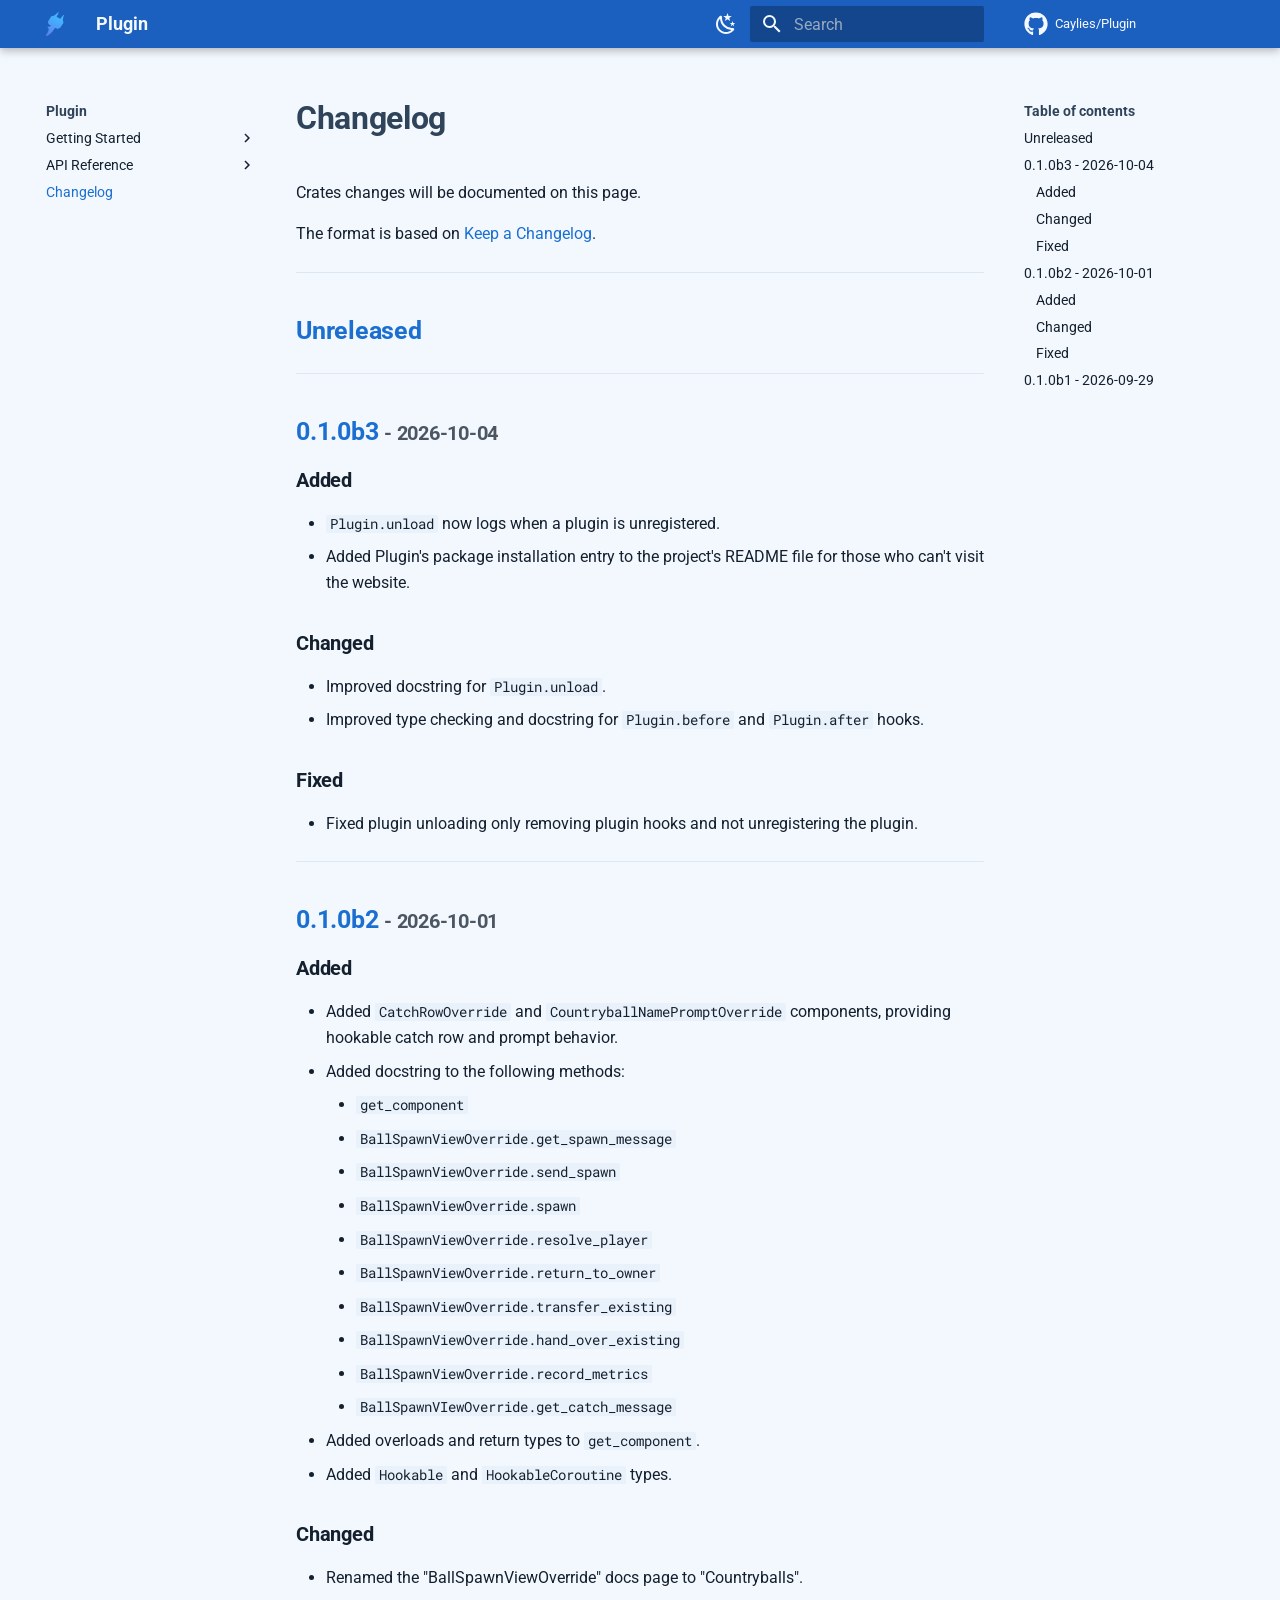
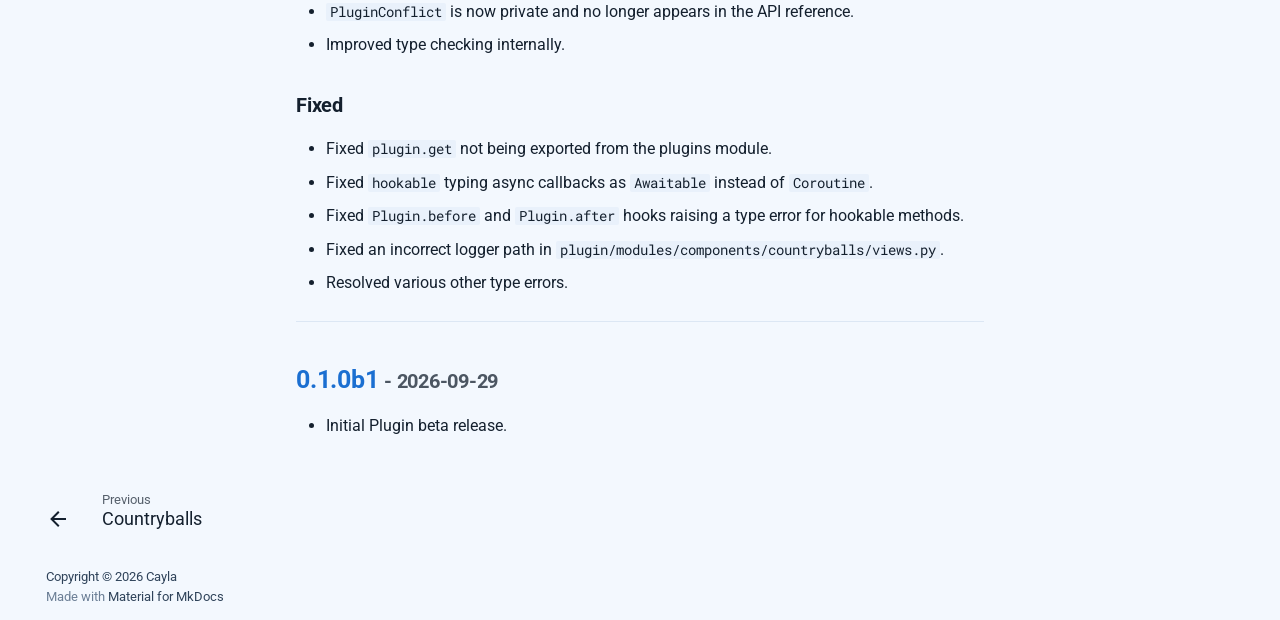
==== commit 7a2dc905: "Deployed 289b22c with MkDocs version: 1.6.1" ====
--- a/changelog/index.html
+++ b/changelog/index.html
@@ -660,6 +660,56 @@
 </li>
       
         <li class="md-nav__item">
+  <a href="#010b3-2026-10-04" class="md-nav__link">
+    <span class="md-ellipsis">
+      
+        0.1.0b3 - 2026-10-04
+      
+    </span>
+  </a>
+  
+    <nav class="md-nav" aria-label="0.1.0b3 - 2026-10-04">
+      <ul class="md-nav__list">
+        
+          <li class="md-nav__item">
+  <a href="#added" class="md-nav__link">
+    <span class="md-ellipsis">
+      
+        Added
+      
+    </span>
+  </a>
+  
+</li>
+        
+          <li class="md-nav__item">
+  <a href="#changed" class="md-nav__link">
+    <span class="md-ellipsis">
+      
+        Changed
+      
+    </span>
+  </a>
+  
+</li>
+        
+          <li class="md-nav__item">
+  <a href="#fixed" class="md-nav__link">
+    <span class="md-ellipsis">
+      
+        Fixed
+      
+    </span>
+  </a>
+  
+</li>
+        
+      </ul>
+    </nav>
+  
+</li>
+      
+        <li class="md-nav__item">
   <a href="#010b2-2026-10-01" class="md-nav__link">
     <span class="md-ellipsis">
       
@@ -672,7 +722,7 @@
       <ul class="md-nav__list">
         
           <li class="md-nav__item">
-  <a href="#added" class="md-nav__link">
+  <a href="#added_1" class="md-nav__link">
     <span class="md-ellipsis">
       
         Added
@@ -683,7 +733,7 @@
 </li>
         
           <li class="md-nav__item">
-  <a href="#changed" class="md-nav__link">
+  <a href="#changed_1" class="md-nav__link">
     <span class="md-ellipsis">
       
         Changed
@@ -694,7 +744,7 @@
 </li>
         
           <li class="md-nav__item">
-  <a href="#fixed" class="md-nav__link">
+  <a href="#fixed_1" class="md-nav__link">
     <span class="md-ellipsis">
       
         Fixed
@@ -766,6 +816,56 @@
 </li>
       
         <li class="md-nav__item">
+  <a href="#010b3-2026-10-04" class="md-nav__link">
+    <span class="md-ellipsis">
+      
+        0.1.0b3 - 2026-10-04
+      
+    </span>
+  </a>
+  
+    <nav class="md-nav" aria-label="0.1.0b3 - 2026-10-04">
+      <ul class="md-nav__list">
+        
+          <li class="md-nav__item">
+  <a href="#added" class="md-nav__link">
+    <span class="md-ellipsis">
+      
+        Added
+      
+    </span>
+  </a>
+  
+</li>
+        
+          <li class="md-nav__item">
+  <a href="#changed" class="md-nav__link">
+    <span class="md-ellipsis">
+      
+        Changed
+      
+    </span>
+  </a>
+  
+</li>
+        
+          <li class="md-nav__item">
+  <a href="#fixed" class="md-nav__link">
+    <span class="md-ellipsis">
+      
+        Fixed
+      
+    </span>
+  </a>
+  
+</li>
+        
+      </ul>
+    </nav>
+  
+</li>
+      
+        <li class="md-nav__item">
   <a href="#010b2-2026-10-01" class="md-nav__link">
     <span class="md-ellipsis">
       
@@ -778,7 +878,7 @@
       <ul class="md-nav__list">
         
           <li class="md-nav__item">
-  <a href="#added" class="md-nav__link">
+  <a href="#added_1" class="md-nav__link">
     <span class="md-ellipsis">
       
         Added
@@ -789,7 +889,7 @@
 </li>
         
           <li class="md-nav__item">
-  <a href="#changed" class="md-nav__link">
+  <a href="#changed_1" class="md-nav__link">
     <span class="md-ellipsis">
       
         Changed
@@ -800,7 +900,7 @@
 </li>
         
           <li class="md-nav__item">
-  <a href="#fixed" class="md-nav__link">
+  <a href="#fixed_1" class="md-nav__link">
     <span class="md-ellipsis">
       
         Fixed
@@ -850,10 +950,26 @@
 <p>Crates changes will be documented on this page.</p>
 <p>The format is based on <a href="https://keepachangelog.com/en/1.1.0/">Keep a Changelog</a>.</p>
 <hr />
-<h2 id="unreleased"><a href="https://github.com/Caylies/Plugin/compare/0.1.0b2...HEAD">Unreleased</a></h2>
+<h2 id="unreleased"><a href="https://github.com/Caylies/Plugin/compare/0.1.0b3...HEAD">Unreleased</a></h2>
+<hr />
+<h2 id="010b3-2026-10-04"><a href="https://github.com/Caylies/Plugin/releases/tag/0.1.0b3">0.1.0b3</a> <small>- 2026-10-04</small></h2>
+<h3 id="added">Added</h3>
+<ul>
+<li><code>Plugin.unload</code> now logs when a plugin is unregistered.</li>
+<li>Added Plugin's package installation entry to the project's README file for those who can't visit the website.</li>
+</ul>
+<h3 id="changed">Changed</h3>
+<ul>
+<li>Improved docstring for <code>Plugin.unload</code>.</li>
+<li>Improved type checking and docstring for <code>Plugin.before</code> and <code>Plugin.after</code> hooks.</li>
+</ul>
+<h3 id="fixed">Fixed</h3>
+<ul>
+<li>Fixed plugin unloading only removing plugin hooks and not unregistering the plugin.</li>
+</ul>
 <hr />
 <h2 id="010b2-2026-10-01"><a href="https://github.com/Caylies/Plugin/releases/tag/0.1.0b2">0.1.0b2</a> <small>- 2026-10-01</small></h2>
-<h3 id="added">Added</h3>
+<h3 id="added_1">Added</h3>
 <ul>
 <li>Added <code>CatchRowOverride</code> and <code>CountryballNamePromptOverride</code> components, providing hookable catch row and prompt behavior.</li>
 <li>Added docstring to the following methods:<ul>
@@ -872,13 +988,13 @@
 <li>Added overloads and return types to <code>get_component</code>.</li>
 <li>Added <code>Hookable</code> and <code>HookableCoroutine</code> types.</li>
 </ul>
-<h3 id="changed">Changed</h3>
+<h3 id="changed_1">Changed</h3>
 <ul>
 <li>Renamed the "BallSpawnViewOverride" docs page to "Countryballs".</li>
 <li><code>PluginConflict</code> is now private and no longer appears in the API reference.</li>
 <li>Improved type checking internally.</li>
 </ul>
-<h3 id="fixed">Fixed</h3>
+<h3 id="fixed_1">Fixed</h3>
 <ul>
 <li>Fixed <code>plugin.get</code> not being exported from the plugins module.</li>
 <li>Fixed <code>hookable</code> typing async callbacks as <code>Awaitable</code> instead of <code>Coroutine</code>.</li>
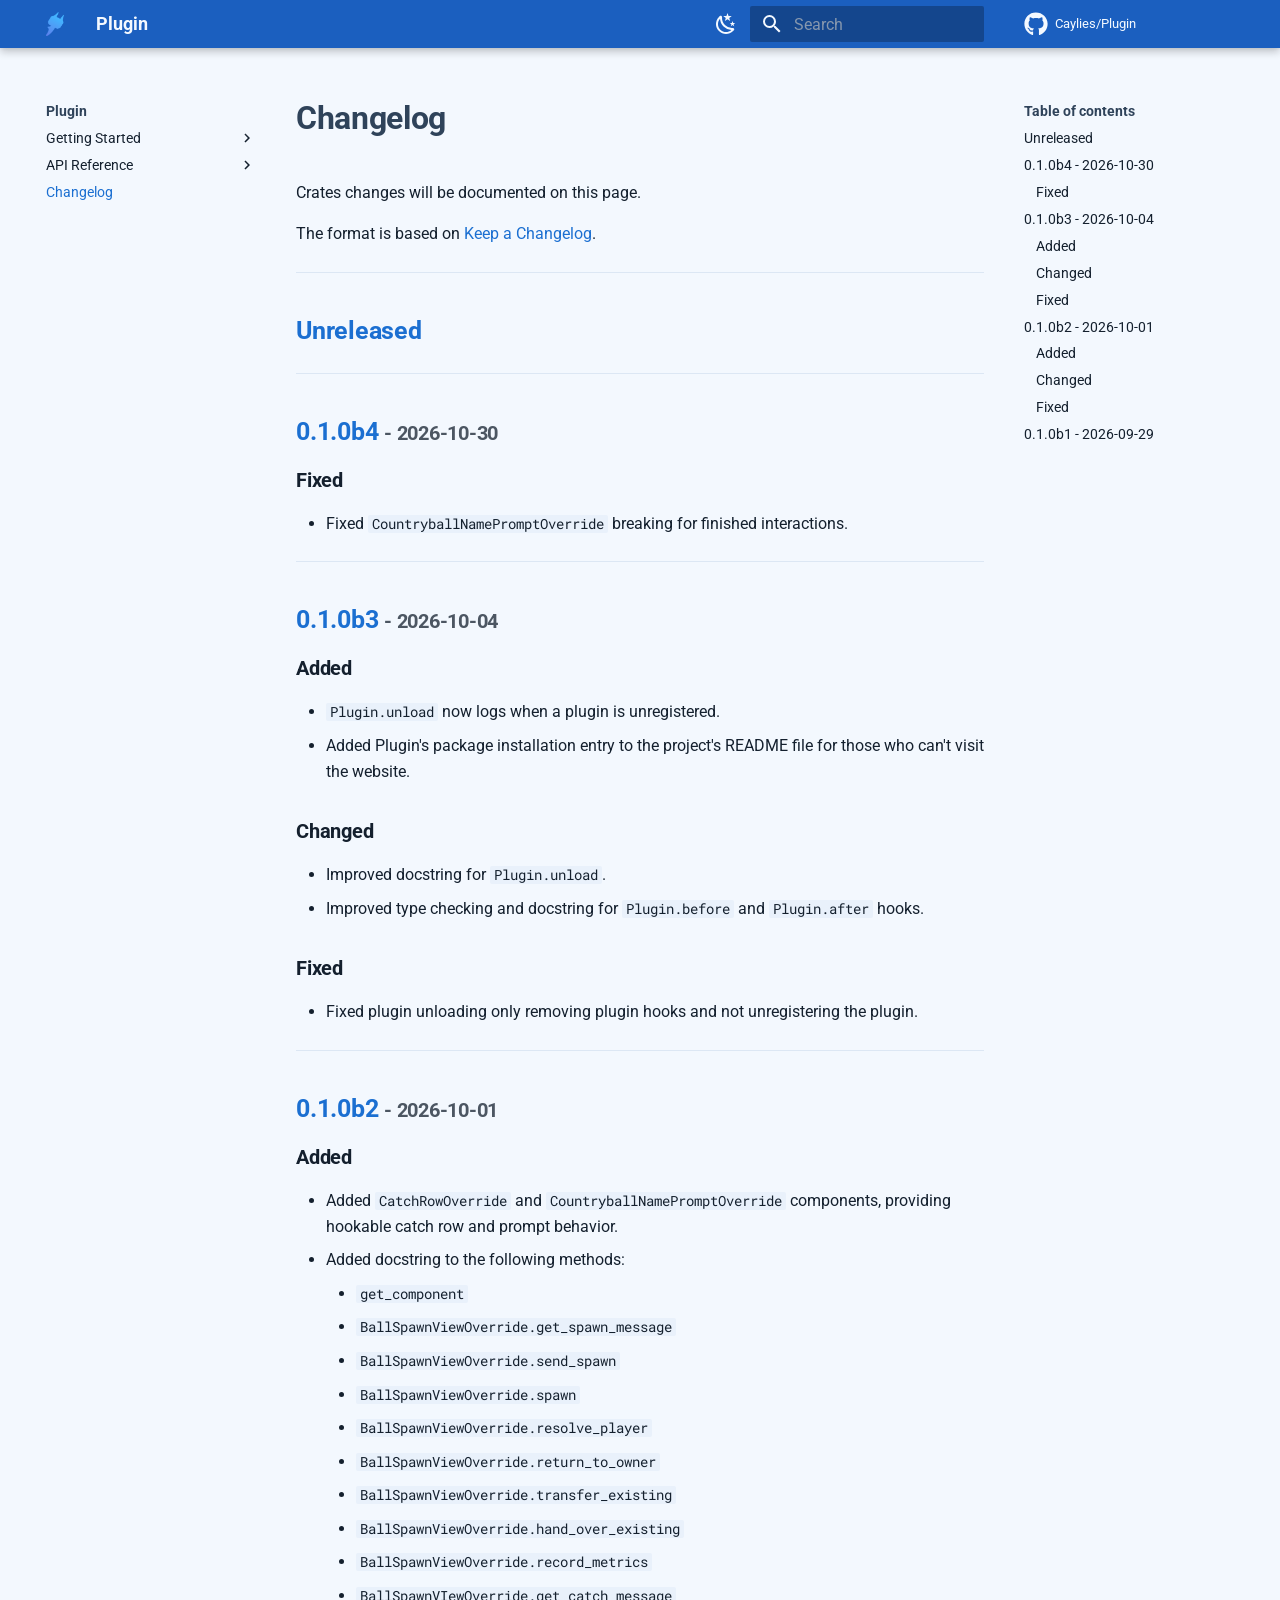
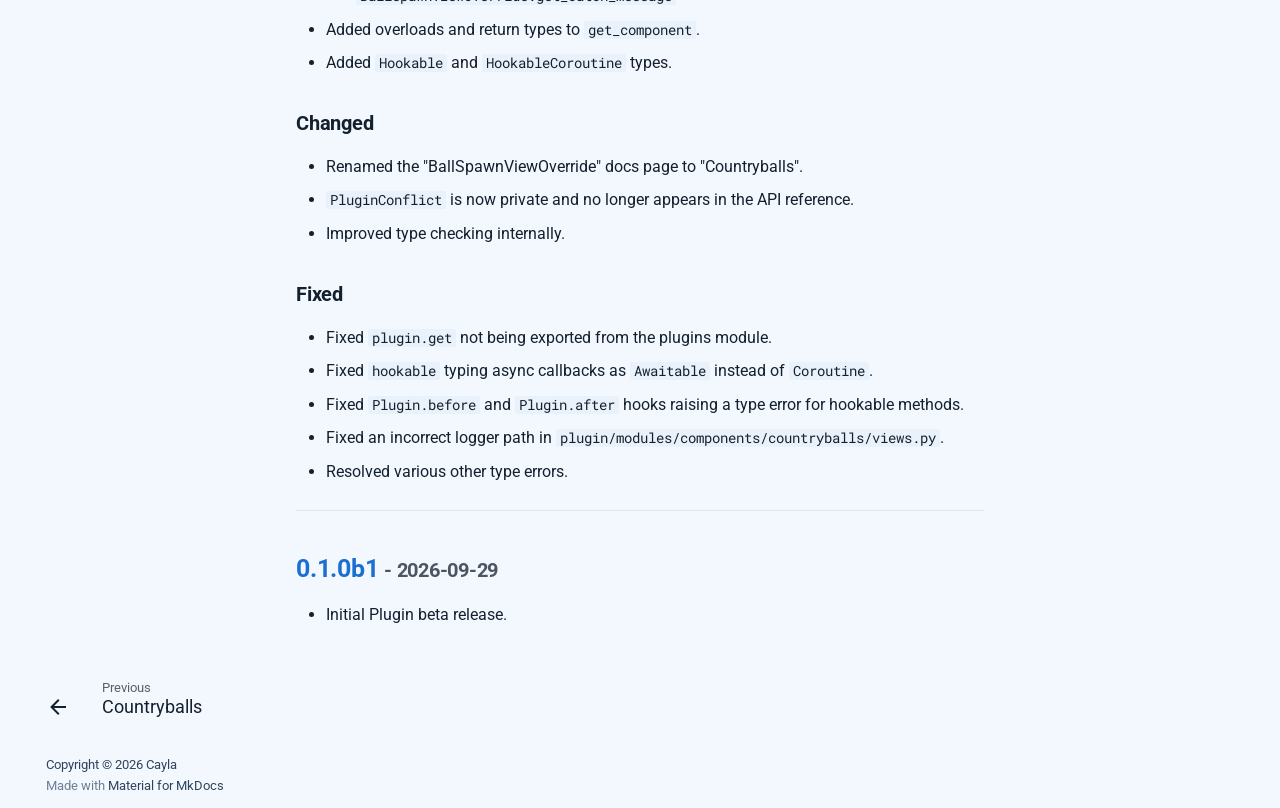
==== commit bcb64aa8: "Deployed cdb7f99 with MkDocs version: 1.6.1" ====
--- a/changelog/index.html
+++ b/changelog/index.html
@@ -660,6 +660,34 @@
 </li>
       
         <li class="md-nav__item">
+  <a href="#010b4-2026-10-30" class="md-nav__link">
+    <span class="md-ellipsis">
+      
+        0.1.0b4 - 2026-10-30
+      
+    </span>
+  </a>
+  
+    <nav class="md-nav" aria-label="0.1.0b4 - 2026-10-30">
+      <ul class="md-nav__list">
+        
+          <li class="md-nav__item">
+  <a href="#fixed" class="md-nav__link">
+    <span class="md-ellipsis">
+      
+        Fixed
+      
+    </span>
+  </a>
+  
+</li>
+        
+      </ul>
+    </nav>
+  
+</li>
+      
+        <li class="md-nav__item">
   <a href="#010b3-2026-10-04" class="md-nav__link">
     <span class="md-ellipsis">
       
@@ -694,7 +722,7 @@
 </li>
         
           <li class="md-nav__item">
-  <a href="#fixed" class="md-nav__link">
+  <a href="#fixed_1" class="md-nav__link">
     <span class="md-ellipsis">
       
         Fixed
@@ -744,7 +772,7 @@
 </li>
         
           <li class="md-nav__item">
-  <a href="#fixed_1" class="md-nav__link">
+  <a href="#fixed_2" class="md-nav__link">
     <span class="md-ellipsis">
       
         Fixed
@@ -816,6 +844,34 @@
 </li>
       
         <li class="md-nav__item">
+  <a href="#010b4-2026-10-30" class="md-nav__link">
+    <span class="md-ellipsis">
+      
+        0.1.0b4 - 2026-10-30
+      
+    </span>
+  </a>
+  
+    <nav class="md-nav" aria-label="0.1.0b4 - 2026-10-30">
+      <ul class="md-nav__list">
+        
+          <li class="md-nav__item">
+  <a href="#fixed" class="md-nav__link">
+    <span class="md-ellipsis">
+      
+        Fixed
+      
+    </span>
+  </a>
+  
+</li>
+        
+      </ul>
+    </nav>
+  
+</li>
+      
+        <li class="md-nav__item">
   <a href="#010b3-2026-10-04" class="md-nav__link">
     <span class="md-ellipsis">
       
@@ -850,7 +906,7 @@
 </li>
         
           <li class="md-nav__item">
-  <a href="#fixed" class="md-nav__link">
+  <a href="#fixed_1" class="md-nav__link">
     <span class="md-ellipsis">
       
         Fixed
@@ -900,7 +956,7 @@
 </li>
         
           <li class="md-nav__item">
-  <a href="#fixed_1" class="md-nav__link">
+  <a href="#fixed_2" class="md-nav__link">
     <span class="md-ellipsis">
       
         Fixed
@@ -950,7 +1006,13 @@
 <p>Crates changes will be documented on this page.</p>
 <p>The format is based on <a href="https://keepachangelog.com/en/1.1.0/">Keep a Changelog</a>.</p>
 <hr />
-<h2 id="unreleased"><a href="https://github.com/Caylies/Plugin/compare/0.1.0b3...HEAD">Unreleased</a></h2>
+<h2 id="unreleased"><a href="https://github.com/Caylies/Plugin/compare/0.1.0b4...HEAD">Unreleased</a></h2>
+<hr />
+<h2 id="010b4-2026-10-30"><a href="https://github.com/Caylies/Plugin/releases/tag/0.1.0b4">0.1.0b4</a> <small>- 2026-10-30</small></h2>
+<h3 id="fixed">Fixed</h3>
+<ul>
+<li>Fixed <code>CountryballNamePromptOverride</code> breaking for finished interactions.</li>
+</ul>
 <hr />
 <h2 id="010b3-2026-10-04"><a href="https://github.com/Caylies/Plugin/releases/tag/0.1.0b3">0.1.0b3</a> <small>- 2026-10-04</small></h2>
 <h3 id="added">Added</h3>
@@ -963,7 +1025,7 @@
 <li>Improved docstring for <code>Plugin.unload</code>.</li>
 <li>Improved type checking and docstring for <code>Plugin.before</code> and <code>Plugin.after</code> hooks.</li>
 </ul>
-<h3 id="fixed">Fixed</h3>
+<h3 id="fixed_1">Fixed</h3>
 <ul>
 <li>Fixed plugin unloading only removing plugin hooks and not unregistering the plugin.</li>
 </ul>
@@ -994,7 +1056,7 @@
 <li><code>PluginConflict</code> is now private and no longer appears in the API reference.</li>
 <li>Improved type checking internally.</li>
 </ul>
-<h3 id="fixed_1">Fixed</h3>
+<h3 id="fixed_2">Fixed</h3>
 <ul>
 <li>Fixed <code>plugin.get</code> not being exported from the plugins module.</li>
 <li>Fixed <code>hookable</code> typing async callbacks as <code>Awaitable</code> instead of <code>Coroutine</code>.</li>
